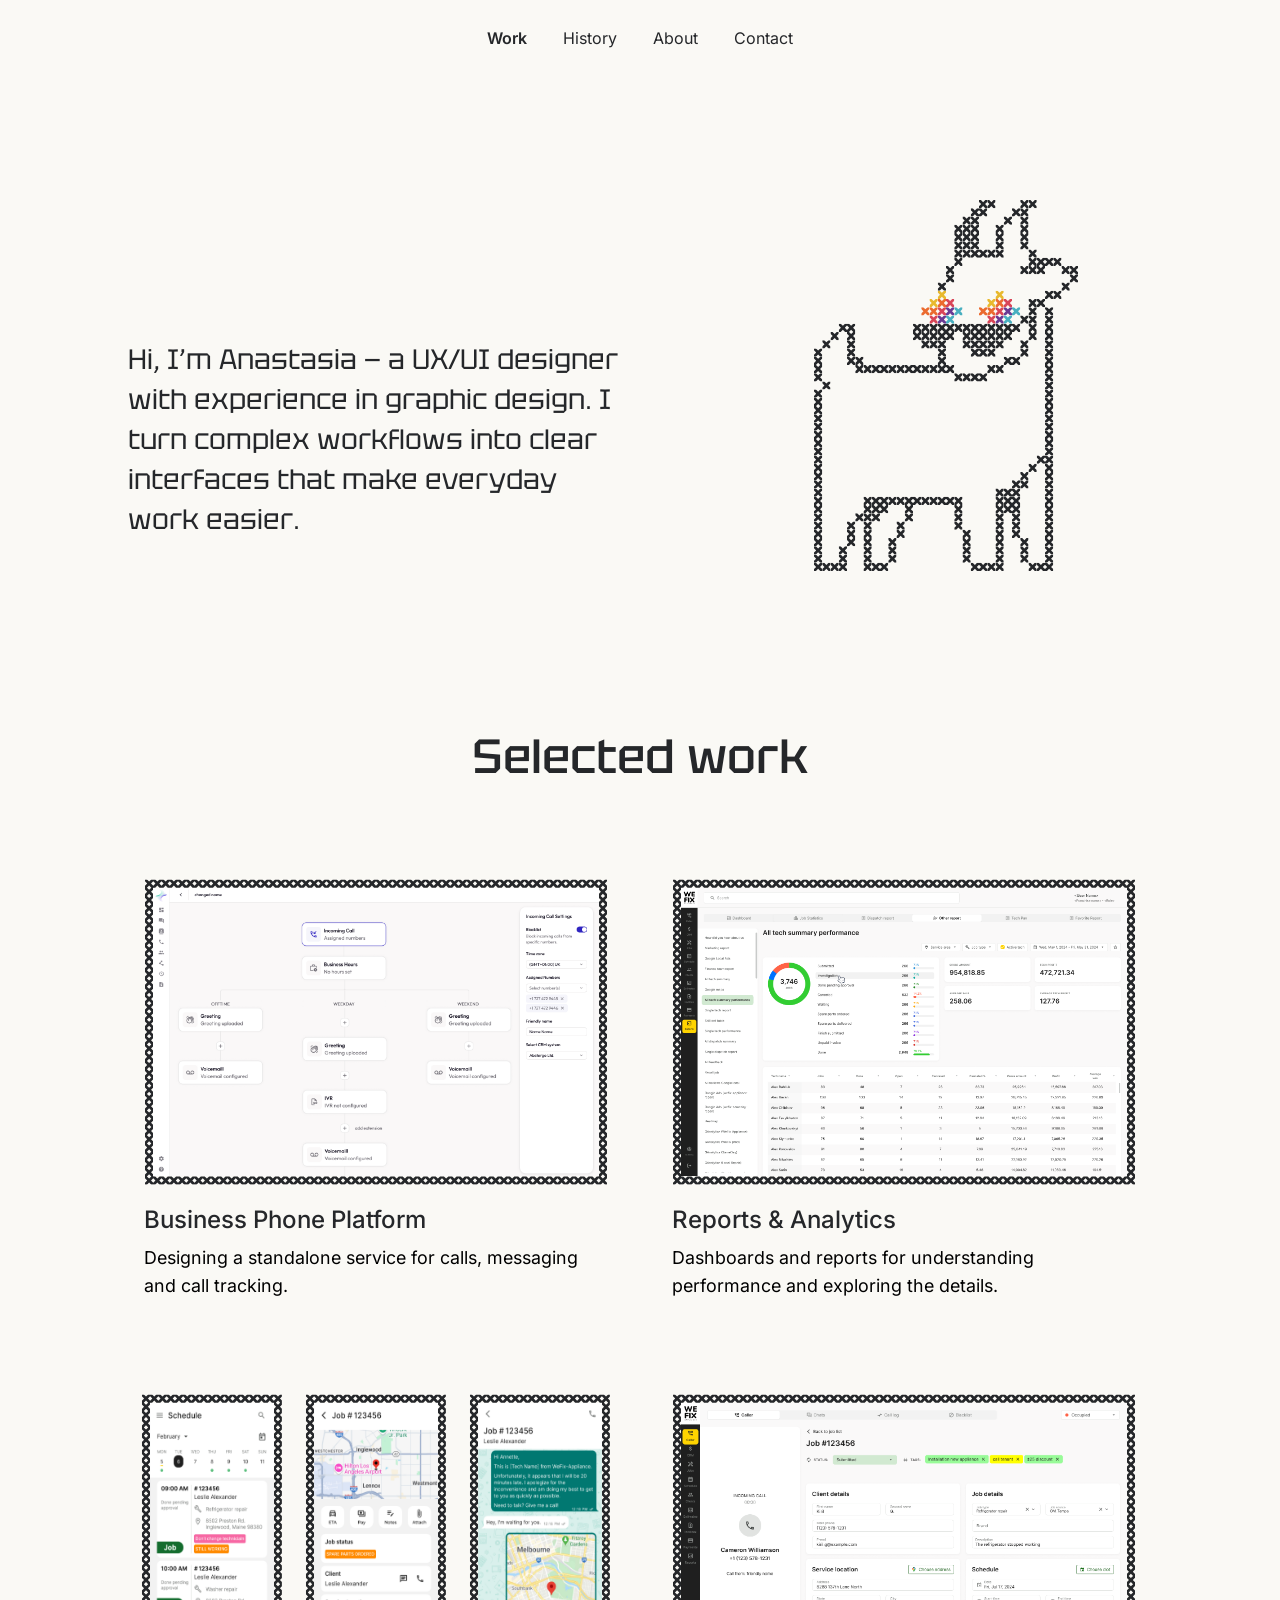
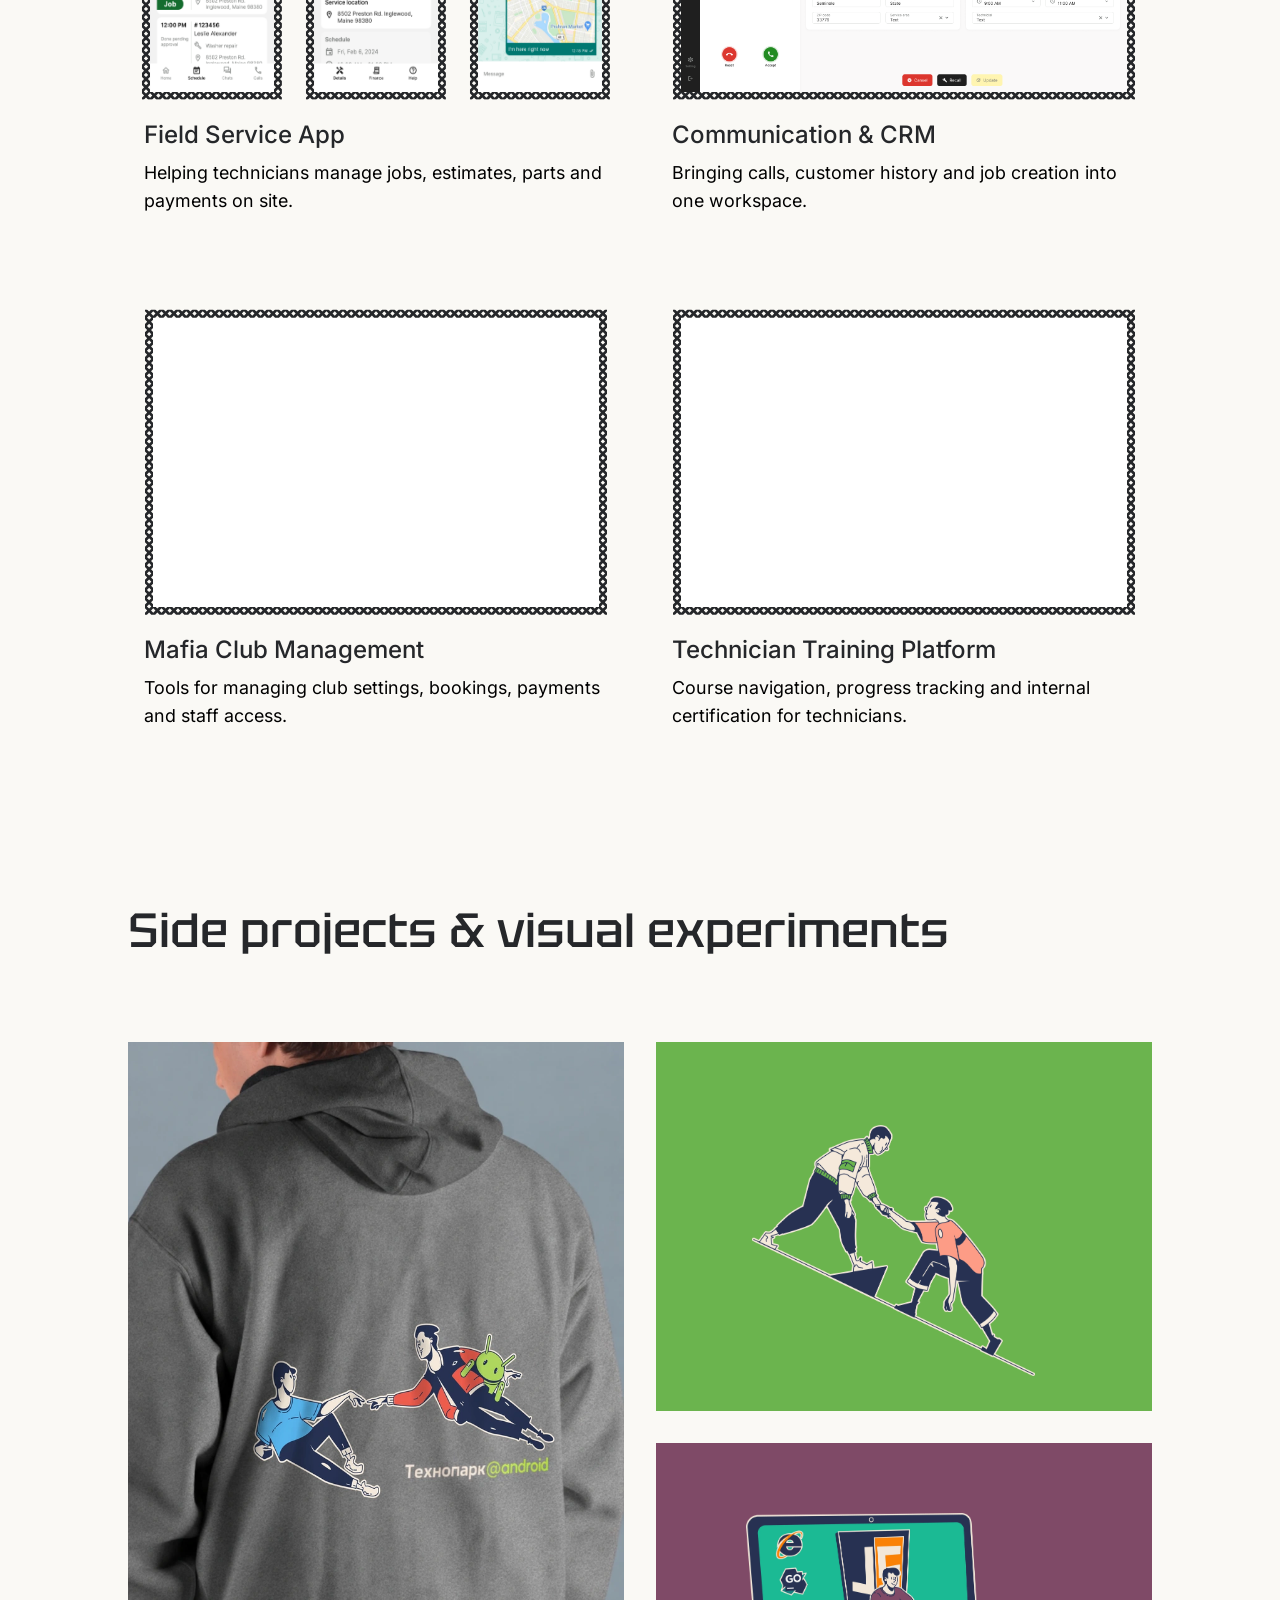
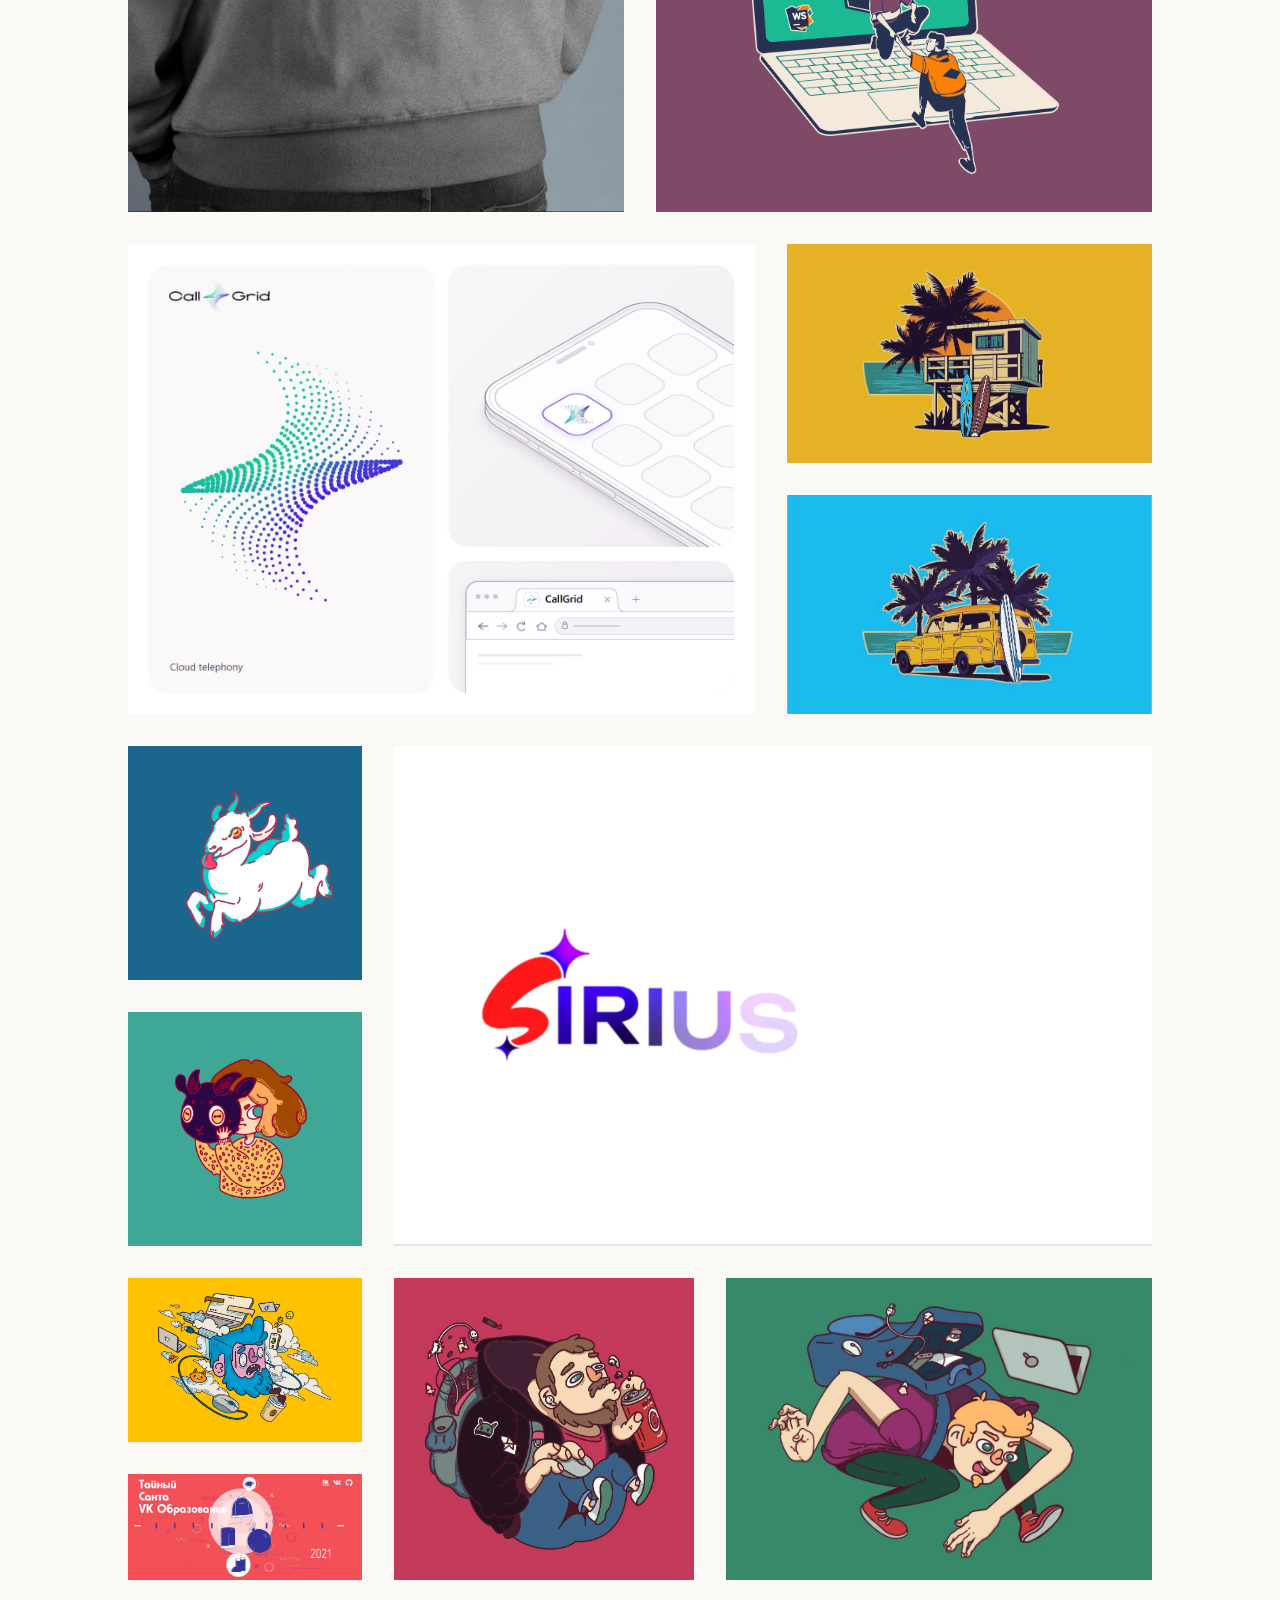
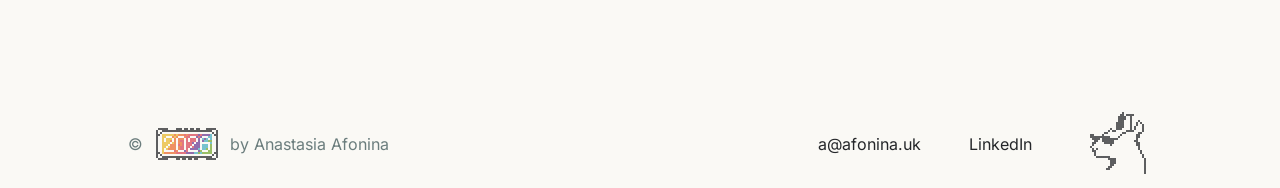
==== index.html @ 569ea663 "Publish portfolio on GitHub Pages" ====
<!doctype html>
<html lang="en"><head><meta charset="utf-8"><meta name="viewport" content="width=device-width,initial-scale=1"><script src="page-loading.js" async></script><title>Anastasia Afonina — UX/UI Designer</title><meta name="description" content="Anastasia Afonina’s UX/UI and graphic design portfolio. Selected B2B, B2C and internal products, and visual experiments."><link rel="stylesheet" href="assets/fonts.css"><link rel="stylesheet" href="home.css"><link rel="stylesheet" href="navigation.css"><script src="site-header.js" defer></script><link rel="stylesheet" href="project-patterns.css"><link rel="stylesheet" href="cross-grid.css"><link rel="icon" type="image/svg+xml" href="data:image/svg+xml,%3Csvg xmlns='http://www.w3.org/2000/svg' viewBox='0 0 32 32'%3E%3Crect width='32' height='32' fill='%236b7d7d'/%3E%3Ctext x='7' y='24' font-family='monospace' font-size='24' fill='%23faf9f5'%3Ea%3C/text%3E%3C/svg%3E"><link rel="stylesheet" href="footer-links.css"><link rel="stylesheet" href="link-hover-motion.css"><link rel="stylesheet" href="experiments-gallery.css"><link rel="stylesheet" href="case-lightbox.css"><link rel="stylesheet" href="hero-goat.css"><link rel="modulepreload" href="hero-goat-frames-v17.js"><script type="module" src="hero-goat.js"></script><script type="module" src="goat-cursor-drawing.js"></script><link rel="stylesheet" href="work-cards.css"><link rel="stylesheet" href="selected-work501.css"><link rel="stylesheet" href="home-layout.css"><link rel="stylesheet" href="secondary-actions.css"><link rel="stylesheet" href="home-grid517.css"><link rel="stylesheet" href="typography.css"><link rel="stylesheet" href="goat-cursor-drawing.css"><link rel="stylesheet" href="pixel-blocks.css"><script src="pixel-blocks.js" defer></script></head>
<body class="home-frame501"><a class="skip" href="#main">Skip to content</a>
<header class="site-header"><nav aria-label="Main navigation"><a data-menu="work" href="#selected-work" aria-current="page"><span class="nav-label">Work<span class="nav-decoration" aria-hidden="true"><img class="menu-bracket menu-bracket-left" src="assets/menu-refresh/work-left.svg" width="8.66775" height="21.6619" alt="" aria-hidden="true"><img class="menu-bracket menu-bracket-right" src="assets/menu-refresh/work-right.svg" width="8.68338" height="21.2635" alt="" aria-hidden="true"></span></span></a><a data-menu="history" href="history.html"><span class="nav-label">History<span class="nav-decoration" aria-hidden="true"><img class="menu-bracket menu-bracket-left" src="assets/menu-refresh/history-left.svg" width="8.66775" height="21.6619" alt="" aria-hidden="true"><img class="menu-bracket menu-bracket-right" src="assets/menu-refresh/history-right.svg" width="8.68338" height="21.2635" alt="" aria-hidden="true"></span></span></a><a data-menu="about" href="about.html"><span class="nav-label">About<span class="nav-decoration" aria-hidden="true"><img class="menu-bracket menu-bracket-left" src="assets/menu-refresh/about-left.svg" width="8.66775" height="21.6619" alt="" aria-hidden="true"><img class="menu-bracket menu-bracket-right" src="assets/menu-refresh/about-right.svg" width="8.68338" height="21.2635" alt="" aria-hidden="true"></span></span></a><a data-menu="contact" href="contact.html"><span class="nav-label">Contact<span class="nav-decoration" aria-hidden="true"><img class="menu-bracket menu-bracket-left" src="assets/menu-refresh/contact-left.svg" width="8.66775" height="21.6619" alt="" aria-hidden="true"><img class="menu-bracket menu-bracket-right" src="assets/menu-refresh/contact-right.svg" width="8.68338" height="21.2635" alt="" aria-hidden="true"></span></span></a></nav></header>
<main id="main" class="shell">
<section class="hero" aria-label="Introduction"><div class="hero-content"><h1>Hi, I’m Anastasia — a UX/UI designer with experience in graphic design. I turn complex workflows into clear interfaces that make everyday work easier.</h1><div class="hero-art"><button class="hero-goat" type="button" aria-label="Play the goat dance"><img class="hero-goat-still" src="assets/goat-glasses.svg" alt="" width="264" height="371.25"><span class="hero-goat-motion" aria-hidden="true"></span></button></div></div></section>
<section id="selected-work" class="selected figma-work" aria-labelledby="selected-title"><h2 id="selected-title">Selected work</h2>
<div class="projects work-paired-cases">
<a class="project project-callgrid" href="business-phone.html" aria-labelledby="title-callgrid"><div class="project-visual"><img class="cover-frame" src="assets/home-frame501/callgrid-border.svg" alt="" aria-hidden="true" width="527.626" height="346.336"><div class="project-image" style="--image-ratio:565.5947265625/328.9847412109375"><img src="assets/home-frame501/callgrid-cover.png" alt="CallGrid visual call-flow editor" loading="lazy" decoding="async"></div></div><div class="project-copy"><h3 id="title-callgrid">Business Phone Platform</h3><p>Designing a standalone service for calls, messaging and call tracking.</p></div></a>
<a class="project project-reports" href="reports-analytics.html" aria-labelledby="title-reports"><div class="project-visual"><img class="cover-frame" src="assets/home-frame501/reports-border.svg" alt="" aria-hidden="true" width="527.626" height="346.336"><div class="project-image" style="--image-ratio:364/234.359375"><img src="assets/project-reports.png" alt="WeFix performance dashboard and reporting interface" loading="lazy" decoding="async"></div></div><div class="project-copy"><h3 id="title-reports">Reports &amp; Analytics</h3><p>Dashboards and reports for understanding performance and exploring the details.</p></div></a>
<a class="project project-mobile" href="technician-mobile-app.html" aria-labelledby="title-mobile"><div class="project-visual"><span class="phone-window phone-schedule"><img class="cover-frame" src="assets/home-frame501/mobile-border.svg" alt="" aria-hidden="true" width="164.883" height="346.336"><span class="project-image"><img src="assets/home-frame501/phone-schedule.png" alt="Technician’s daily job schedule" width="606" height="1324" loading="lazy" decoding="async"></span></span><span class="phone-window phone-job"><img class="cover-frame" src="assets/home-frame501/mobile-border.svg" alt="" aria-hidden="true" width="164.883" height="346.336"><span class="project-image"><img src="assets/home-frame501/phone-job.png" alt="Technician’s job details and service map" width="606" height="1324" loading="lazy" decoding="async"></span></span><span class="phone-window phone-messages"><img class="cover-frame" src="assets/home-frame501/mobile-border.svg" alt="" aria-hidden="true" width="164.883" height="346.336"><span class="project-image"><img src="assets/home-frame501/phone-messages.png" alt="Technician’s job messages and shared service location" width="606" height="1324" loading="lazy" decoding="async"></span></span></div><div class="project-copy"><h3 id="title-mobile">Field Service App</h3><p>Helping technicians manage jobs, estimates, parts and payments on site.</p></div></a>
<a class="project project-crm" href="communication-crm.html" aria-labelledby="title-crm"><div class="project-visual"><img class="cover-frame" src="assets/home-frame501/crm-border.svg" alt="" aria-hidden="true" width="527.626" height="346.336"><div class="project-image" style="--image-ratio:2880/2048"><img src="assets/home-frame501/crm-cover.png" alt="WeFix customer details and repair booking workspace" loading="lazy" decoding="async"></div></div><div class="project-copy"><h3 id="title-crm">Communication &amp; CRM</h3><p>Bringing calls, customer history and job creation into one workspace.</p></div></a>
<a class="project project-city" href="mafia-club.html" aria-labelledby="title-city"><div class="project-visual"><img class="cover-frame" src="assets/home-frame501/city-border.svg" alt="" aria-hidden="true" width="527.626" height="346.336"><div class="project-image" style="--image-ratio:556.322265625/330.31658935546875"><img src="assets/project-city.png" alt="The City Sleeps club owner settings workspace" loading="lazy" decoding="async"></div></div><div class="project-copy"><h3 id="title-city">Mafia Club Management</h3><p>Tools for managing club settings, bookings, payments and staff access.</p></div></a>
<a class="project project-academy" href="tech-training.html" aria-labelledby="title-academy"><div class="project-visual"><img class="cover-frame" src="assets/home-frame501/academy-border.svg" alt="" aria-hidden="true" width="527.626" height="346.336"><div class="project-image" style="--image-ratio:382.595703125/221.94265747070312"><img src="assets/home-refresh/academy-cover.png" alt="Academy education and course management interface" loading="lazy" decoding="async"></div></div><div class="project-copy"><h3 id="title-academy">Technician Training Platform</h3><p>Course navigation, progress tracking and internal certification for technicians.</p></div></a>
</div></section>
<section class="experiments" aria-labelledby="experiments-title">
<h2 id="experiments-title">Side projects &amp; visual experiments</h2>
<div class="side-gallery" data-source-section="517:7870">
  <div class="side-row side-row--merchandise">
    <figure class="side-tile" data-source-node="598:12495" style="--art-ratio:560 / 870"><a class="case-image-link experiment-viewport" href="assets/side-projects/hoodie-fabric-shadows.webp" aria-label="Open image: Illustrated hoodie mock-up"><img src="assets/side-projects/hoodie-fabric-shadows-792.webp" srcset="assets/side-projects/hoodie-fabric-shadows-792.webp 1x, assets/side-projects/hoodie-fabric-shadows.webp 2x" width="792" height="1231" alt="Illustrated hoodie mock-up" loading="lazy" decoding="async"></a></figure>
    <div class="side-stack">
      <figure class="side-tile" data-source-node="599:12530" style="--art-ratio:560 / 416;--art-background:#6bb44e;--art-left:19.27%;--art-top:22.39%;--art-width:57.06%;--art-height:68.47%"><a class="case-image-link experiment-viewport" href="assets/side-projects/climbers.webp" aria-label="Open image: Illustration of two climbers helping each other"><img src="assets/side-projects/climbers.webp" width="1579" height="1400" alt="Illustration of two climbers helping each other" loading="lazy" decoding="async"></a></figure>
      <figure class="side-tile" data-source-node="599:12532" style="--art-ratio:560 / 416;--art-background:#7f4a67;--art-left:18.18%;--art-top:18.78%;--art-width:63.11%;--art-height:71.24%"><a class="case-image-link experiment-viewport" href="assets/side-projects/laptop.webp" aria-label="Open image: Illustration of people working with a laptop"><img src="assets/side-projects/laptop.webp" width="1678" height="1400" alt="Illustration of people working with a laptop" loading="lazy" decoding="async"></a></figure>
    </div>
  </div>
  <div class="side-row side-row--callgrid">
    <figure class="side-tile side-video" data-source-node="599:12539" style="--art-ratio:708 / 531"><button class="side-video-surface" type="button" aria-label="CallGrid logo animation"><video aria-hidden="true" width="1440" height="1080" poster="assets/side-projects/callgrid-poster.webp" preload="none" muted playsinline loop><source src="assets/side-projects/callgrid.mp4" type="video/mp4"></video></button></figure>
    <div class="side-stack">
      <figure class="side-tile" data-source-node="598:12518" style="--art-background:#e1b127;--art-left:-5.11%;--art-top:-22.78%;--art-width:110.23%;--art-height:136.56%"><a class="case-image-link experiment-viewport" href="assets/side-projects/tropical-house.webp" aria-label="Open image: Tropical house illustration"><img src="assets/side-projects/tropical-house.webp" width="1025" height="769" alt="Tropical house illustration" loading="lazy" decoding="async"></a></figure>
      <figure class="side-tile" data-source-node="598:12521" style="--art-background:#00b9ed;--art-left:0.00%;--art-top:-7.61%;--art-width:100.00%;--art-height:123.89%"><a class="case-image-link experiment-viewport" href="assets/side-projects/tropical-van.webp" aria-label="Open image: Tropical van illustration"><img src="assets/side-projects/tropical-van.webp" width="1025" height="769" alt="Tropical van illustration" loading="lazy" decoding="async"></a></figure>
    </div>
  </div>
  <div class="side-row side-row--sirius">
    <div class="side-stack">
      <figure class="side-tile" data-source-node="598:12502" style="--art-ratio:1"><a class="case-image-link experiment-viewport" href="assets/side-projects/dragon.webp" aria-label="Open image: White dragon illustration on a blue background"><img src="assets/side-projects/dragon.webp" width="1400" height="1400" alt="White dragon illustration on a blue background" loading="lazy" decoding="async"></a></figure>
      <figure class="side-tile" data-source-node="598:12505" style="--art-ratio:1"><a class="case-image-link experiment-viewport" href="assets/side-projects/teal-character.webp" aria-label="Open image: Character holding a creature on a teal background"><img src="assets/side-projects/teal-character.webp" width="1400" height="1400" alt="Character holding a creature on a teal background" loading="lazy" decoding="async"></a></figure>
    </div>
    <figure class="side-tile side-video" data-source-node="599:12542" style="--art-ratio:856 / 569.39"><button class="side-video-surface" type="button" aria-label="Sirius Apps logo animation"><video aria-hidden="true" width="1441" height="813" poster="assets/side-projects/sirius-poster.webp" preload="none" muted playsinline loop><source src="assets/side-projects/sirius.mp4" type="video/mp4"></video></button></figure>
  </div>
  <div class="side-row side-row--illustrations">
    <div class="side-stack">
      <figure class="side-tile" data-source-node="599:12546" style="--art-ratio:264 / 187;--art-background:#ffc100;--art-left:8.68%;--art-top:6.93%;--art-width:81.14%;--art-height:86.13%"><a class="case-image-link experiment-viewport" href="assets/side-projects/music.webp" aria-label="Open image: Music and technology illustration on a yellow background"><img src="assets/side-projects/music.webp" width="665" height="500" alt="Music and technology illustration on a yellow background" loading="lazy" decoding="async"></a></figure>
      <figure class="side-tile side-tile--secret-santa" data-source-node="598:12494" style="--art-ratio:264 / 121.55"><a class="case-image-link experiment-viewport" href="assets/side-projects/secret-santa.webp" aria-label="Open image: VK Education Secret Santa artwork, 2021"><img src="assets/side-projects/secret-santa.webp" width="1280" height="589" alt="VK Education Secret Santa artwork, 2021" loading="lazy" decoding="async"></a></figure>
    </div>
    <div class="side-pair">
      <figure class="side-tile" data-source-node="599:12535" style="--art-background:#c3395b;--art-left:-4.26%;--art-top:-21.93%;--art-width:117.00%;--art-height:143.87%"><a class="case-image-link experiment-viewport" href="assets/side-projects/red-character.webp" aria-label="Open image: Character illustration on a red background"><img src="assets/side-projects/red-character.webp" width="1041" height="1280" alt="Character illustration on a red background" loading="lazy" decoding="async"></a></figure>
      <figure class="side-tile" data-source-node="599:12555" style="--art-background:#008a69;--art-left:-9.89%;--art-top:-39.81%;--art-width:125.34%;--art-height:198.80%"><a class="case-image-link experiment-viewport" href="assets/side-projects/green-character.webp" aria-label="Open image: Character illustration on a green background"><img src="assets/side-projects/green-character.webp" width="1250" height="1400" alt="Character illustration on a green background" loading="lazy" decoding="async"></a></figure>
    </div>
  </div>
</div>
</section>
</main><footer class="site-footer shell"><div class="copyright"><span>©</span><img src="assets/home-footer-1.svg" alt="2026"><span>by Anastasia Afonina</span></div><a class="email footer-link" href="mailto:a@afonina.uk"><span class="footer-link-label">a@afonina.uk</span><span class="footer-link-decoration" aria-hidden="true"><img class="footer-link-underline" src="assets/menu-refresh/footer-email-line.svg" width="103.714" height="4.38455" alt="" aria-hidden="true"><img class="footer-link-spark" src="assets/menu-refresh/footer-email-spark.svg" width="25.9267" height="17.3299" alt="" aria-hidden="true"></span></a><a class="linkedin footer-link" href="https://www.linkedin.com/in/a-afonina" target="_blank" rel="noopener noreferrer"><span class="footer-link-label">LinkedIn</span><span class="footer-link-decoration" aria-hidden="true"><img class="footer-link-underline" src="assets/menu-refresh/footer-linkedin-line.svg" width="64.8349" height="4.38064" alt="" aria-hidden="true"><img class="footer-link-spark" src="assets/menu-refresh/footer-linkedin-spark.svg" width="12.9658" height="12.9978" alt="" aria-hidden="true"></span></a><a class="back-top" href="#main" aria-label="Back to top"><img src="assets/footer-goat.svg" width="72" height="72" alt=""></a></footer><script src="card-cross-frames.js" type="module"></script><script src="project-patterns.js" type="module"></script><script src="case-lightbox.js" defer></script><script src="side-project-videos.js" defer></script><script src="footer-goat-turn-frames.js" defer></script><script src="footer-goat-turn.js" defer></script><script type="module" src="home-grid517.js"></script></body></html>
---- assets/fonts.css ----
@font-face {
  font-family: 'Inter';
  font-style: normal;
  font-weight: 400;
  font-display: swap;
  src: url(./inter-0.woff2) format('truetype');
}
@font-face {
  font-family: 'Inter';
  font-style: normal;
  font-weight: 500;
  font-display: swap;
  src: url(./inter-1.woff2) format('truetype');
}
@font-face {
  font-family: 'Inter';
  font-style: normal;
  font-weight: 600;
  font-display: swap;
  src: url(./inter-2.woff2) format('truetype');
}
@font-face {
  font-family: 'Inter';
  font-style: normal;
  font-weight: 700;
  font-display: swap;
  src: url(./inter-bold.ttf) format('truetype');
}

@font-face {
  font-family: 'Tektur';
  font-style: normal;
  font-weight: 400;
  font-stretch: normal;
  font-display: swap;
  src: url(./tektur-0.woff2) format('truetype');
}
@font-face {
  font-family: 'Tektur';
  font-style: normal;
  font-weight: 500;
  font-stretch: normal;
  font-display: swap;
  src: url(./tektur-1.woff2) format('truetype');
}
@font-face {
  font-family: 'Tektur';
  font-style: normal;
  font-weight: 600;
  font-stretch: normal;
  font-display: swap;
  src: url(./tektur-2.woff2) format('truetype');
}
---- home.css ----
:root{--page:#faf9f5;--ink:#25272a;--body-font:Inter,Arial,sans-serif;--display-font:Tektur,monospace;--page-width:1152px;--focus:#566d6b}
*{box-sizing:border-box}html{scroll-behavior:smooth}body{margin:0;background:var(--page);color:var(--ink);font-family:var(--body-font);font-size:16px}a{color:inherit;text-decoration:none}a:hover{text-decoration:underline;text-underline-offset:4px}a:focus-visible{outline:2px solid var(--focus);outline-offset:6px}.skip{position:fixed;top:-80px;left:16px;z-index:10;background:var(--page);padding:12px}.skip:focus{top:12px}.shell,.site-header{--shell-span:round(down,min(80%,var(--page-width)),4px);width:var(--shell-span);max-width:var(--page-width);margin-left:round(down,calc((100% - var(--shell-span))/2),2px);margin-right:0}
.site-header{height:74px;display:flex;justify-content:flex-end;padding-top:26px}.site-header nav{display:flex;align-items:flex-start}.site-header nav a{position:relative;display:block;padding:6px 16px;font-size:16px;line-height:20px}.site-header nav a:last-child{padding-right:0;margin-left:4px}.site-header nav a[aria-current]{font-weight:600}
.hero{min-height:660px;padding-top:160px}.hero-content{display:grid;grid-template-columns:minmax(0,560px) 264px;gap:32px;max-width:856px;margin-inline:auto;align-items:start}.hero h1{font:400 24px/36px var(--display-font);margin:70px 0 0}.hero-art{width:264px;height:372px}.hero-art img{display:block}
h2{font:500 40px/52px var(--display-font);margin:0}h3{font:500 24px/30px var(--body-font);margin:0}.projects{--project-gap:round(nearest,clamp(48px,12.5vw,180px),4px);display:grid;grid-template-columns:round(down,calc((100% - var(--project-gap)) * 560 / 972),4px) minmax(0,1fr);column-gap:var(--project-gap)}.project-column{display:flex;flex-direction:column;min-width:0}.project-column-left{padding-top:72px;gap:116px}.project-column-right{gap:168px}.project{padding:24px;min-width:0;filter:drop-shadow(0 0 .4px rgba(149,149,151,.8))}.project-mobile{width:328px;max-width:100%;align-self:center}.project-city{margin-left:4px;margin-right:-4px}.project-academy{margin-top:12px;width:calc(100% + 4px)}.project-image{position:relative;width:100%;aspect-ratio:var(--image-ratio);overflow:hidden}.project-image img{display:block;position:absolute;width:100%;height:100%;object-fit:contain}.project-reports .project-image img{height:158.46%;object-fit:fill;top:0;left:0}.project-crm .project-image img{object-fit:cover}.project-city .project-image img{height:247.21%;width:144.7%;left:-22.35%;top:0;object-fit:fill}.project-academy .project-image img{height:128.43%;width:104.75%;left:-4.75%;top:-8.45%;object-fit:fill}.project-copy{padding:0 8px;margin-top:32px}.project-copy p{font:400 14px/18px var(--body-font);margin:8px 0 0}.experiments{margin-top:184px;min-height:576px}
.site-footer{min-height:74px;display:grid;grid-template-columns:1fr 102px 64px 56px;column-gap:46px;align-items:center;padding-block:8px}.copyright{display:flex;align-items:center;gap:10px;font-size:16px;line-height:20px}.copyright img{display:block;flex:none}.email,.linkedin{font-size:16px;line-height:20px}.linkedin{margin-left:0}.back-top{display:block;margin-left:100px;width:58px;justify-self:end}.back-top img{display:block}.site-footer{grid-template-columns:1fr 102px 64px 156px}
@media(max-width:1100px){.shell,.site-header{--shell-span:round(down,88%,4px)}.hero{min-height:590px;padding-top:130px}.hero-content{max-width:792px;grid-template-columns:minmax(0,1fr) 264px;gap:32px}.hero h1{margin-top:50px;font-size:24px;line-height:36px}.projects{--project-gap:60px;grid-template-columns:round(down,calc((100% - 60px) * 5 / 9),4px) minmax(0,1fr)}.project-column-left{gap:100px}.project-column-right{gap:150px}.project-mobile{width:292px}.project-copy p{font-size:16px;line-height:22px}.project-copy h3{font-size:22px;line-height:28px}.project{padding:18px}.project-city{margin-inline:0}.project-academy{width:100%}.experiments{margin-top:140px;min-height:450px}.site-footer{column-gap:26px;grid-template-columns:1fr 102px 64px 56px}.back-top{margin-left:0}.copyright{font-size:14px;gap:8px}}
@media(max-width:700px){.shell,.site-header{--shell-span:round(down,calc(100% - 40px),4px)}.site-header{height:72px;padding-top:20px;justify-content:center}.site-header nav{width:100%;justify-content:space-between}.site-header nav a{padding:6px 8px;font-size:16px}.site-header nav a:last-child{padding-right:8px;margin-left:0}.hero{min-height:0;padding:74px 0 80px}.hero-content{display:flex;flex-direction:column;gap:36px;align-items:center}.hero h1{margin:0;font-size:22px;line-height:34px;width:100%;max-width:560px}.hero-art{position:relative;align-self:center}h2{font-size:30px;line-height:40px}.projects{display:flex;flex-direction:column;gap:56px;margin-top:44px}.project-column{display:contents}.project{padding:0;filter:none;margin:0;width:100%}.project-callgrid{order:1}.project-reports{order:2}.project-crm{order:3}.project-mobile{order:4;max-width:328px;align-self:center}.project-academy{order:5}.project-city{order:6}.project-copy{margin-top:24px;padding:0 4px}.project-copy h3{font-size:24px;line-height:30px}.project-copy p{font-size:16px;line-height:24px}.experiments{margin-top:100px;min-height:300px}.site-footer{display:flex;flex-wrap:wrap;gap:28px 32px;padding:16px 0 24px}.copyright{width:100%;font-size:14px;gap:10px}.back-top{margin-left:auto}.email,.linkedin{font-size:16px}}
@media(prefers-reduced-motion:reduce){html{scroll-behavior:auto}}

/* Size the pixel SVG directly; animation is drawn frame by frame. */
.goat-scale{display:block;width:264px;height:371.25px}
---- navigation.css ----
/* States from Figma 389:2283; exact exported bracket assets. */
:is(.site-header,.case-review-header) {
  position:sticky;
  top:0;
  z-index:40;
  background:var(--page,#faf9f5);
}
.site-header {
  /* Extend the background to the viewport edges while keeping the menu on its grid. */
  border-image:linear-gradient(var(--page,#faf9f5) 0 0) fill 0 / 0 / 0 100vmax;
}
html:has(.site-header) {
  scroll-padding-top:calc(var(--site-header-height,80px) + 12px);
}
.skip:focus {z-index:52}
.site-header nav{display:flex;align-items:flex-start;gap:0}
.site-header nav a{position:relative;display:flex;align-items:center;justify-content:center;flex:none;height:36px;padding:7px 16px 9px;color:var(--ink,#25272a);font-size:16px;font-weight:400;line-height:20px;text-align:center;white-space:nowrap;text-decoration:none}
.site-header nav a[data-menu="work"]{width:74px}
.site-header nav a[data-menu="history"]{width:90px}
.site-header nav a[data-menu="about"]{width:80px}
.site-header nav a[data-menu="contact"]{width:94px}
.site-header nav a:last-child{margin-left:0;padding-right:16px}
.site-header nav a[aria-current="page"]{color:#25272a;font-weight:600}
.site-header nav a:hover{background-image:none;text-decoration:none}
.site-header nav a:focus-visible{outline-offset:4px}
.nav-label{position:relative;display:inline-block}
.nav-decoration{position:absolute;inset:0;visibility:hidden;pointer-events:none}
:is(.site-header nav,.case-review-header) a:is(:hover,:focus-visible,:active) .nav-decoration{visibility:visible}
.nav-decoration .menu-bracket{position:absolute;display:block;max-width:none;top:0}
.nav-decoration .menu-bracket-left{right:calc(100% + 8px)}
.nav-decoration .menu-bracket-right{left:calc(100% + 8px);top:.2px}
@media(max-width:700px){
 .site-header nav{width:auto;max-width:100%;gap:0}
 .site-header nav a{padding-inline:8px;font-size:16px}
 .site-header nav a:last-child{padding-right:8px}
 .site-header nav a[data-menu="work"]{width:58px}
 .site-header nav a[data-menu="history"]{width:74px}
 .site-header nav a[data-menu="about"]{width:64px}
 .site-header nav a[data-menu="contact"]{width:78px}
}

/* Common page edges for the project index, case studies and footer. */
:root{--review-max:1400px;--review-gutter:clamp(20px,4.2vw,80px)}
body .shell,body .case-editorial.shell {
  width:min(var(--review-max),calc(100% - 2 * var(--review-gutter)));
  max-width:none;margin-inline:auto;
}
body:not(.case-page) .site-header {
  width:min(var(--review-max),calc(100% - 2 * var(--review-gutter)));
  max-width:none;margin-inline:auto;height:80px;padding:0;
  align-items:center;justify-content:center;
}
body:not(.case-page) .site-header nav{width:auto;justify-content:center}
.hero .hero-content {
  width:100%;max-width:none;margin:0;
  grid-template-columns:minmax(0,1.12fr) minmax(0,1fr);
  gap:clamp(32px,4vw,64px);align-items:center;
}
main .hero{min-height:0;padding-block:clamp(48px,5vw,80px) clamp(64px,6vw,96px)}
.hero .hero-content h1{max-width:40ch;margin:0;text-wrap:pretty}
.hero .hero-content .hero-art{width:min(100%,420.75px);justify-self:center}
@media(max-width:700px) {
  body:not(.case-page) .site-header{height:68px}
  main .hero{padding-block:40px 52px}
  .hero .hero-content{align-items:flex-start;gap:24px}
  .hero .hero-content .hero-art{align-self:center}
}
---- project-patterns.css ----
/* Card geometry, copy and screenshot framing from Figma 357:2939. */
.project{position:relative;isolation:isolate;z-index:0;padding:24px;filter:none}
.project::before{content:"";position:absolute;inset:0;background:var(--page);z-index:1;pointer-events:none}
.project.has-ornament::before{display:none}
.project-visual{container-type:inline-size;position:relative;z-index:2;width:100%;border:2px solid #000;background:var(--page);box-shadow:0 0 .8px #959597cc}
.project-image{aspect-ratio:auto;height:round(nearest,calc(100cqw / (var(--image-ratio))),2px);border-radius:0}
.project-image img{object-fit:cover}
.project-copy{position:relative;z-index:4;margin-top:32px;padding:0 8px;background:var(--page)}
.project-copy h3{font-size:24px;line-height:30px;font-weight:500}
.project-copy p{font-size:14px;line-height:18px;margin-top:8px}
.project-column-left,.project-column-right{gap:0}
.project-mobile{width:328px;margin-top:132px}
.project-city{margin-top:120px}
.project-crm{margin-top:168px}
.project-academy{margin-top:180px}
.experiments{margin-top:200px}

/* Repeating motifs from Figma 365:8943 run above and beside the image.
   Complete 8.25px cells are repositioned on resize, never scaled. */
.project-pattern{position:absolute;top:0;left:0;z-index:5;pointer-events:none}
.project-pattern svg{display:block;overflow:visible}
.project-pattern [data-cross]{opacity:0}
.project.pattern-revealing .project-pattern [data-cross].is-visible{opacity:1}
.project:focus-visible{z-index:2;outline:none}
.project[href]:hover{text-decoration:none}
.project[href]:focus-visible .project-visual{outline:2px solid var(--focus);outline-offset:8px}
@media(hover:hover) and (pointer:fine){
  .project:hover{z-index:3}
}
@media(prefers-reduced-motion:reduce){
  .project.pattern-revealing .project-pattern [data-cross]{opacity:1}
}
@media(max-width:1100px){
  .project{padding:18px}
  .project-mobile,.project-city{margin-top:104px}
  .project-crm,.project-academy{margin-top:132px}
  .project-copy h3{font-size:22px;line-height:28px}
  .project-copy p{font-size:16px;line-height:22px}
  .experiments{margin-top:140px}
}
@media(max-width:700px){
  .projects{padding-inline:16px;gap:96px;margin-top:96px}
  .project{padding:8px;margin:0}
  .project-mobile{width:100%;max-width:328px}
  .project-copy{margin-top:24px;padding-inline:4px}
  .project-copy h3{font-size:24px;line-height:30px}
  .project-copy p{font-size:16px;line-height:24px}
  .experiments{margin-top:100px}
}
---- cross-grid.css ----
@import url('stitch-scale.css');

/* Figma uses distinct stitch scales. UI artwork is snapped to a 2px grid;
   the established 8.25px goat and project stitches keep their geometry. */
:root{--cross-size:var(--goat-stitch);--header-cross-size:4px;--footer-cross-size:2px}
.hero-art{width:264px;height:372px;flex-shrink:0}
.goat-scale,.hero-art .goat-scale,.hero-art img{width:264px;height:371.25px;max-width:none;flex-shrink:0}

/* Original footer motifs, now on 2px cells, with compact reference spacing. */
.site-footer{grid-template-columns:minmax(0,1fr) 102px 64px 158px;column-gap:46px;min-height:76px;padding-block:8px;align-items:center}
.copyright{display:flex;gap:10px;font-size:16px;line-height:20px}
.copyright span:first-child{flex:0 0 16px;width:16px}
.copyright img{width:62px;height:32px;max-width:none}
.email{width:102px;flex:none}
.linkedin{width:64px;flex:none}
.back-top{width:72px;height:72px;margin-left:0;justify-self:end}
.back-top img{width:72px;height:72px;max-width:none}
@media(max-width:1100px){
  .site-footer{grid-template-columns:minmax(0,1fr) 102px 64px 72px;column-gap:24px}
  .copyright{font-size:14px;gap:8px}
}
@media(max-width:700px){
  .hero-art{align-self:center;margin-right:0}
  .site-footer{display:flex;flex-wrap:wrap;gap:24px 32px;padding-block:16px 24px}
  .copyright{width:100%;gap:10px}
  .back-top{margin-left:auto}
}
---- footer-links.css ----
/* Footer link states from Figma 390:2250. Keep the exported stitch geometry;
   only wrapper positions are snapped to the site's 2px spacing grid. */
.site-footer .footer-link {
  position:relative;
  display:inline-block;
  flex:none;
  color:#25272a;
  font-size:16px;
  font-weight:400;
  line-height:20px;
  white-space:nowrap;
  text-decoration:none;
}
.site-footer .footer-link:is(:hover,:focus-visible,:active) {
  text-decoration:none;
}
.site-footer .footer-link:focus-visible { outline-offset:8px; }
.footer-link-decoration {
  position:absolute;
  inset:0;
  visibility:hidden;
  pointer-events:none;
}
.footer-link:is(:hover,:focus-visible,:active) .footer-link-decoration {
  visibility:visible;
}
.footer-link-decoration :is(img,svg) { position:absolute; display:block; max-width:none; }
.footer-link-underline { left:0; top:24px; }
.footer-link.email .footer-link-spark { left:75.764679px; top:-16.138454px; }
.footer-link.linkedin .footer-link-spark { left:49.714844px; top:-12.996094px; }

/* One reserved box, one visible pose; the native idle remains the fallback. */
.site-footer .back-top {
  position:relative;
  flex:none;
  width:72px;
  height:72px;
}
.site-footer .back-top > img { display:block; width:72px; height:72px; }
.footer-goat-turn { position:absolute;inset:0;display:none;pointer-events:none; }
.footer-goat-turn svg { display:block;width:100%;height:100%; }
.site-footer .back-top.is-turning > img { visibility:hidden; }
.site-footer .back-top.is-turning .footer-goat-turn { display:block; }
---- link-hover-motion.css ----
/* Finite pixel reveal on the unchanged native Figma SVG assets. */
:is(.site-header nav a,.case-review-header a,.site-footer .footer-link):is(:hover,:focus-visible,:active) :is(.menu-bracket,.footer-link-spark){animation:menu-stitch-in 150ms steps(5,end) both,ui-stitch-glitch 112ms steps(1,end) 60ms both}
.footer-link:is(:hover,:focus-visible,:active) .footer-link-underline{animation:footer-stitch-in 180ms steps(var(--stitch-count,24),end) both}
.footer-link.linkedin{--stitch-count:15}
@keyframes menu-stitch-in{from{clip-path:inset(0 0 100% 0)}to{clip-path:inset(0)}}
@keyframes footer-stitch-in{from{clip-path:inset(0 100% 0 0)}to{clip-path:inset(0)}}
@keyframes ui-stitch-glitch{0%,30%,60%,100%{opacity:1}45%{opacity:.4}}
@media(prefers-reduced-motion:reduce){
 :is(.site-header nav a,.case-review-header a,.site-footer .footer-link):is(:hover,:focus-visible,:active) :is(.menu-bracket,.footer-link-spark,.footer-link-underline){animation:none;clip-path:none;opacity:1}
}
---- experiments-gallery.css ----
.experiments{min-height:0;margin-bottom:160px}
.experiments-gallery{display:grid;grid-template-columns:repeat(4,minmax(0,1fr));gap:32px 24px;margin-top:56px;align-items:center}
.experiment{min-width:0;margin:0}
.experiment-wide{grid-column:span 2}
.experiment-stack{display:grid;gap:24px;align-content:start}
.experiment .case-image-link{display:block}
.experiment img{display:block;width:100%;height:auto}
.experiment-viewport{display:block;position:relative;overflow:hidden;border-radius:0}
.experiment-logos{grid-column:1/-1;display:grid;grid-template-columns:repeat(2,minmax(0,1fr));align-items:center;gap:48px;margin-block:24px}
@media(max-width:900px){.experiments-gallery{gap:24px 16px}.experiment-stack{gap:16px}.experiment-logos{gap:24px}}
@media(max-width:700px){
 .experiments{margin-bottom:80px}
 .experiments-gallery{grid-template-columns:repeat(2,minmax(0,1fr));gap:24px 16px;margin-top:40px}
 .experiment-wide{grid-column:1/-1}
 .experiment-logos{grid-template-columns:1fr;gap:32px;margin-block:8px}
}

.side-gallery {
  --side-gap:32px;
  display:grid;
  gap:var(--side-gap);
  margin-top:84px;
}
.side-row,.side-stack,.side-pair {
  display:grid;
  gap:var(--side-gap);
  min-width:0;
}
.side-row--merchandise {
  grid-template-columns:repeat(2,minmax(0,1fr));
}
.side-row--callgrid {grid-template-columns:minmax(0,708fr) minmax(0,412fr)}
.side-row--merchandise .side-stack,.side-row--callgrid .side-stack {
  grid-template-rows:repeat(2,minmax(0,1fr));
}
.side-row--sirius,.side-row--illustrations {
  grid-template-columns:minmax(0,264fr) minmax(0,856fr);
}
.side-pair {
  grid-template-columns:minmax(0,341fr) minmax(0,483fr);
  aspect-ratio:856 / 341;
}
.side-tile {
  display:grid;
  min-width:0;
  margin:0;
  aspect-ratio:var(--art-ratio,auto);
  background:var(--art-background,transparent);
}
.side-tile .experiment-viewport {display:block;min-width:0}
.side-row--merchandise .side-stack .side-tile {
  aspect-ratio:auto;
  --art-fit:contain;
}
.side-tile--secret-santa {
  --art-background:#f35057;
  --art-fit:contain;
}
.side-tile img {
  display:block;
  position:absolute;
  inset:auto;
  top:var(--art-top,0%);
  left:var(--art-left,0%);
  width:var(--art-width,100%);
  height:var(--art-height,100%);
  max-width:none;
  object-fit:var(--art-fit,cover);
}
.side-tile a:focus-visible {outline-offset:4px}
.side-video {position:relative;background:#fff}
.side-video-surface {
  position:absolute;
  inset:0;
  display:block;
  width:100%;
  min-width:0;
  padding:0;
  border:0;
  background:transparent;
  cursor:pointer;
}
.side-video video {
  display:block;
  width:100%;
  height:100%;
  object-fit:cover;
}

@media(min-width:701px) {
  .side-row--sirius .side-video,.side-row--illustrations .side-stack .side-tile {
    aspect-ratio:auto;
  }
  .side-row--illustrations .side-stack {
    grid-template-rows:minmax(0,187fr) minmax(0,121.55fr);
  }
}
@media(max-width:700px) {
  .side-row--callgrid,.side-row--sirius,.side-row--illustrations {grid-template-columns:1fr}
  .side-row--callgrid .side-stack,.side-row--sirius .side-stack,.side-row--illustrations .side-stack {
    grid-template-columns:repeat(2,minmax(0,1fr));
    grid-template-rows:auto;
  }
  .side-row--callgrid .side-stack .side-tile {aspect-ratio:412 / 250}
  .side-tile--secret-santa {aspect-ratio:auto}
}
---- hero-goat.css ----
/* Reserve the entire dance (51 stitch columns) while keeping the resting
   figure on its original 32 × 45 grid, at most 8.25px per stitch. */
.hero-content{grid-template-columns:minmax(0,560px) min(43%,420.75px);max-width:1012px}
.hero .hero-art{position:relative;width:100%;height:auto;aspect-ratio:51/45}
.hero-goat{position:absolute;left:calc(100% * 10 / 51);top:0;width:calc(100% * 32 / 51);height:100%;display:block;appearance:none;border:0;border-radius:0;background:transparent;padding:0;color:inherit;cursor:pointer;-webkit-tap-highlight-color:transparent}
.hero-goat:focus-visible{outline:2px solid var(--focus);outline-offset:4px}
.hero-art .hero-goat-still,.hero-goat-motion{position:absolute;inset:0;width:100%;height:100%;display:block;pointer-events:none}
/* A hidden layer must not paint any descendant, including SVG stitches
   that declare their own visibility. */
.hero-goat .hero-goat-motion{display:none}
.hero-goat[data-playing] .hero-goat-motion{display:block}
.hero-goat[data-playing] .hero-goat-still{display:none}
/* Once moving, the entire swept area remains part of the hover target. */
.hero-goat[data-playing]::after{content:"";position:absolute;inset:0 -28.125% 0 -31.25%}
@media(max-width:700px){.hero .hero-art{width:min(100%,420.75px)}}
---- work-cards.css ----
/* Scale the finished crop rather than its source image: each dashboard keeps
   its original framing, and the neighbouring copy and stitch grid stay put. */
.project .project-visual{border:0;box-shadow:none;overflow:visible}
.project .project-image{--cover-zoom:1.05;isolation:isolate;transform-origin:center;transition:transform 230ms cubic-bezier(.2,.7,.2,1)}
.project .project-image::after{content:"";position:absolute;inset:0;z-index:1;border:1px solid #000;pointer-events:none;opacity:1;transition:opacity 180ms ease}
@media(hover:hover) and (pointer:fine){
  .project:hover .project-image{transform:scale(var(--cover-zoom))}
  .project:hover .project-image::after{opacity:0}
}
.project:focus-visible .project-image{transform:scale(var(--cover-zoom))}
.project:focus-visible .project-image::after{opacity:0}
.project[href]:focus-visible{outline:2px solid var(--focus);outline-offset:4px}
.project[href]:focus-visible .project-visual{outline:none}
@media(prefers-reduced-motion:reduce){
  .project .project-image,.project .project-image::after{--cover-zoom:1;transition:none}
  .project:is(:hover,:focus-visible) .project-image{transform:none}
}
---- selected-work501.css ----
/* Desktop - 14 / 501:4009. Six cases share a 1152-unit grid.
   Cross frames are the original Figma SVG assets. */
.figma-work{container-type:inline-size}
.figma-work #selected-title{text-align:center}
.figma-work .work-paired-cases {
  --card-x:calc(100cqw * 16 / 1152);--card-y:calc(100cqw * 24 / 1152);
  --copy-gap:calc(100cqw * 32 / 1152);--row-gap:calc(100cqw * 16 / 1152);
  display:grid;grid-template-columns:repeat(2,minmax(0,1fr));
  grid-template-rows:minmax(calc(100cqw * 497 / 1152),auto) minmax(calc(100cqw * 519.766 / 1152),auto) auto;
  gap:0 calc(100cqw * 32 / 1152);align-items:start;
  margin:calc(100cqw * 72 / 1152) 0 0;padding:0;
}
.figma-work .work-paired-cases>.project{box-sizing:border-box;align-self:start;justify-self:start;width:100%;max-width:none;min-width:0;margin:0;padding:var(--card-y) var(--card-x);order:initial}
.figma-work .work-paired-cases>.project-crm{width:99.464286%}
.figma-work .work-paired-cases>.project-mobile{width:99.821429%;margin-left:calc(100cqw / 1152)}
.figma-work .project .project-visual{container-type:normal;width:calc(100cqw * 527.625549 / 1152);max-width:none;overflow:visible;border:0;box-shadow:none;background:transparent;aspect-ratio:527.625549/346.335846}
.figma-work .project .cover-frame{position:absolute;inset:0;display:block;width:100%;height:auto;pointer-events:none;transition:opacity 180ms ease}
.figma-work .project .project-image{position:absolute;left:1.480742%;top:2.213986%;width:97.038515%;height:95.572553%;aspect-ratio:512/331;overflow:hidden;border:0;background:white;transform-origin:center;transition:transform 230ms cubic-bezier(.2,.7,.2,1)}
.figma-work .project .project-image::after{content:none}
.figma-work .project-crm .project-visual{margin-left:calc(100cqw * -1.312775 / 1152)}
.figma-work .project .project-copy{width:100%;margin:var(--copy-gap) 0 0;padding:0 8px}
.figma-work .project .project-copy h3{font:500 24px/29px var(--body-font)}
.figma-work .project .project-copy p{font:400 var(--type-14,.875rem)/1.25rem var(--body-font);margin:8px 0 0}
.figma-work .project-callgrid .project-image img,.figma-work .project-crm .project-image img{inset:0;width:100%;height:100%;object-fit:cover}
.figma-work .project-reports .project-image img{width:100%;height:158.46%;top:0;left:0;object-fit:fill}
.figma-work .project-city .project-image img{width:144.7%;height:247.21%;top:0;left:-22.35%;object-fit:fill}
.figma-work .project-academy .project-image img{width:100%;height:100.67%;top:0;left:0;object-fit:fill}
.figma-work .project-mobile .project-visual{display:flex;justify-content:space-between;width:100%;aspect-ratio:527/346.335846}
.figma-work .phone-window{display:block;position:relative;width:31.287171%;aspect-ratio:164.883392/346.335846}
.figma-work .project .phone-window .project-image{left:4.063004%;top:2.085450%;width:91.87445%;height:95.572553%;aspect-ratio:151.48570/331;background:transparent}
.figma-work .project .phone-window .project-image img{position:absolute;inset:0;width:100%;height:100%;object-fit:fill}
@media(hover:hover) and (pointer:fine){.figma-work .project:hover .cover-frame{opacity:0}}
.figma-work .project:focus-visible .cover-frame{opacity:0}
@media(min-width:701px) and (max-width:1000px){
  .figma-work .project .project-copy{padding-inline:4px}
  .figma-work .project .project-copy h3{font-size:20px;line-height:26px}
  .figma-work .work-paired-cases{grid-template-rows:none;row-gap:48px}
}
@media(max-width:700px){
  .figma-work .work-paired-cases{--card-x:4px;--card-y:4px;--copy-gap:20px;grid-template-columns:minmax(0,1fr);grid-template-rows:none;gap:56px;margin-top:40px}
  .figma-work .work-paired-cases>.project{width:100%;margin:0}
  .figma-work .project .project-visual{width:100%}
  .figma-work .project .project-copy{padding-inline:0}
  .figma-work .project .project-copy h3{font-size:22px;line-height:28px}
}
@media(prefers-reduced-motion:reduce){.figma-work .project .project-image,.figma-work .cover-frame{transition:none}}

/* Symmetric media insets and native-size stitches at every breakpoint. */
.figma-work .work-paired-cases>.project{width:100%;margin-left:0}
.figma-work .project .project-visual{margin-inline:auto;max-width:100%}
.figma-work .project .project-visual .cover-frame{width:100%;height:100%}
.figma-work .project .project-image,
.figma-work .project .phone-window .project-image{
  inset:var(--frame-cell,8.25px);width:auto;height:auto;aspect-ratio:auto;
}
.figma-work .project-mobile .project-visual{align-items:center}
.figma-work .phone-window{flex:none}
---- home-layout.css ----
/* Homepage introduction positions from Desktop - 14, Figma 501:4009.
   Keep the approved goat player and its complete dance envelope intact. */
.home-frame501 { --home-unit:min(calc(100vw / 1440),calc(1400px / 1152)); }
.home-frame501 main :is(.hero,.figma-work) { width:min(100%,80vw,1400px);margin-inline:auto; }
.home-frame501 main .hero { min-height:calc(653.172 * var(--home-unit));padding:calc(81.309 * var(--home-unit)) 0 0; }
.home-frame501 .hero .hero-content { display:grid;grid-template-columns:repeat(2,minmax(0,1fr));gap:calc(32 * var(--home-unit));align-items:start; }
.home-frame501 .hero .hero-content h1 { max-width:560.461px;margin:calc(142.023 * var(--home-unit)) 0 0;font-size:28px;line-height:43px;text-wrap:wrap; }
.home-frame501 .hero .hero-content .hero-art { width:min(420.75px,calc(420.75 * var(--home-unit)));justify-self:end;align-self:start; }
@media(min-width:701px) and (max-width:1000px) {
  .home-frame501 main :is(.hero,.figma-work){width:100%}
  .home-frame501 main .hero { min-height:0;padding:64px 0 112px; }
  .home-frame501 .hero .hero-content { grid-template-columns:minmax(0,1.4fr) minmax(0,1fr);gap:24px;align-items:center; }
  .home-frame501 .hero .hero-content h1 { margin:0;font-size:24px;line-height:36px; }
  .home-frame501 .hero .hero-content .hero-art { width:100%;align-self:center; }
}
@media(max-width:700px) {
  .home-frame501 main :is(.hero,.figma-work){width:100%}
  .home-frame501 main .hero { min-height:0;padding:40px 0 64px; }
  .home-frame501 .hero .hero-content { display:flex;flex-direction:column;align-items:flex-start;gap:32px; }
  .home-frame501 .hero .hero-content h1 { width:100%;margin:0;font-size:22px;line-height:34px; }
  .home-frame501 .hero .hero-content .hero-art { width:min(100%,420.75px);align-self:center; }
}
---- secondary-actions.css ----
/* Figma 520:4235: Regular → Semibold on hover/focus → Medium when pressed.
   Reserve the widest label so weight changes do not move nearby controls. */
.secondary-action.secondary-action{
  position:relative;display:inline-grid;grid-template-areas:"label";
  align-items:center;min-width:0;min-height:44px;padding:7px 16px 9px;
  border:0;border-radius:0;background:transparent;color:inherit;
  font:400 16px/20px var(--body-font,Inter,sans-serif);
  text-decoration:none;cursor:pointer;
}
.secondary-action>.secondary-label,
.secondary-action::after{grid-area:label;min-width:0;text-align:inherit}
.secondary-action::after{
  content:attr(data-secondary-label);font-weight:600;visibility:hidden;pointer-events:none;
}
.secondary-action.secondary-action:is(:hover,:focus-visible){font-weight:600;text-decoration:none;color:inherit;background:transparent}
.secondary-action.secondary-action:active{font-weight:500}
.secondary-action:focus-visible{outline:2px solid var(--focus,#6b7d7d);outline-offset:2px}
.case-lightbox-close.secondary-action{min-height:48px;padding:12px 16px}
.case-lightbox-close.secondary-action>.secondary-label{display:inline-flex;gap:12px;align-items:center}
.case-lightbox-close.secondary-action::after{padding-right:36px}
.case-lightbox-close.secondary-action:is(:hover,:focus-visible,:active){color:inherit}
.case-lightbox-close.secondary-action:focus-visible{outline-color:currentColor}
@media(max-width:600px){.case-lightbox-close.secondary-action{min-height:44px;padding:10px 12px}}

/* Native 4.33377px menu stitches, arranged into functional icons. */
.ui-stitch-icon{display:block;flex:none;color:var(--ink,#25272a);pointer-events:none;overflow:visible}
.case-review-back.secondary-action>.secondary-label{display:inline-flex;align-items:center;gap:8px}
.case-review-back.secondary-action::after{padding-inline-start:28px}
.review-nav-arrow{display:flex;align-items:center;justify-content:center}
.case-lightbox-close .ui-stitch-icon{color:inherit}
.ui-stitch-icon path{transition:fill 120ms steps(2,end)}
:is(a,button):is(:hover,:focus-visible,:active) .ui-stitch-icon path{
  fill:var(--stitch-color);
  animation:ui-stitch-glitch 112ms steps(1,end) calc(var(--stitch-order)*8ms) both;
}
.review-project-nav .review-nav-card .review-nav-arrow path{transition:none;animation:none}
@media(prefers-reduced-motion:reduce){
  .ui-stitch-icon path{transition:none}
  :is(a,button):is(:hover,:focus-visible,:active) .ui-stitch-icon path{animation:none}
}
---- home-grid517.css ----
/* Desktop 15 / Figma 517:7870. Layout uses a 4px spacing grid.
   The 16px shell increment keeps both columns and the three-phone layout
   on that grid. Native stitch and illustration geometry is not stretched. */
body.home-frame501{--home-content-width:min(1408px,round(down,80vw,16px))}
body.home-frame501 :is(main.shell,.site-header,.site-footer){
  width:var(--home-content-width);max-width:none;
}
body.home-frame501 :is(main.shell,.site-footer){
  margin-left:round(nearest,calc((100% - var(--home-content-width))/2),4px);margin-right:0;
}
body.home-frame501 .site-header{height:72px;margin-inline:auto;padding:20px 0 0;align-items:flex-start;justify-content:center}
body.home-frame501 .site-header nav{gap:4px;align-items:center}
body.home-frame501 .site-header nav a{height:36px;padding-block:8px}
body.home-frame501 .site-header [data-menu="work"]{width:76px}
body.home-frame501 .site-header [data-menu="history"]{width:88px}
body.home-frame501 .site-header [data-menu="about"]{width:80px}
body.home-frame501 .site-header [data-menu="contact"]{width:96px}
.home-frame501 main :is(.hero,.figma-work){width:100%;margin-inline:0}
.home-frame501 main .hero{min-height:652px;padding:124px 0 0}
.home-frame501 .hero .hero-content{grid-template-columns:minmax(0,1fr) minmax(0,calc((100% - var(--goat-track-gap)) * var(--goat-track-share)));gap:var(--goat-track-gap);align-items:start}
.home-frame501 .hero .hero-content h1{max-width:560px;margin:140px 0 0;font-size:28px;line-height:44px}
.home-frame501 .hero .hero-content .hero-art{width:min(100%,var(--goat-stage-max));align-self:start;justify-self:end}
.home-frame501 .hero-goat{height:auto;aspect-ratio:32/45}
.home-frame501 .figma-work .work-paired-cases{
  --copy-gap:20px;grid-template-rows:none;grid-auto-rows:auto;
  gap:60px 32px;margin-top:72px;
}
.home-frame501 .figma-work .work-paired-cases>.project{
  width:100%;margin:0;padding:24px 16px 12px;align-self:start;
}
.home-frame501 .figma-work .project .project-copy{margin-top:var(--copy-gap);padding:0}
.home-frame501 .figma-work .project .project-copy h3{font-size:24px;line-height:32px}
.home-frame501 .figma-work .project .project-copy p{
  max-width:52ch;margin-top:8px;text-wrap:pretty;
}
.home-frame501 .figma-work .project .project-image,
.home-frame501 .figma-work .project .phone-window .project-image{
  inset:var(--frame-inset-y,var(--frame-cell,8.25px)) var(--frame-inset-x,var(--frame-cell,8.25px));
}
.home-frame501 .experiments{margin-top:160px;margin-bottom:120px}
.home-frame501 .site-footer{grid-template-columns:minmax(0,1fr) 104px 64px 152px;column-gap:48px;padding-block:8px}
.home-frame501 .copyright{gap:12px}
.home-frame501 .site-footer .email{justify-self:end}
@media(min-width:701px) and (max-width:1000px){
 body.home-frame501{--home-content-width:round(down,calc(100% - 64px),16px)}
 .home-frame501 main .hero{min-height:0;padding:64px 0 96px}
 .home-frame501 .hero .hero-content{align-items:center}
 .home-frame501 .hero .hero-content h1{margin:0;font-size:24px;line-height:36px}
 .home-frame501 .hero .hero-content .hero-art{align-self:center}
 .home-frame501 .figma-work .work-paired-cases{--copy-gap:16px;gap:48px 32px;margin-top:48px}
 .home-frame501 .figma-work .work-paired-cases>.project{padding:16px 8px}
 .home-frame501 .figma-work .project .project-copy h3{font-size:20px;line-height:28px}
 .home-frame501 .site-footer{grid-template-columns:minmax(0,1fr) 104px 64px 72px;column-gap:24px}
}
@media(max-width:700px){
 body.home-frame501{--home-content-width:round(down,calc(100% - 40px),16px)}
 body.home-frame501 .site-header{height:64px;padding-top:16px}
 body.home-frame501 .site-header [data-menu="work"]{width:60px}
 body.home-frame501 .site-header [data-menu="history"]{width:76px}
 body.home-frame501 .site-header [data-menu="about"]{width:64px}
 body.home-frame501 .site-header [data-menu="contact"]{width:80px}
 .home-frame501 main .hero{min-height:0;padding:40px 0 64px}
 .home-frame501 .hero .hero-content{display:flex;flex-direction:column;align-items:flex-start;gap:32px}
 .home-frame501 .hero .hero-content h1{margin:0;font-size:24px;line-height:36px}
 .home-frame501 .hero .hero-content .hero-art{align-self:center}
 .home-frame501 h2{font-size:32px;line-height:40px}
 .home-frame501 .figma-work .work-paired-cases{--copy-gap:16px;gap:56px;margin-top:40px}
 .home-frame501 .figma-work .work-paired-cases>.project{padding:4px 4px 12px}
 .home-frame501 .figma-work .project .project-copy h3{font-size:24px;line-height:32px}
 .home-frame501 .experiments{margin-top:128px;margin-bottom:80px}
}
---- typography.css ----
/* Shared type scale. Rem units respect the reader's preferred font size. */
:root {
  --ink:#25272a;
  --caption-color:#6b7d7d;
  --body-font:Inter,Arial,sans-serif;
  --display-font:Tektur,monospace;
  --type-14:.875rem;
  --type-16:1rem;
  --type-18:1.125rem;
  --type-20:1.25rem;
  --type-24:1.5rem;
  --type-28:1.75rem;
  --type-32:2rem;
  --type-48:3rem;
  --type-body:var(--type-16);
  --type-body-leading:1.5;
  --type-card:var(--type-24);
  --type-section:var(--type-28);
  --type-section-leading:1.285714;
  --type-feature:var(--type-48);
  --type-feature-leading:1.166667;
  --type-display:var(--type-48);
  --type-display-leading:1.166667;
  --type-metric:var(--type-48);
}
body { color:var(--ink); font-size:var(--type-body); font-weight:400; line-height:var(--type-body-leading); }
body :is(h1,h2,h3,p,li,dt,dd,figcaption) { overflow-wrap:break-word; }

/* Navigation and supporting information share the same readable size. */
body .site-header nav a,
.case-review-header,
.case-review-header :is(a.case-review-back,.case-review-links a),
.secondary-action.secondary-action,
body .site-footer :is(.footer-link,.copyright),
.case-review :is(.case-eyebrow,.story-label,.review-fact-label),
.case-source .source-note,
.case-story .story-facts .story-label {
  font-size:var(--type-16);
  line-height:1.5;
}
.case-page {
  --ink:#000;
  --case-menu-size:var(--type-16);
  --caption-color:#596c6c;
}
.case-review {
  --type-body:var(--type-18);
  --type-body-leading:var(--type-28);
}
.review-nav-caption { letter-spacing:.04em; }
.review-nav-title,.review-nav-arrow { font-size:var(--type-20); line-height:1.4; }
.case-lightbox-caption { max-height:30dvh; }

/* Main page headings and project cards. */
body .hero .hero-content h1,
.home-frame501 .hero .hero-content h1 {
  font-size:var(--type-28);
  line-height:1.428571;
}
body:not(.case-page) main h2,
.home-frame501 h2 {
  font-size:var(--type-feature);
  line-height:var(--type-feature-leading);
}
body .project .project-copy h3,
.home-frame501 .figma-work .project .project-copy h3 {
  font-size:var(--type-card);
  line-height:1.333333;
}
body .project .project-copy p {
  font-size:var(--type-14);
  line-height:1.25rem;
  color:var(--caption-color);
}
.home-frame501 .figma-work .project .project-copy {
  container-type:inline-size;
}
.home-frame501 .figma-work .project .project-copy p {
  font-size:var(--type-18);
  font-size:clamp(var(--type-16),calc(.75rem + 1.25cqi),var(--type-18));
  line-height:var(--type-28);
  line-height:clamp(var(--type-24),calc(1rem + 2.5cqi),var(--type-28));
  color:#000;
}
.about-copy { font-size:var(--type-body); font-weight:400; line-height:var(--type-body-leading); max-width:60ch; }

/* One hierarchy for every case: display title, numbered chapters, subheadings. */
.case-review .case-intro h1 {
  font-size:var(--type-display);
  line-height:var(--type-display-leading);
  overflow-wrap:anywhere;
}
main.case-story.case-review h2 {
  font-size:var(--type-section);
  line-height:var(--type-section-leading);
}
.case-page main.case-story.case-review h3 {
  color:#000;
  font-size:var(--type-20);
  line-height:1.4;
}
.case-review .story-lead,
.case-review .review-opening-copy>.story-lead+p {
  color:var(--ink);
  font-size:var(--type-body);
  font-weight:500;
  line-height:var(--type-body-leading);
}
.case-review :is(.story-section-copy,.review-overview-copy,.source-prose,.case-prose,.story-summary,p.result-lead),
.case-review :is(.review-fact,.story-facts) :is(p,li,.source-prose):not(.story-label),
.case-review :is(.result-details dd,.result-context,.result-note),
.case-story .story-list>li,
.report-brief p,.report-issues p {
  font-size:var(--type-body);
  line-height:var(--type-body-leading);
}
.case-review :is(.source-prose,.case-prose,.story-section-copy,.story-summary) {
  --review-read:64ch;
}
.result-details dt,.result-metrics dt { font-size:var(--type-16); line-height:1.5; }
.result-value,.case-review .review-fact .review-stat {
  font-size:var(--type-metric);
  line-height:1.166667;
}
.report-narrative .story-section-number { font-family:inherit; font-size:inherit; font-weight:inherit; line-height:inherit; }

/* A flowing caption stays legible when text is enlarged; it cannot cover screens. */
.report-panorama figcaption {
  position:static;
  width:auto;
  max-width:64ch;
  margin:16px 0 0;
}
.report-panorama figcaption strong {
  margin-bottom:8px;
  font-size:var(--type-24);
  line-height:1.333333;
}

/* Media and project navigation captions share one size. */
.case-page main.case-review figcaption,
.case-lightbox-caption,
.review-nav-caption {
  font-size:var(--type-14);
  font-weight:400;
  line-height:1.25rem;
}

figcaption,
.case-page main.case-review figcaption,
.case-lightbox-caption,
.case-review :is(.case-eyebrow,.story-label,.review-fact-label,.case-index,.case-small-label,.case-meta dt),
.case-source :is(.source-caption,.source-note),
.case-editorial .case-role-note,
.result-details dd,.result-context,.story-results .result-note,
.result-metrics dt,
.review-nav-caption,
.history-page .history-table th,
body .site-footer .copyright {
  color:var(--caption-color);
}

.case-page main.case-review :is(p, li, dt, dd):not(.case-eyebrow) {
  color:var(--ink);
}

/* Text containers may grow. This also supports browser text-size preferences. */
body:not(.case-page) .site-header {
  height:auto;
  min-height:80px;
  padding-block:16px;
}
body.home-frame501 .site-header { height:auto; min-height:72px; padding-block:16px; }
body:not(.case-page) .site-header nav { flex-wrap:wrap; max-width:100%; }
body:not(.case-page) .site-header nav a[data-menu] {
  width:auto;
  height:auto;
  min-height:44px;
  white-space:normal;
  max-width:100%;
}
.case-review-header :is(a.case-review-back,.case-review-links a) {
  white-space:normal;
  overflow-wrap:anywhere;
  min-width:0;
  max-width:100%;
}
.review-nav-card,.review-nav-copy { min-width:0; }
.review-nav-title { overflow-wrap:anywhere; }
body .site-footer,
body:is(.home-frame501,.case-page) .site-footer {
  grid-template-columns:minmax(0,1fr) max-content max-content auto;
}
body .site-footer .footer-link { width:auto; max-width:100%; overflow-wrap:anywhere; }
body .copyright { flex-wrap:wrap; }
.history-page .history-table td { overflow-wrap:anywhere; }

@media(max-width:1100px) {
  :root {
    --type-card:var(--type-20);
    --type-metric:var(--type-32);
  }
  body .hero .hero-content h1,
  .home-frame501 .hero .hero-content h1 { font-size:var(--type-24); line-height:1.5; }
  body .project .project-copy h3,
  .home-frame501 .figma-work .project .project-copy h3 { line-height:1.4; }
  .result-value,.case-review .review-fact .review-stat { line-height:1.25; }
}
@media(max-width:760px) {
  :root {
    --type-section:var(--type-24);
    --type-section-leading:1.333333;
  }
  body .site-footer { display:flex; flex-wrap:wrap; gap:24px; }
  body .site-footer .copyright { width:100%; }
  body .site-footer .back-top { margin-left:auto; }
  .history-page .site-footer .back-top { margin-left:auto; }
  .case-review .review-opening-copy>p:not(.case-eyebrow) { max-width:100%; }
}
---- goat-cursor-drawing.css ----
@import url('stitch-scale.css');

/* Keep the brush above the page background, below every content layer. */
body:is(.home-frame501, .about-page, .contact-page, .history-page) { isolation: isolate; }

.goat-cursor-drawing {
  position: fixed;
  inset: 0;
  overflow: hidden;
  contain: paint;
  pointer-events: none;
  user-select: none;
  z-index: -1;
}

.goat-cursor-drawing svg {
  display: block;
  width: 100%;
  height: 100%;
  overflow: hidden;
}

.goat-cursor-drawing use {
  opacity: 1;
  transition: none;
}

.goat-cursor-drawing use[data-state="hidden"] {
  opacity: 0;
  transition: none;
}

.case-image-open .goat-cursor-drawing {
  visibility: hidden;
}
---- pixel-blocks.css ----
/* Each stage reveals more full squares at the same scale as the site's stitches. */
@media (prefers-reduced-motion: no-preference) {
  .pixel-revealing {
    mask-size: calc(5 * var(--goat-stitch, 8px)) calc(5 * var(--goat-stitch, 8px));
    mask-repeat: repeat;
    animation: pixel-block-reveal 260ms steps(1, end) var(--pixel-reveal-delay, 0ms) backwards;
  }

  @keyframes pixel-block-reveal {
    0% { mask-image: url("data:image/svg+xml,%3Csvg xmlns='http://www.w3.org/2000/svg' viewBox='0 0 5 5'%3E%3Cpath d='M0 0h1v1h-1zM3 2h1v1h-1zM1 4h1v1h-1zM2 1h1v1h-1z'/%3E%3C/svg%3E"); }
    17% { mask-image: url("data:image/svg+xml,%3Csvg xmlns='http://www.w3.org/2000/svg' viewBox='0 0 5 5'%3E%3Cpath d='M0 0h1v1h-1zM3 2h1v1h-1zM1 4h1v1h-1zM2 1h1v1h-1zM0 3h1v1h-1zM2 0h1v1h-1zM4 4h1v1h-1zM0 2h1v1h-1z'/%3E%3C/svg%3E"); }
    34% { mask-image: url("data:image/svg+xml,%3Csvg xmlns='http://www.w3.org/2000/svg' viewBox='0 0 5 5'%3E%3Cpath d='M0 0h1v1h-1zM3 2h1v1h-1zM1 4h1v1h-1zM2 1h1v1h-1zM0 3h1v1h-1zM2 0h1v1h-1zM4 4h1v1h-1zM0 2h1v1h-1zM3 3h1v1h-1zM4 0h1v1h-1zM1 2h1v1h-1zM2 4h1v1h-1zM0 1h1v1h-1z'/%3E%3C/svg%3E"); }
    51% { mask-image: url("data:image/svg+xml,%3Csvg xmlns='http://www.w3.org/2000/svg' viewBox='0 0 5 5'%3E%3Cpath d='M0 0h1v1h-1zM3 2h1v1h-1zM1 4h1v1h-1zM2 1h1v1h-1zM0 3h1v1h-1zM2 0h1v1h-1zM4 4h1v1h-1zM0 2h1v1h-1zM3 3h1v1h-1zM4 0h1v1h-1zM1 2h1v1h-1zM2 4h1v1h-1zM0 1h1v1h-1zM4 3h1v1h-1zM3 1h1v1h-1zM1 3h1v1h-1zM3 0h1v1h-1zM0 4h1v1h-1z'/%3E%3C/svg%3E"); }
    68% { mask-image: url("data:image/svg+xml,%3Csvg xmlns='http://www.w3.org/2000/svg' viewBox='0 0 5 5'%3E%3Cpath d='M0 0h1v1h-1zM3 2h1v1h-1zM1 4h1v1h-1zM2 1h1v1h-1zM0 3h1v1h-1zM2 0h1v1h-1zM4 4h1v1h-1zM0 2h1v1h-1zM3 3h1v1h-1zM4 0h1v1h-1zM1 2h1v1h-1zM2 4h1v1h-1zM0 1h1v1h-1zM4 3h1v1h-1zM3 1h1v1h-1zM1 3h1v1h-1zM3 0h1v1h-1zM0 4h1v1h-1zM4 2h1v1h-1zM1 0h1v1h-1zM2 3h1v1h-1zM4 1h1v1h-1zM3 4h1v1h-1z'/%3E%3C/svg%3E"); }
    85%, 100% { mask-image: none; }
  }
}
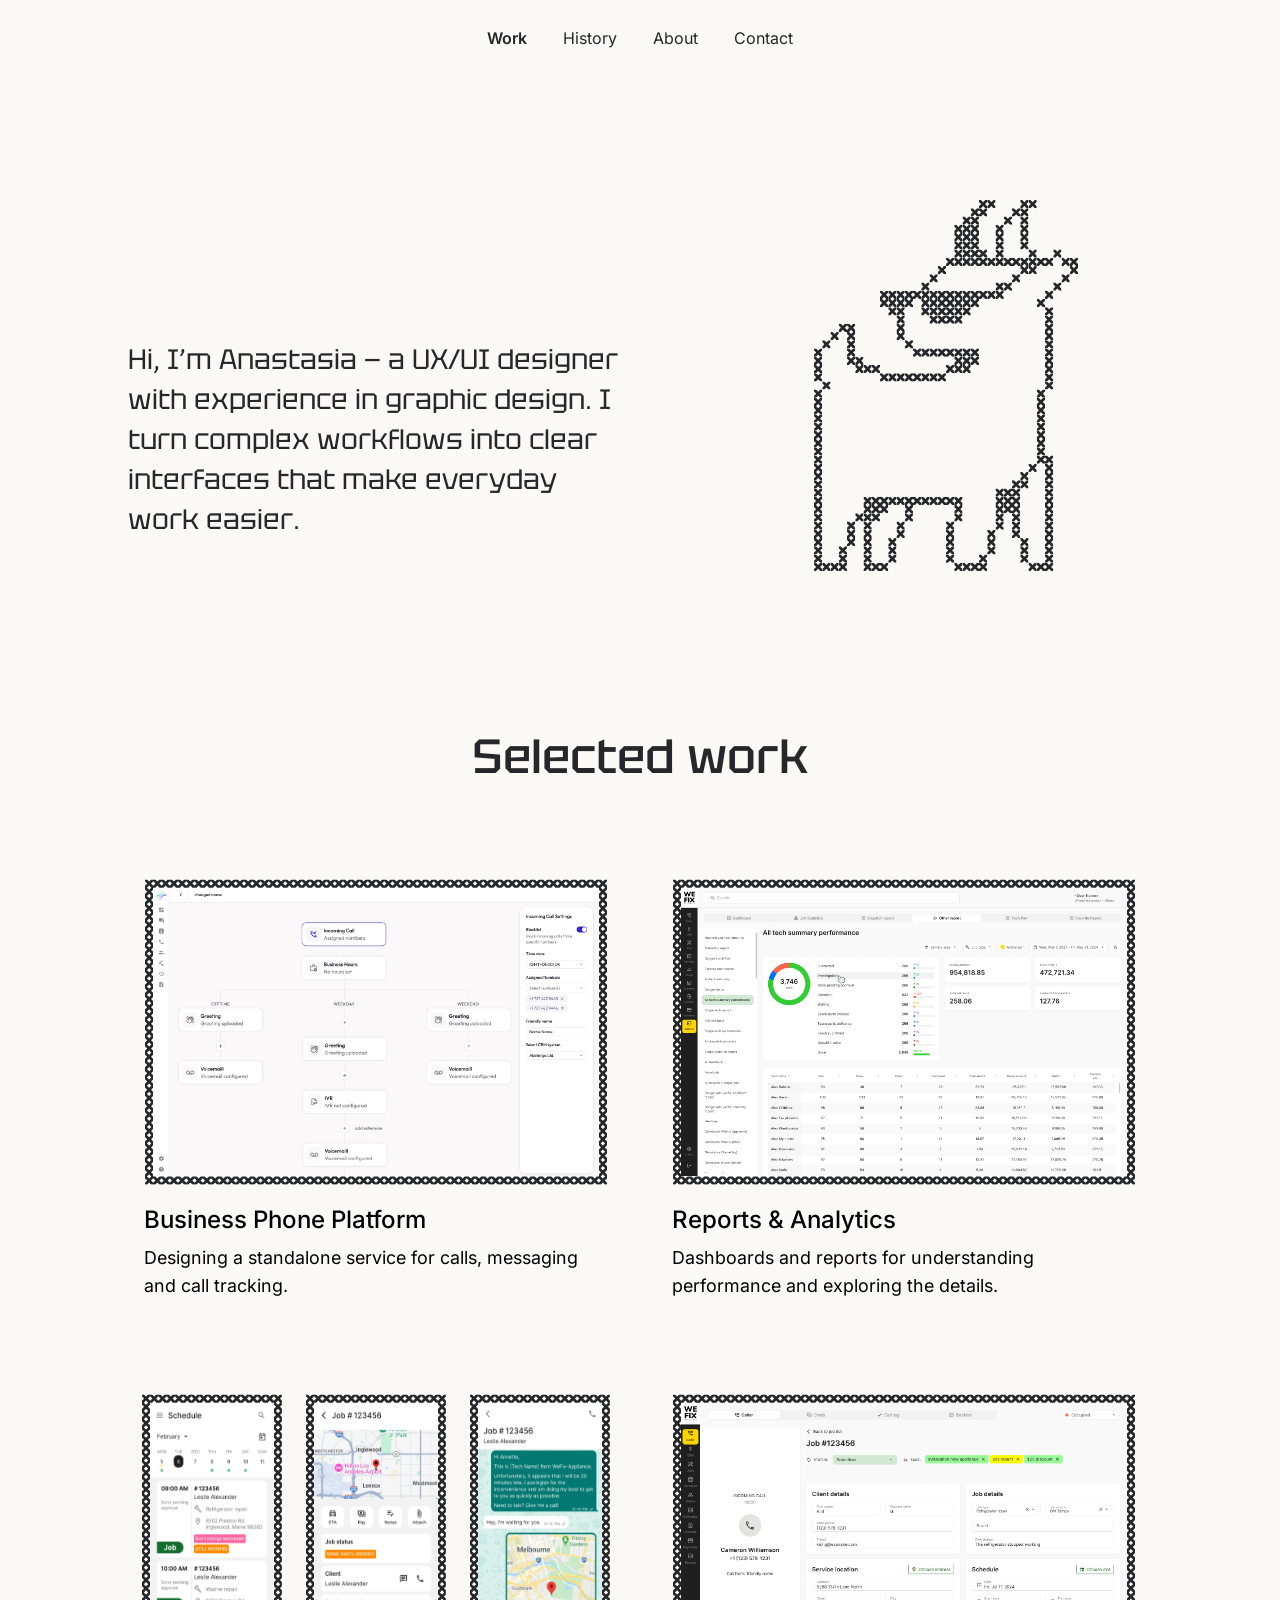
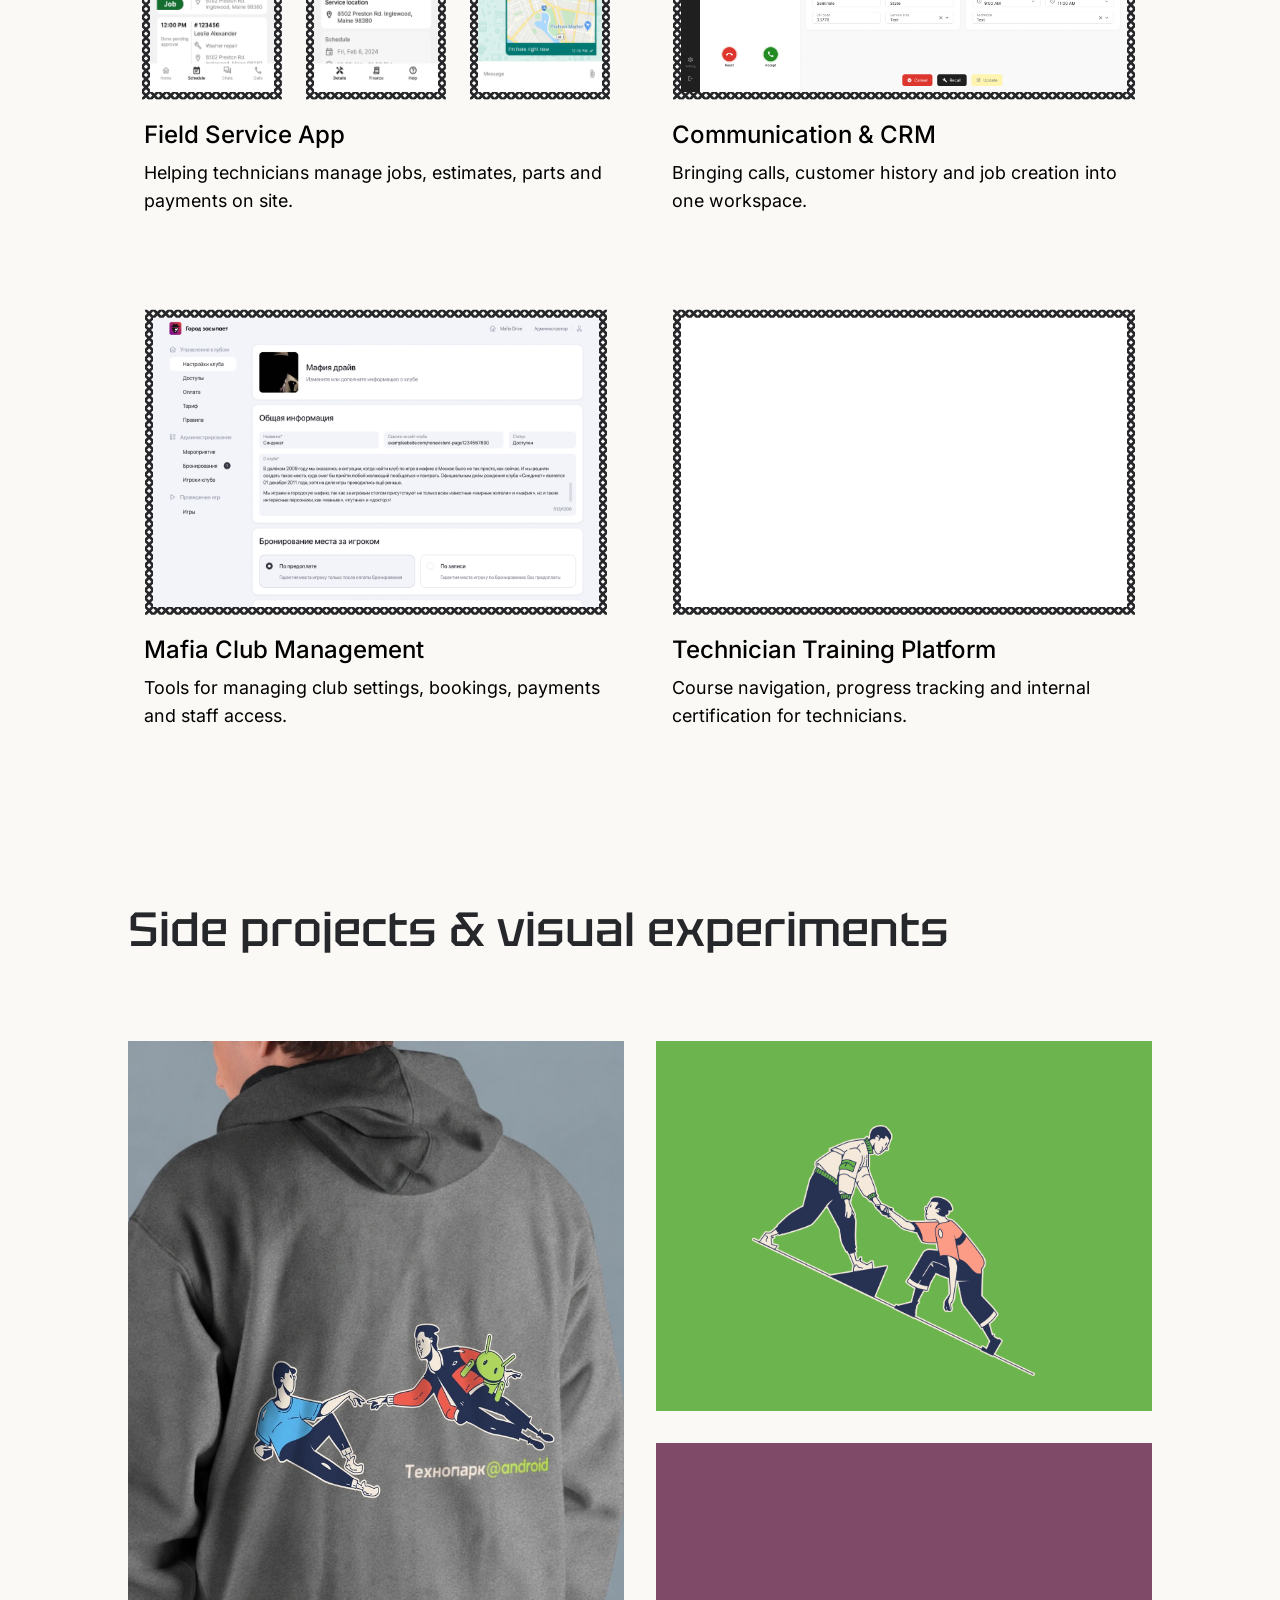
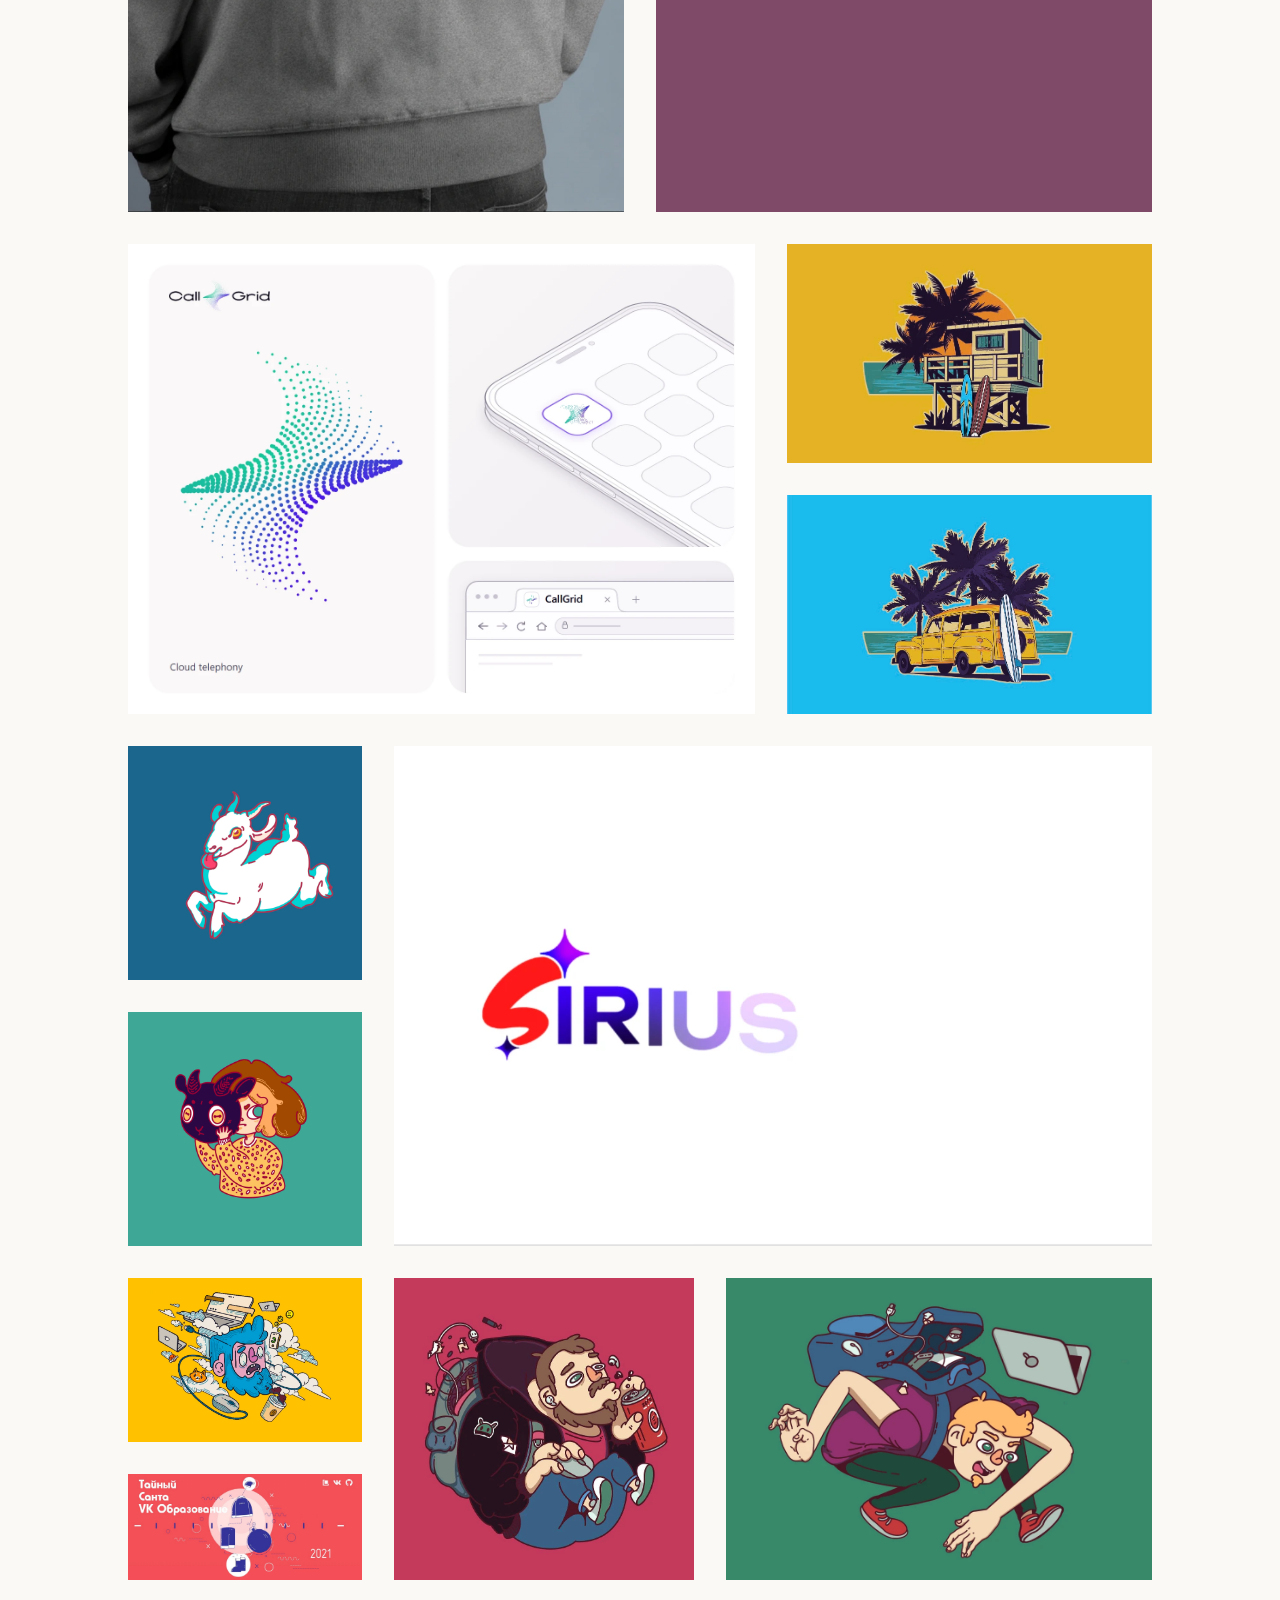
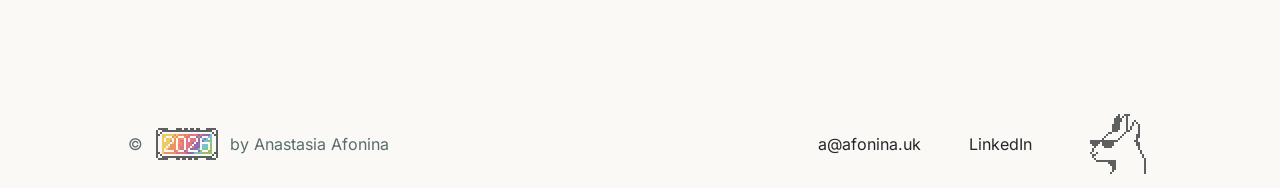
==== commit fa956b23: "Update portfolio on GitHub Pages" ====
--- a/index.html
+++ b/index.html
@@ -1,5 +1,5 @@
 <!doctype html>
-<html lang="en"><head><meta charset="utf-8"><meta name="viewport" content="width=device-width,initial-scale=1"><script src="page-loading.js" async></script><title>Anastasia Afonina — UX/UI Designer</title><meta name="description" content="Anastasia Afonina’s UX/UI and graphic design portfolio. Selected B2B, B2C and internal products, and visual experiments."><link rel="stylesheet" href="assets/fonts.css"><link rel="stylesheet" href="home.css"><link rel="stylesheet" href="navigation.css"><script src="site-header.js" defer></script><link rel="stylesheet" href="project-patterns.css"><link rel="stylesheet" href="cross-grid.css"><link rel="icon" type="image/svg+xml" href="data:image/svg+xml,%3Csvg xmlns='http://www.w3.org/2000/svg' viewBox='0 0 32 32'%3E%3Crect width='32' height='32' fill='%236b7d7d'/%3E%3Ctext x='7' y='24' font-family='monospace' font-size='24' fill='%23faf9f5'%3Ea%3C/text%3E%3C/svg%3E"><link rel="stylesheet" href="footer-links.css"><link rel="stylesheet" href="link-hover-motion.css"><link rel="stylesheet" href="experiments-gallery.css"><link rel="stylesheet" href="case-lightbox.css"><link rel="stylesheet" href="hero-goat.css"><link rel="modulepreload" href="hero-goat-frames-v17.js"><script type="module" src="hero-goat.js"></script><script type="module" src="goat-cursor-drawing.js"></script><link rel="stylesheet" href="work-cards.css"><link rel="stylesheet" href="selected-work501.css"><link rel="stylesheet" href="home-layout.css"><link rel="stylesheet" href="secondary-actions.css"><link rel="stylesheet" href="home-grid517.css"><link rel="stylesheet" href="typography.css"><link rel="stylesheet" href="goat-cursor-drawing.css"><link rel="stylesheet" href="pixel-blocks.css"><script src="pixel-blocks.js" defer></script></head>
+<html lang="en"><head><meta charset="utf-8"><meta name="viewport" content="width=device-width,initial-scale=1"><script src="page-loading.js" async></script><title>Anastasia Afonina — UX/UI Designer</title><meta name="description" content="Anastasia Afonina’s UX/UI and graphic design portfolio. Selected B2B, B2C and internal products, and visual experiments."><link rel="stylesheet" href="assets/fonts.css"><link rel="stylesheet" href="home.css"><link rel="stylesheet" href="navigation.css"><script src="site-header.js" defer></script><link rel="stylesheet" href="project-patterns.css"><link rel="stylesheet" href="cross-grid.css"><link rel="icon" type="image/svg+xml" href="data:image/svg+xml,%3Csvg xmlns='http://www.w3.org/2000/svg' viewBox='0 0 32 32'%3E%3Crect width='32' height='32' fill='%236b7d7d'/%3E%3Ctext x='7' y='24' font-family='monospace' font-size='24' fill='%23faf9f5'%3Ea%3C/text%3E%3C/svg%3E"><link rel="stylesheet" href="footer-links.css"><link rel="stylesheet" href="link-hover-motion.css"><link rel="stylesheet" href="experiments-gallery.css"><link rel="stylesheet" href="case-lightbox.css"><link rel="stylesheet" href="hero-goat.css"><link rel="modulepreload" href="hero-goat-frames-v17.js"><script type="module" src="hero-goat.js"></script><script type="module" src="goat-cursor-drawing.js"></script><link rel="stylesheet" href="work-cards.css"><link rel="stylesheet" href="selected-work501.css"><link rel="stylesheet" href="home-layout.css"><link rel="stylesheet" href="secondary-actions.css"><link rel="stylesheet" href="home-grid517.css"><link rel="stylesheet" href="typography.css?v=880ba53a"><link rel="stylesheet" href="goat-cursor-drawing.css"><link rel="stylesheet" href="pixel-blocks.css"><script src="pixel-blocks.js" defer></script></head>
 <body class="home-frame501"><a class="skip" href="#main">Skip to content</a>
 <header class="site-header"><nav aria-label="Main navigation"><a data-menu="work" href="#selected-work" aria-current="page"><span class="nav-label">Work<span class="nav-decoration" aria-hidden="true"><img class="menu-bracket menu-bracket-left" src="assets/menu-refresh/work-left.svg" width="8.66775" height="21.6619" alt="" aria-hidden="true"><img class="menu-bracket menu-bracket-right" src="assets/menu-refresh/work-right.svg" width="8.68338" height="21.2635" alt="" aria-hidden="true"></span></span></a><a data-menu="history" href="history.html"><span class="nav-label">History<span class="nav-decoration" aria-hidden="true"><img class="menu-bracket menu-bracket-left" src="assets/menu-refresh/history-left.svg" width="8.66775" height="21.6619" alt="" aria-hidden="true"><img class="menu-bracket menu-bracket-right" src="assets/menu-refresh/history-right.svg" width="8.68338" height="21.2635" alt="" aria-hidden="true"></span></span></a><a data-menu="about" href="about.html"><span class="nav-label">About<span class="nav-decoration" aria-hidden="true"><img class="menu-bracket menu-bracket-left" src="assets/menu-refresh/about-left.svg" width="8.66775" height="21.6619" alt="" aria-hidden="true"><img class="menu-bracket menu-bracket-right" src="assets/menu-refresh/about-right.svg" width="8.68338" height="21.2635" alt="" aria-hidden="true"></span></span></a><a data-menu="contact" href="contact.html"><span class="nav-label">Contact<span class="nav-decoration" aria-hidden="true"><img class="menu-bracket menu-bracket-left" src="assets/menu-refresh/contact-left.svg" width="8.66775" height="21.6619" alt="" aria-hidden="true"><img class="menu-bracket menu-bracket-right" src="assets/menu-refresh/contact-right.svg" width="8.68338" height="21.2635" alt="" aria-hidden="true"></span></span></a></nav></header>
 <main id="main" class="shell">
@@ -14,7 +14,7 @@
 <a class="project project-academy" href="tech-training.html" aria-labelledby="title-academy"><div class="project-visual"><img class="cover-frame" src="assets/home-frame501/academy-border.svg" alt="" aria-hidden="true" width="527.626" height="346.336"><div class="project-image" style="--image-ratio:382.595703125/221.94265747070312"><img src="assets/home-refresh/academy-cover.png" alt="Academy education and course management interface" loading="lazy" decoding="async"></div></div><div class="project-copy"><h3 id="title-academy">Technician Training Platform</h3><p>Course navigation, progress tracking and internal certification for technicians.</p></div></a>
 </div></section>
 <section class="experiments" aria-labelledby="experiments-title">
-<h2 id="experiments-title">Side projects &amp; visual experiments</h2>
+<h2 id="experiments-title">Side projects &amp; visual experi&shy;ments</h2>
 <div class="side-gallery" data-source-section="517:7870">
   <div class="side-row side-row--merchandise">
     <figure class="side-tile" data-source-node="598:12495" style="--art-ratio:560 / 870"><a class="case-image-link experiment-viewport" href="assets/side-projects/hoodie-fabric-shadows.webp" aria-label="Open image: Illustrated hoodie mock-up"><img src="assets/side-projects/hoodie-fabric-shadows-792.webp" srcset="assets/side-projects/hoodie-fabric-shadows-792.webp 1x, assets/side-projects/hoodie-fabric-shadows.webp 2x" width="792" height="1231" alt="Illustrated hoodie mock-up" loading="lazy" decoding="async"></a></figure>
--- a/typography.css
+++ b/typography.css
@@ -1,7 +1,7 @@
 /* Shared type scale. Rem units respect the reader's preferred font size. */
 :root {
   --ink:#25272a;
-  --caption-color:#6b7d7d;
+  --caption-color:#596c6c;
   --body-font:Inter,Arial,sans-serif;
   --display-font:Tektur,monospace;
   --type-14:.875rem;
@@ -17,9 +17,9 @@
   --type-card:var(--type-24);
   --type-section:var(--type-28);
   --type-section-leading:1.285714;
-  --type-feature:var(--type-48);
+  --type-feature:clamp(1.5rem, calc(.75rem + 4.5vw), var(--type-48));
   --type-feature-leading:1.166667;
-  --type-display:var(--type-48);
+  --type-display:clamp(2rem, calc(1.5rem + 2vw), var(--type-48));
   --type-display-leading:1.166667;
   --type-metric:var(--type-48);
 }
@@ -44,8 +44,8 @@
   --caption-color:#596c6c;
 }
 .case-review {
-  --type-body:var(--type-18);
-  --type-body-leading:var(--type-28);
+  --type-body:clamp(var(--type-18), calc(.875rem + .4vw), var(--type-20));
+  --type-body-leading:1.6;
 }
 .review-nav-caption { letter-spacing:.04em; }
 .review-nav-title,.review-nav-arrow { font-size:var(--type-20); line-height:1.4; }
@@ -64,22 +64,21 @@
 }
 body .project .project-copy h3,
 .home-frame501 .figma-work .project .project-copy h3 {
+  color:#000;
   font-size:var(--type-card);
   line-height:1.333333;
-}
-body .project .project-copy p {
-  font-size:var(--type-14);
-  line-height:1.25rem;
-  color:var(--caption-color);
-}
-.home-frame501 .figma-work .project .project-copy {
+  text-wrap:balance;
+}
+.project .project-copy {
   container-type:inline-size;
 }
+body .project .project-copy p,
 .home-frame501 .figma-work .project .project-copy p {
   font-size:var(--type-18);
   font-size:clamp(var(--type-16),calc(.75rem + 1.25cqi),var(--type-18));
-  line-height:var(--type-28);
-  line-height:clamp(var(--type-24),calc(1rem + 2.5cqi),var(--type-28));
+  line-height:1.55;
+  max-inline-size:none;
+  text-wrap:pretty;
   color:#000;
 }
 .about-copy { font-size:var(--type-body); font-weight:400; line-height:var(--type-body-leading); max-width:60ch; }
@@ -94,6 +93,7 @@
   font-size:var(--type-section);
   line-height:var(--type-section-leading);
 }
+.case-page main.case-review :is(h1,h2,h3) { text-wrap:balance; }
 .case-page main.case-story.case-review h3 {
   color:#000;
   font-size:var(--type-20);
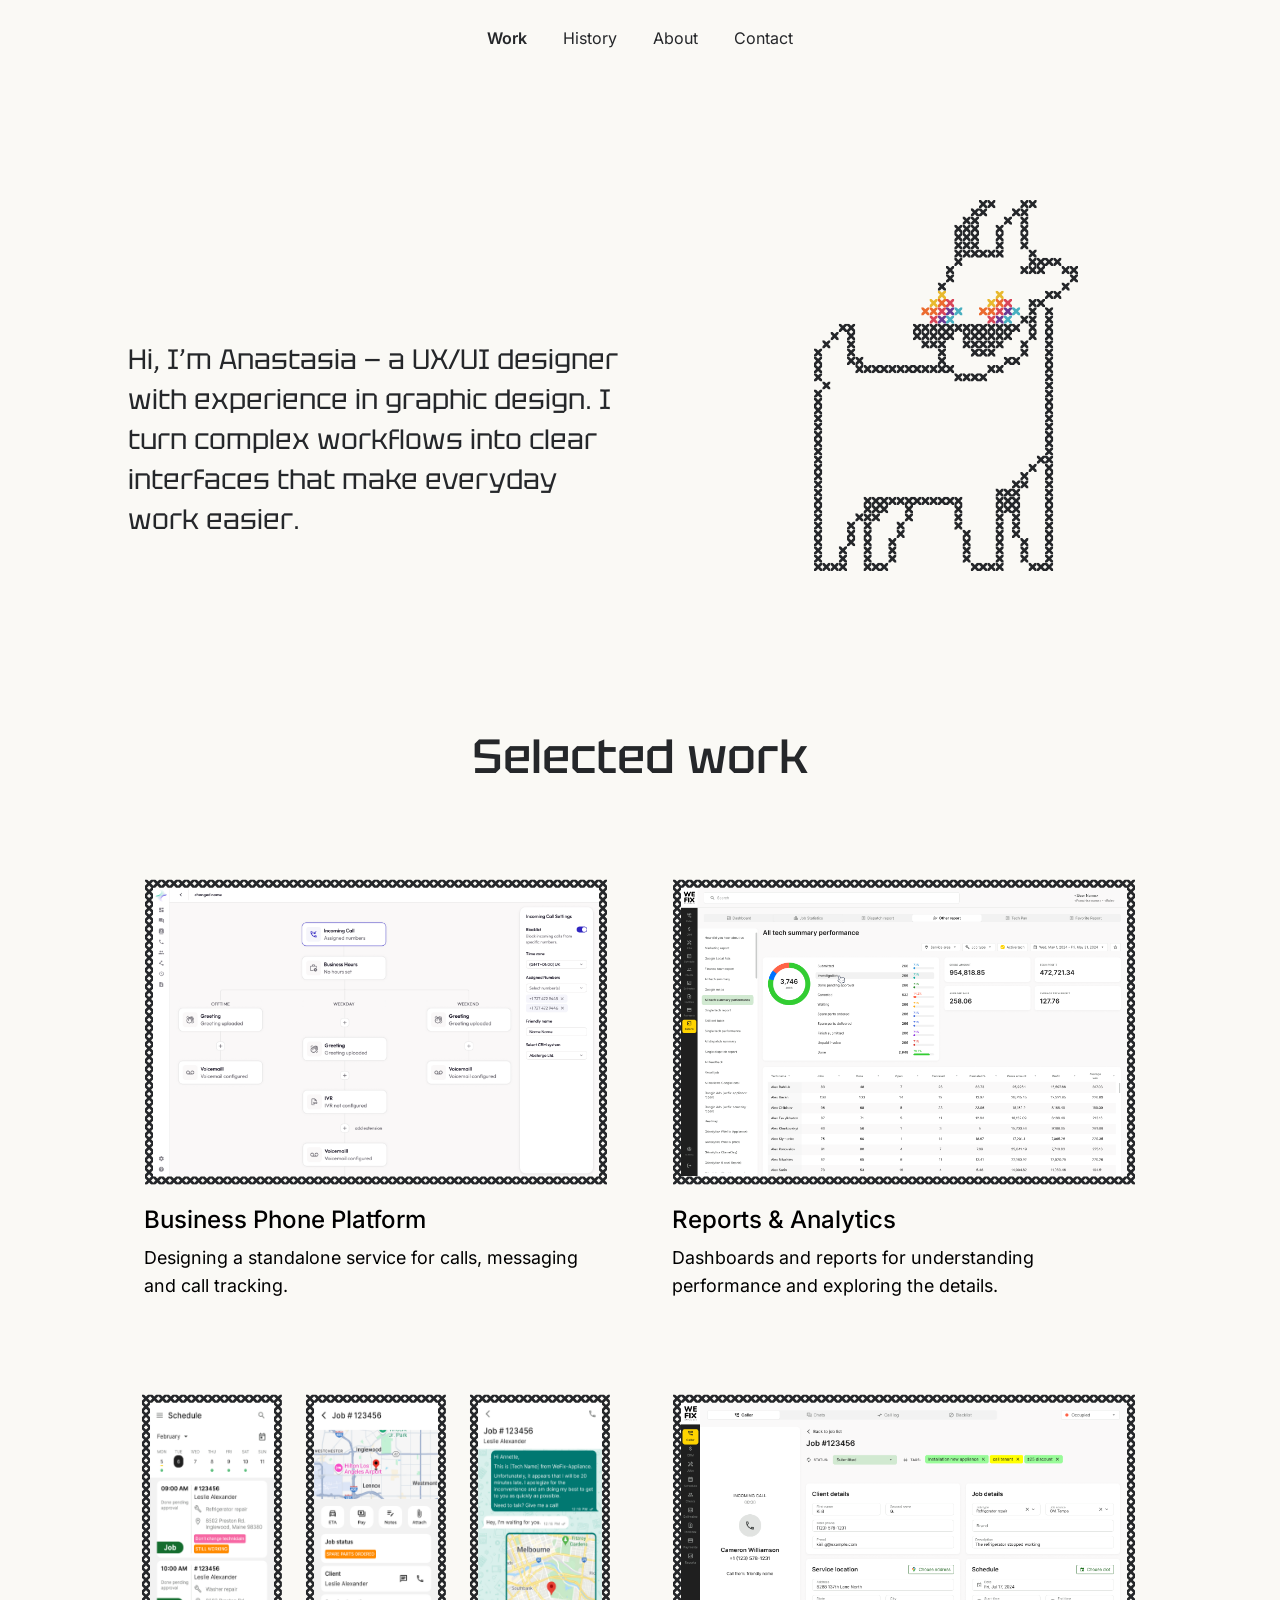
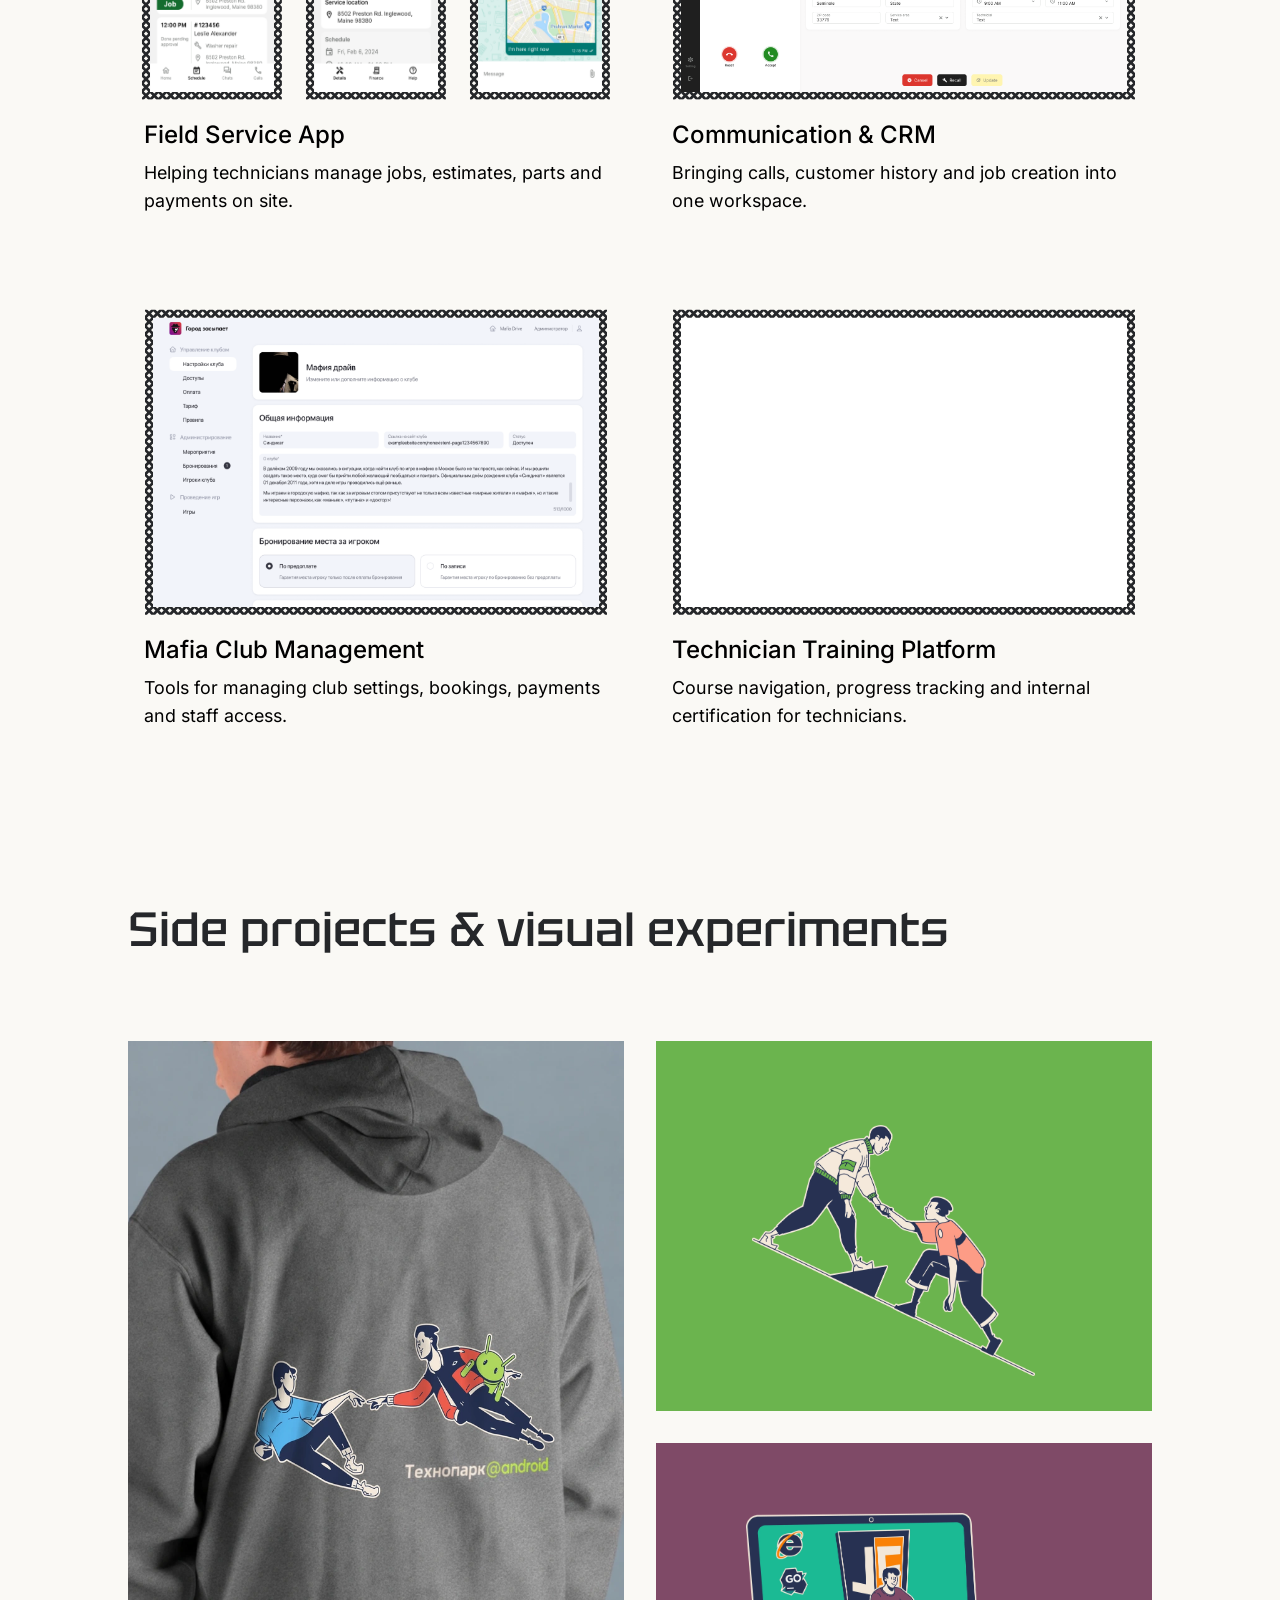
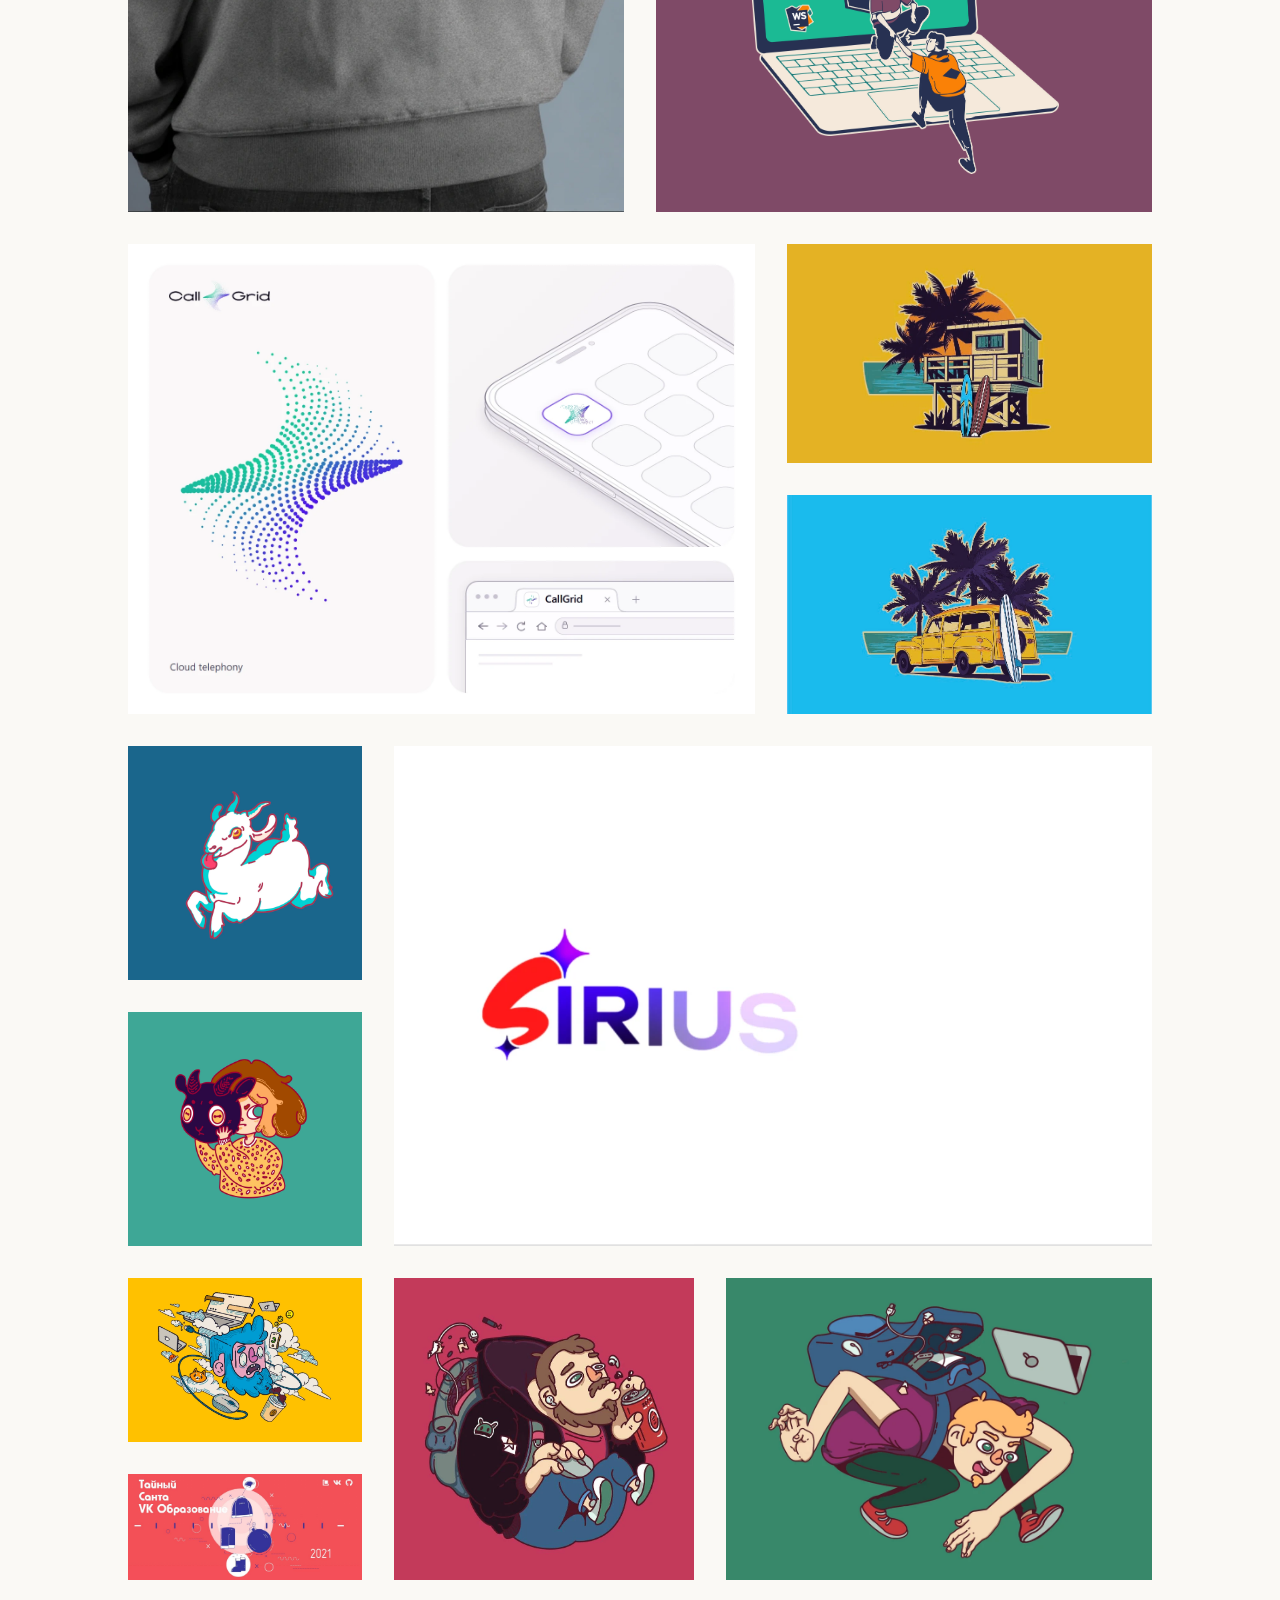
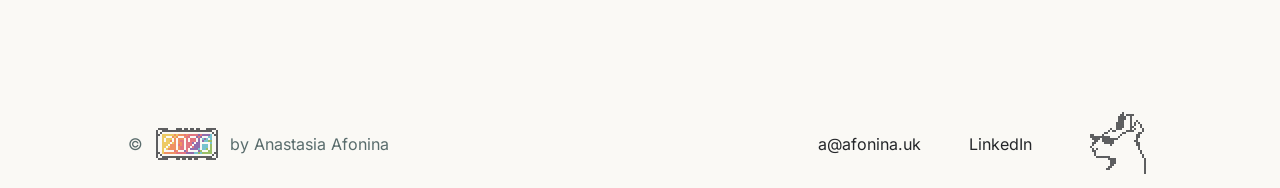
==== commit b780e50f: "Fix mobile taps, contact layout and first-screen reveal" ====
--- a/index.html
+++ b/index.html
@@ -1,5 +1,5 @@
 <!doctype html>
-<html lang="en"><head><meta charset="utf-8"><meta name="viewport" content="width=device-width,initial-scale=1"><script src="page-loading.js" async></script><title>Anastasia Afonina — UX/UI Designer</title><meta name="description" content="Anastasia Afonina’s UX/UI and graphic design portfolio. Selected B2B, B2C and internal products, and visual experiments."><link rel="stylesheet" href="assets/fonts.css"><link rel="stylesheet" href="home.css"><link rel="stylesheet" href="navigation.css"><script src="site-header.js" defer></script><link rel="stylesheet" href="project-patterns.css"><link rel="stylesheet" href="cross-grid.css"><link rel="icon" type="image/svg+xml" href="data:image/svg+xml,%3Csvg xmlns='http://www.w3.org/2000/svg' viewBox='0 0 32 32'%3E%3Crect width='32' height='32' fill='%236b7d7d'/%3E%3Ctext x='7' y='24' font-family='monospace' font-size='24' fill='%23faf9f5'%3Ea%3C/text%3E%3C/svg%3E"><link rel="stylesheet" href="footer-links.css"><link rel="stylesheet" href="link-hover-motion.css"><link rel="stylesheet" href="experiments-gallery.css"><link rel="stylesheet" href="case-lightbox.css"><link rel="stylesheet" href="hero-goat.css"><link rel="modulepreload" href="hero-goat-frames-v17.js"><script type="module" src="hero-goat.js"></script><script type="module" src="goat-cursor-drawing.js"></script><link rel="stylesheet" href="work-cards.css"><link rel="stylesheet" href="selected-work501.css"><link rel="stylesheet" href="home-layout.css"><link rel="stylesheet" href="secondary-actions.css"><link rel="stylesheet" href="home-grid517.css"><link rel="stylesheet" href="typography.css?v=880ba53a"><link rel="stylesheet" href="goat-cursor-drawing.css"><link rel="stylesheet" href="pixel-blocks.css"><script src="pixel-blocks.js" defer></script></head>
+<html lang="en"><head><meta charset="utf-8"><meta name="viewport" content="width=device-width,initial-scale=1"><script src="page-loading.js" async></script><script src="hover-input.js" defer></script><title>Anastasia Afonina — UX/UI Designer</title><meta name="description" content="Anastasia Afonina’s UX/UI and graphic design portfolio. Selected B2B, B2C and internal products, and visual experiments."><link rel="stylesheet" href="assets/fonts.css"><link rel="stylesheet" href="home.css"><link rel="stylesheet" href="navigation.css"><script src="site-header.js" defer></script><link rel="stylesheet" href="project-patterns.css"><link rel="stylesheet" href="cross-grid.css"><link rel="icon" type="image/svg+xml" href="data:image/svg+xml,%3Csvg xmlns='http://www.w3.org/2000/svg' viewBox='0 0 32 32'%3E%3Crect width='32' height='32' fill='%236b7d7d'/%3E%3Ctext x='7' y='24' font-family='monospace' font-size='24' fill='%23faf9f5'%3Ea%3C/text%3E%3C/svg%3E"><link rel="stylesheet" href="footer-links.css"><link rel="stylesheet" href="link-hover-motion.css"><link rel="stylesheet" href="experiments-gallery.css"><link rel="stylesheet" href="case-lightbox.css"><link rel="stylesheet" href="hero-goat.css"><link rel="modulepreload" href="hero-goat-frames-v17.js"><script type="module" src="hero-goat.js"></script><script type="module" src="goat-cursor-drawing.js"></script><link rel="stylesheet" href="work-cards.css"><link rel="stylesheet" href="selected-work501.css"><link rel="stylesheet" href="home-layout.css"><link rel="stylesheet" href="secondary-actions.css"><link rel="stylesheet" href="home-grid517.css"><link rel="stylesheet" href="typography.css?v=880ba53a"><link rel="stylesheet" href="goat-cursor-drawing.css"><link rel="stylesheet" href="pixel-blocks.css"><script src="pixel-blocks.js" defer></script></head>
 <body class="home-frame501"><a class="skip" href="#main">Skip to content</a>
 <header class="site-header"><nav aria-label="Main navigation"><a data-menu="work" href="#selected-work" aria-current="page"><span class="nav-label">Work<span class="nav-decoration" aria-hidden="true"><img class="menu-bracket menu-bracket-left" src="assets/menu-refresh/work-left.svg" width="8.66775" height="21.6619" alt="" aria-hidden="true"><img class="menu-bracket menu-bracket-right" src="assets/menu-refresh/work-right.svg" width="8.68338" height="21.2635" alt="" aria-hidden="true"></span></span></a><a data-menu="history" href="history.html"><span class="nav-label">History<span class="nav-decoration" aria-hidden="true"><img class="menu-bracket menu-bracket-left" src="assets/menu-refresh/history-left.svg" width="8.66775" height="21.6619" alt="" aria-hidden="true"><img class="menu-bracket menu-bracket-right" src="assets/menu-refresh/history-right.svg" width="8.68338" height="21.2635" alt="" aria-hidden="true"></span></span></a><a data-menu="about" href="about.html"><span class="nav-label">About<span class="nav-decoration" aria-hidden="true"><img class="menu-bracket menu-bracket-left" src="assets/menu-refresh/about-left.svg" width="8.66775" height="21.6619" alt="" aria-hidden="true"><img class="menu-bracket menu-bracket-right" src="assets/menu-refresh/about-right.svg" width="8.68338" height="21.2635" alt="" aria-hidden="true"></span></span></a><a data-menu="contact" href="contact.html"><span class="nav-label">Contact<span class="nav-decoration" aria-hidden="true"><img class="menu-bracket menu-bracket-left" src="assets/menu-refresh/contact-left.svg" width="8.66775" height="21.6619" alt="" aria-hidden="true"><img class="menu-bracket menu-bracket-right" src="assets/menu-refresh/contact-right.svg" width="8.68338" height="21.2635" alt="" aria-hidden="true"></span></span></a></nav></header>
 <main id="main" class="shell">
--- a/home.css
+++ b/home.css
@@ -1,5 +1,5 @@
 :root{--page:#faf9f5;--ink:#25272a;--body-font:Inter,Arial,sans-serif;--display-font:Tektur,monospace;--page-width:1152px;--focus:#566d6b}
-*{box-sizing:border-box}html{scroll-behavior:smooth}body{margin:0;background:var(--page);color:var(--ink);font-family:var(--body-font);font-size:16px}a{color:inherit;text-decoration:none}a:hover{text-decoration:underline;text-underline-offset:4px}a:focus-visible{outline:2px solid var(--focus);outline-offset:6px}.skip{position:fixed;top:-80px;left:16px;z-index:10;background:var(--page);padding:12px}.skip:focus{top:12px}.shell,.site-header{--shell-span:round(down,min(80%,var(--page-width)),4px);width:var(--shell-span);max-width:var(--page-width);margin-left:round(down,calc((100% - var(--shell-span))/2),2px);margin-right:0}
+*{box-sizing:border-box}html{scroll-behavior:smooth}body{margin:0;background:var(--page);color:var(--ink);font-family:var(--body-font);font-size:16px}a{color:inherit;text-decoration:none}a:hover:where([data-hover-input] *){text-decoration:underline;text-underline-offset:4px}a:focus-visible{outline:2px solid var(--focus);outline-offset:6px}.skip{position:fixed;top:-80px;left:16px;z-index:10;background:var(--page);padding:12px}.skip:focus{top:12px}.shell,.site-header{--shell-span:round(down,min(80%,var(--page-width)),4px);width:var(--shell-span);max-width:var(--page-width);margin-left:round(down,calc((100% - var(--shell-span))/2),2px);margin-right:0}
 .site-header{height:74px;display:flex;justify-content:flex-end;padding-top:26px}.site-header nav{display:flex;align-items:flex-start}.site-header nav a{position:relative;display:block;padding:6px 16px;font-size:16px;line-height:20px}.site-header nav a:last-child{padding-right:0;margin-left:4px}.site-header nav a[aria-current]{font-weight:600}
 .hero{min-height:660px;padding-top:160px}.hero-content{display:grid;grid-template-columns:minmax(0,560px) 264px;gap:32px;max-width:856px;margin-inline:auto;align-items:start}.hero h1{font:400 24px/36px var(--display-font);margin:70px 0 0}.hero-art{width:264px;height:372px}.hero-art img{display:block}
 h2{font:500 40px/52px var(--display-font);margin:0}h3{font:500 24px/30px var(--body-font);margin:0}.projects{--project-gap:round(nearest,clamp(48px,12.5vw,180px),4px);display:grid;grid-template-columns:round(down,calc((100% - var(--project-gap)) * 560 / 972),4px) minmax(0,1fr);column-gap:var(--project-gap)}.project-column{display:flex;flex-direction:column;min-width:0}.project-column-left{padding-top:72px;gap:116px}.project-column-right{gap:168px}.project{padding:24px;min-width:0;filter:drop-shadow(0 0 .4px rgba(149,149,151,.8))}.project-mobile{width:328px;max-width:100%;align-self:center}.project-city{margin-left:4px;margin-right:-4px}.project-academy{margin-top:12px;width:calc(100% + 4px)}.project-image{position:relative;width:100%;aspect-ratio:var(--image-ratio);overflow:hidden}.project-image img{display:block;position:absolute;width:100%;height:100%;object-fit:contain}.project-reports .project-image img{height:158.46%;object-fit:fill;top:0;left:0}.project-crm .project-image img{object-fit:cover}.project-city .project-image img{height:247.21%;width:144.7%;left:-22.35%;top:0;object-fit:fill}.project-academy .project-image img{height:128.43%;width:104.75%;left:-4.75%;top:-8.45%;object-fit:fill}.project-copy{padding:0 8px;margin-top:32px}.project-copy p{font:400 14px/18px var(--body-font);margin:8px 0 0}.experiments{margin-top:184px;min-height:576px}
--- a/navigation.css
+++ b/navigation.css
@@ -21,11 +21,11 @@
 .site-header nav a[data-menu="contact"]{width:94px}
 .site-header nav a:last-child{margin-left:0;padding-right:16px}
 .site-header nav a[aria-current="page"]{color:#25272a;font-weight:600}
-.site-header nav a:hover{background-image:none;text-decoration:none}
+.site-header nav a:hover:where([data-hover-input] *){background-image:none;text-decoration:none}
 .site-header nav a:focus-visible{outline-offset:4px}
 .nav-label{position:relative;display:inline-block}
-.nav-decoration{position:absolute;inset:0;visibility:hidden;pointer-events:none}
-:is(.site-header nav,.case-review-header) a:is(:hover,:focus-visible,:active) .nav-decoration{visibility:visible}
+.nav-decoration{position:absolute;inset:0;opacity:0;pointer-events:none}
+:is(.site-header nav,.case-review-header) a:is(:hover:where([data-hover-input] *),:focus-visible) .nav-decoration{opacity:1}
 .nav-decoration .menu-bracket{position:absolute;display:block;max-width:none;top:0}
 .nav-decoration .menu-bracket-left{right:calc(100% + 8px)}
 .nav-decoration .menu-bracket-right{left:calc(100% + 8px);top:.2px}
--- a/project-patterns.css
+++ b/project-patterns.css
@@ -22,10 +22,10 @@
 .project-pattern [data-cross]{opacity:0}
 .project.pattern-revealing .project-pattern [data-cross].is-visible{opacity:1}
 .project:focus-visible{z-index:2;outline:none}
-.project[href]:hover{text-decoration:none}
+.project[href]:hover:where([data-hover-input] *){text-decoration:none}
 .project[href]:focus-visible .project-visual{outline:2px solid var(--focus);outline-offset:8px}
 @media(hover:hover) and (pointer:fine){
-  .project:hover{z-index:3}
+  .project:hover:where([data-hover-input] *){z-index:3}
 }
 @media(prefers-reduced-motion:reduce){
   .project.pattern-revealing .project-pattern [data-cross]{opacity:1}
--- a/footer-links.css
+++ b/footer-links.css
@@ -11,18 +11,18 @@
   white-space:nowrap;
   text-decoration:none;
 }
-.site-footer .footer-link:is(:hover,:focus-visible,:active) {
+.site-footer .footer-link:is(:hover:where([data-hover-input] *),:focus-visible) {
   text-decoration:none;
 }
 .site-footer .footer-link:focus-visible { outline-offset:8px; }
 .footer-link-decoration {
   position:absolute;
   inset:0;
-  visibility:hidden;
+  opacity:0;
   pointer-events:none;
 }
-.footer-link:is(:hover,:focus-visible,:active) .footer-link-decoration {
-  visibility:visible;
+.footer-link:is(:hover:where([data-hover-input] *),:focus-visible) .footer-link-decoration {
+  opacity:1;
 }
 .footer-link-decoration :is(img,svg) { position:absolute; display:block; max-width:none; }
 .footer-link-underline { left:0; top:24px; }
--- a/link-hover-motion.css
+++ b/link-hover-motion.css
@@ -1,10 +1,10 @@
 /* Finite pixel reveal on the unchanged native Figma SVG assets. */
-:is(.site-header nav a,.case-review-header a,.site-footer .footer-link):is(:hover,:focus-visible,:active) :is(.menu-bracket,.footer-link-spark){animation:menu-stitch-in 150ms steps(5,end) both,ui-stitch-glitch 112ms steps(1,end) 60ms both}
-.footer-link:is(:hover,:focus-visible,:active) .footer-link-underline{animation:footer-stitch-in 180ms steps(var(--stitch-count,24),end) both}
+:is(.site-header nav a,.case-review-header a,.site-footer .footer-link):is(:hover:where([data-hover-input] *),:focus-visible) :is(.menu-bracket,.footer-link-spark){animation:menu-stitch-in 150ms steps(5,end) both,ui-stitch-glitch 112ms steps(1,end) 60ms both}
+.footer-link:is(:hover:where([data-hover-input] *),:focus-visible) .footer-link-underline{animation:footer-stitch-in 180ms steps(var(--stitch-count,24),end) both}
 .footer-link.linkedin{--stitch-count:15}
 @keyframes menu-stitch-in{from{clip-path:inset(0 0 100% 0)}to{clip-path:inset(0)}}
 @keyframes footer-stitch-in{from{clip-path:inset(0 100% 0 0)}to{clip-path:inset(0)}}
 @keyframes ui-stitch-glitch{0%,30%,60%,100%{opacity:1}45%{opacity:.4}}
 @media(prefers-reduced-motion:reduce){
- :is(.site-header nav a,.case-review-header a,.site-footer .footer-link):is(:hover,:focus-visible,:active) :is(.menu-bracket,.footer-link-spark,.footer-link-underline){animation:none;clip-path:none;opacity:1}
+ :is(.site-header nav a,.case-review-header a,.site-footer .footer-link):is(:hover:where([data-hover-input] *),:focus-visible) :is(.menu-bracket,.footer-link-spark,.footer-link-underline){animation:none;clip-path:none;opacity:1}
 }
--- a/work-cards.css
+++ b/work-cards.css
@@ -4,8 +4,8 @@
 .project .project-image{--cover-zoom:1.05;isolation:isolate;transform-origin:center;transition:transform 230ms cubic-bezier(.2,.7,.2,1)}
 .project .project-image::after{content:"";position:absolute;inset:0;z-index:1;border:1px solid #000;pointer-events:none;opacity:1;transition:opacity 180ms ease}
 @media(hover:hover) and (pointer:fine){
-  .project:hover .project-image{transform:scale(var(--cover-zoom))}
-  .project:hover .project-image::after{opacity:0}
+  .project:hover:where([data-hover-input] *) .project-image{transform:scale(var(--cover-zoom))}
+  .project:hover:where([data-hover-input] *) .project-image::after{opacity:0}
 }
 .project:focus-visible .project-image{transform:scale(var(--cover-zoom))}
 .project:focus-visible .project-image::after{opacity:0}
@@ -13,5 +13,5 @@
 .project[href]:focus-visible .project-visual{outline:none}
 @media(prefers-reduced-motion:reduce){
   .project .project-image,.project .project-image::after{--cover-zoom:1;transition:none}
-  .project:is(:hover,:focus-visible) .project-image{transform:none}
+  .project:is(:hover:where([data-hover-input] *),:focus-visible) .project-image{transform:none}
 }
--- a/selected-work501.css
+++ b/selected-work501.css
@@ -29,7 +29,7 @@
 .figma-work .phone-window{display:block;position:relative;width:31.287171%;aspect-ratio:164.883392/346.335846}
 .figma-work .project .phone-window .project-image{left:4.063004%;top:2.085450%;width:91.87445%;height:95.572553%;aspect-ratio:151.48570/331;background:transparent}
 .figma-work .project .phone-window .project-image img{position:absolute;inset:0;width:100%;height:100%;object-fit:fill}
-@media(hover:hover) and (pointer:fine){.figma-work .project:hover .cover-frame{opacity:0}}
+@media(hover:hover) and (pointer:fine){.figma-work .project:hover:where([data-hover-input] *) .cover-frame{opacity:0}}
 .figma-work .project:focus-visible .cover-frame{opacity:0}
 @media(min-width:701px) and (max-width:1000px){
   .figma-work .project .project-copy{padding-inline:4px}
--- a/secondary-actions.css
+++ b/secondary-actions.css
@@ -12,13 +12,13 @@
 .secondary-action::after{
   content:attr(data-secondary-label);font-weight:600;visibility:hidden;pointer-events:none;
 }
-.secondary-action.secondary-action:is(:hover,:focus-visible){font-weight:600;text-decoration:none;color:inherit;background:transparent}
+.secondary-action.secondary-action:is(:hover:where([data-hover-input] *),:focus-visible){font-weight:600;text-decoration:none;color:inherit;background:transparent}
 .secondary-action.secondary-action:active{font-weight:500}
 .secondary-action:focus-visible{outline:2px solid var(--focus,#6b7d7d);outline-offset:2px}
 .case-lightbox-close.secondary-action{min-height:48px;padding:12px 16px}
 .case-lightbox-close.secondary-action>.secondary-label{display:inline-flex;gap:12px;align-items:center}
 .case-lightbox-close.secondary-action::after{padding-right:36px}
-.case-lightbox-close.secondary-action:is(:hover,:focus-visible,:active){color:inherit}
+.case-lightbox-close.secondary-action:is(:hover:where([data-hover-input] *),:focus-visible,:active){color:inherit}
 .case-lightbox-close.secondary-action:focus-visible{outline-color:currentColor}
 @media(max-width:600px){.case-lightbox-close.secondary-action{min-height:44px;padding:10px 12px}}
 
@@ -29,12 +29,12 @@
 .review-nav-arrow{display:flex;align-items:center;justify-content:center}
 .case-lightbox-close .ui-stitch-icon{color:inherit}
 .ui-stitch-icon path{transition:fill 120ms steps(2,end)}
-:is(a,button):is(:hover,:focus-visible,:active) .ui-stitch-icon path{
+:is(a,button):is(:hover:where([data-hover-input] *),:focus-visible) .ui-stitch-icon path{
   fill:var(--stitch-color);
   animation:ui-stitch-glitch 112ms steps(1,end) calc(var(--stitch-order)*8ms) both;
 }
 .review-project-nav .review-nav-card .review-nav-arrow path{transition:none;animation:none}
 @media(prefers-reduced-motion:reduce){
   .ui-stitch-icon path{transition:none}
-  :is(a,button):is(:hover,:focus-visible,:active) .ui-stitch-icon path{animation:none}
+  :is(a,button):is(:hover:where([data-hover-input] *),:focus-visible) .ui-stitch-icon path{animation:none}
 }
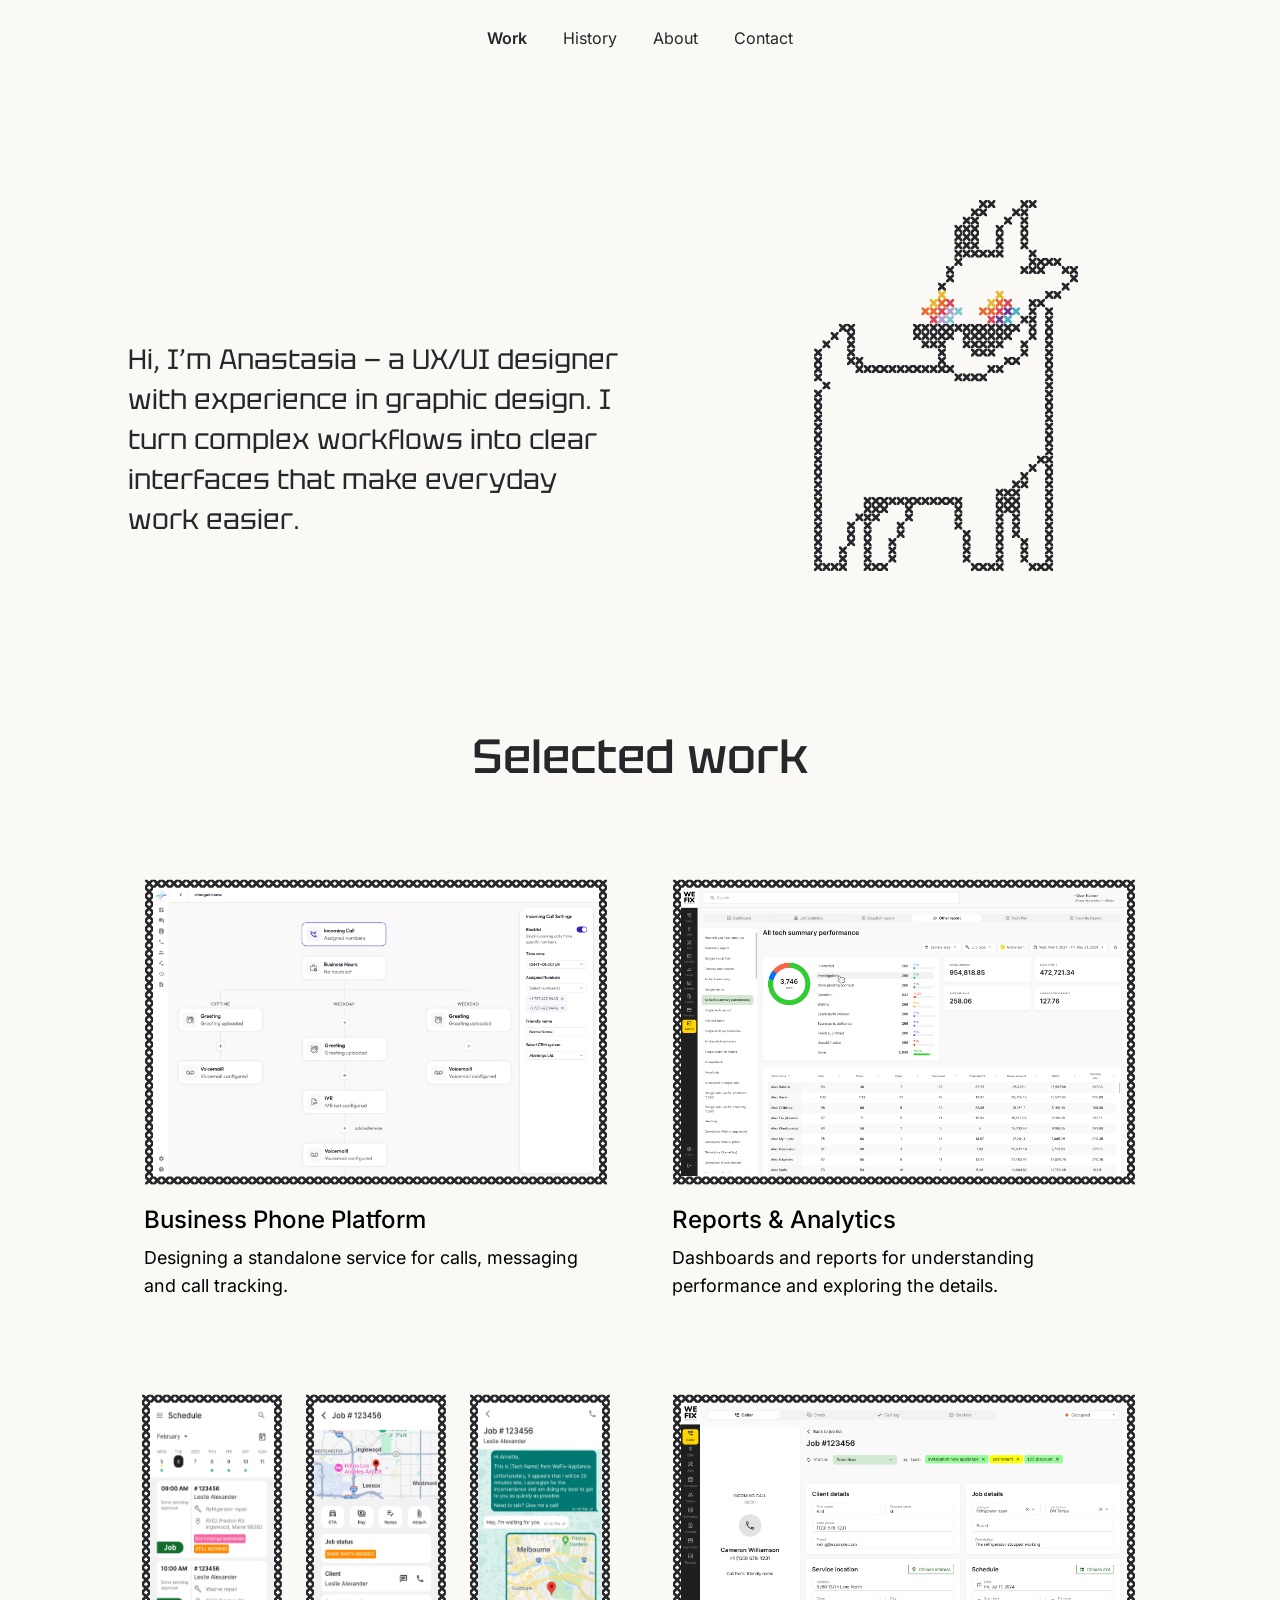
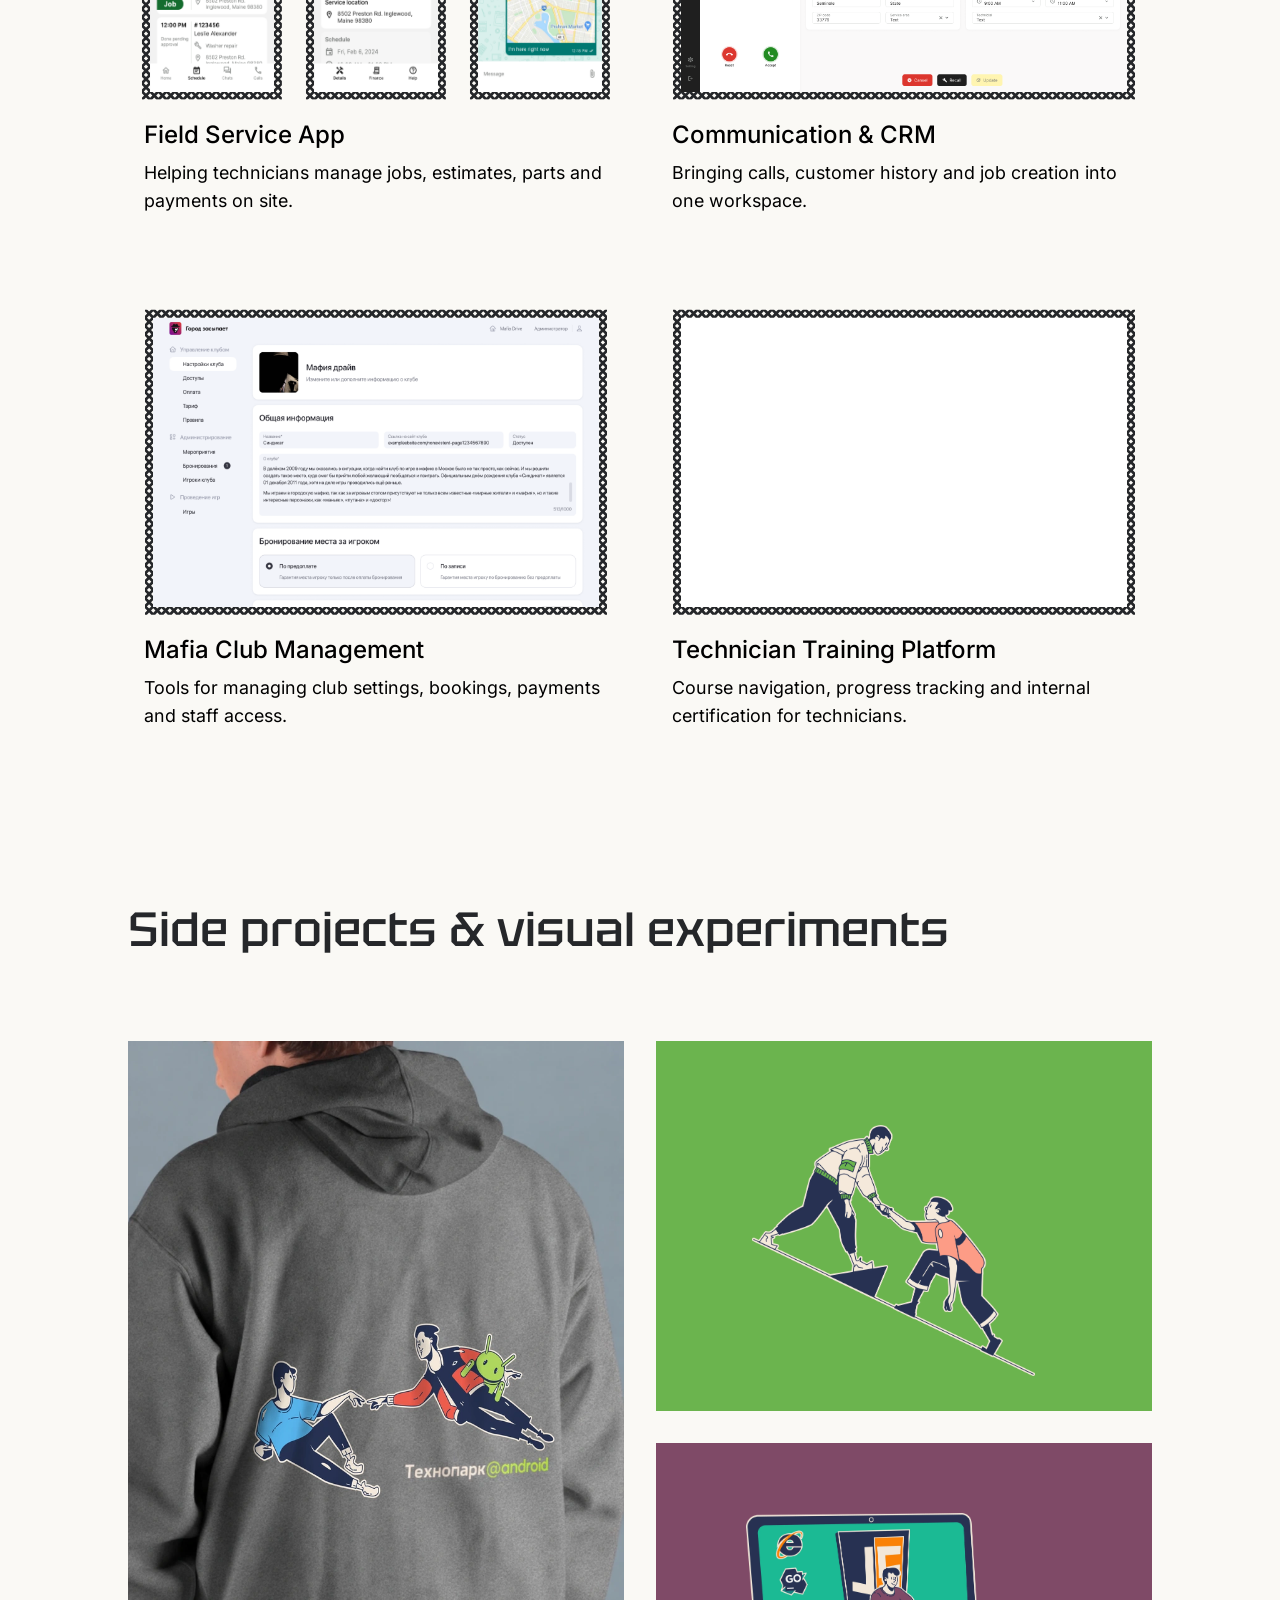
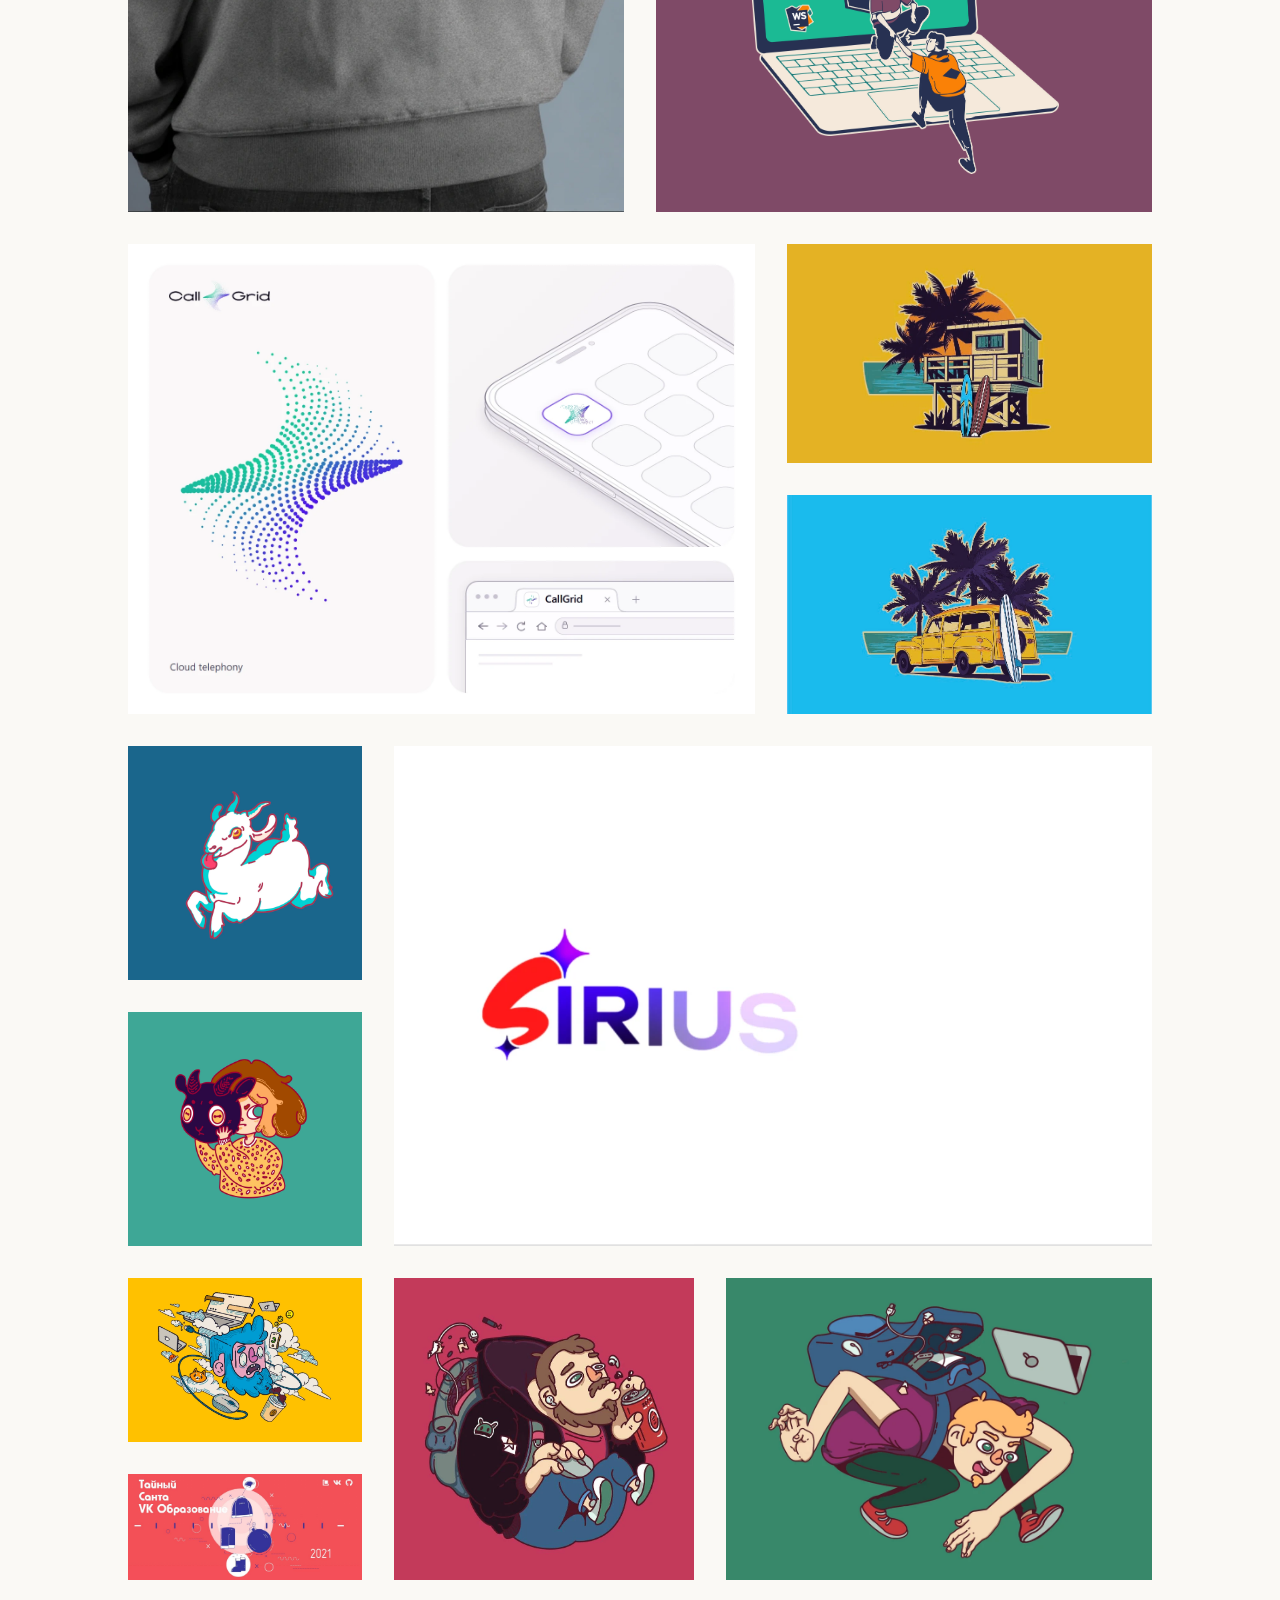
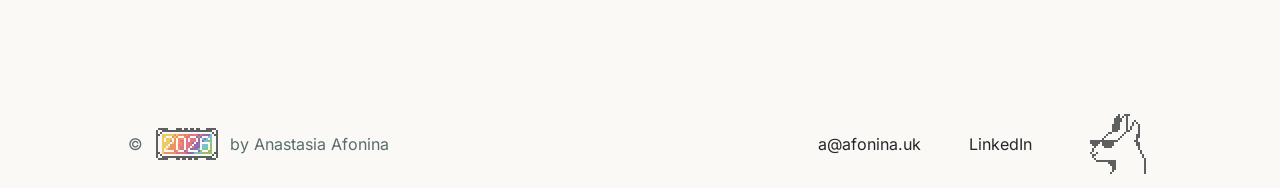
==== commit aae60010: "Reveal the homepage goat and project grid on first entry" ====
--- a/index.html
+++ b/index.html
@@ -1,5 +1,5 @@
 <!doctype html>
-<html lang="en"><head><meta charset="utf-8"><meta name="viewport" content="width=device-width,initial-scale=1"><script src="page-loading.js" async></script><script src="hover-input.js" defer></script><title>Anastasia Afonina — UX/UI Designer</title><meta name="description" content="Anastasia Afonina’s UX/UI and graphic design portfolio. Selected B2B, B2C and internal products, and visual experiments."><link rel="stylesheet" href="assets/fonts.css"><link rel="stylesheet" href="home.css"><link rel="stylesheet" href="navigation.css"><script src="site-header.js" defer></script><link rel="stylesheet" href="project-patterns.css"><link rel="stylesheet" href="cross-grid.css"><link rel="icon" type="image/svg+xml" href="data:image/svg+xml,%3Csvg xmlns='http://www.w3.org/2000/svg' viewBox='0 0 32 32'%3E%3Crect width='32' height='32' fill='%236b7d7d'/%3E%3Ctext x='7' y='24' font-family='monospace' font-size='24' fill='%23faf9f5'%3Ea%3C/text%3E%3C/svg%3E"><link rel="stylesheet" href="footer-links.css"><link rel="stylesheet" href="link-hover-motion.css"><link rel="stylesheet" href="experiments-gallery.css"><link rel="stylesheet" href="case-lightbox.css"><link rel="stylesheet" href="hero-goat.css"><link rel="modulepreload" href="hero-goat-frames-v17.js"><script type="module" src="hero-goat.js"></script><script type="module" src="goat-cursor-drawing.js"></script><link rel="stylesheet" href="work-cards.css"><link rel="stylesheet" href="selected-work501.css"><link rel="stylesheet" href="home-layout.css"><link rel="stylesheet" href="secondary-actions.css"><link rel="stylesheet" href="home-grid517.css"><link rel="stylesheet" href="typography.css?v=880ba53a"><link rel="stylesheet" href="goat-cursor-drawing.css"><link rel="stylesheet" href="pixel-blocks.css"><script src="pixel-blocks.js" defer></script></head>
+<html lang="en"><head><meta charset="utf-8"><meta name="viewport" content="width=device-width,initial-scale=1"><script src="page-loading.js" async></script><script src="hover-input.js" defer></script><title>Anastasia Afonina — UX/UI Designer</title><meta name="description" content="Anastasia Afonina’s UX/UI and graphic design portfolio. Selected B2B, B2C and internal products, and visual experiments."><link rel="stylesheet" href="assets/fonts.css"><link rel="stylesheet" href="home.css"><link rel="stylesheet" href="navigation.css"><script src="site-header.js" defer></script><link rel="stylesheet" href="project-patterns.css"><link rel="stylesheet" href="cross-grid.css"><link rel="icon" type="image/svg+xml" href="data:image/svg+xml,%3Csvg xmlns='http://www.w3.org/2000/svg' viewBox='0 0 32 32'%3E%3Crect width='32' height='32' fill='%236b7d7d'/%3E%3Ctext x='7' y='24' font-family='monospace' font-size='24' fill='%23faf9f5'%3Ea%3C/text%3E%3C/svg%3E"><link rel="stylesheet" href="footer-links.css"><link rel="stylesheet" href="link-hover-motion.css"><link rel="stylesheet" href="experiments-gallery.css"><link rel="stylesheet" href="case-lightbox.css"><link rel="stylesheet" href="hero-goat.css"><link rel="modulepreload" href="hero-goat-frames-v17.js"><script type="module" src="hero-goat.js"></script><script type="module" src="goat-cursor-drawing.js"></script><link rel="stylesheet" href="work-cards.css"><link rel="stylesheet" href="selected-work501.css"><link rel="stylesheet" href="home-layout.css"><link rel="stylesheet" href="secondary-actions.css"><link rel="stylesheet" href="home-grid517.css"><link rel="stylesheet" href="typography.css?v=880ba53a"><link rel="stylesheet" href="goat-cursor-drawing.css"><link rel="stylesheet" href="pixel-blocks.css"><script src="pixel-blocks.js?v=home-opening-2" defer></script></head>
 <body class="home-frame501"><a class="skip" href="#main">Skip to content</a>
 <header class="site-header"><nav aria-label="Main navigation"><a data-menu="work" href="#selected-work" aria-current="page"><span class="nav-label">Work<span class="nav-decoration" aria-hidden="true"><img class="menu-bracket menu-bracket-left" src="assets/menu-refresh/work-left.svg" width="8.66775" height="21.6619" alt="" aria-hidden="true"><img class="menu-bracket menu-bracket-right" src="assets/menu-refresh/work-right.svg" width="8.68338" height="21.2635" alt="" aria-hidden="true"></span></span></a><a data-menu="history" href="history.html"><span class="nav-label">History<span class="nav-decoration" aria-hidden="true"><img class="menu-bracket menu-bracket-left" src="assets/menu-refresh/history-left.svg" width="8.66775" height="21.6619" alt="" aria-hidden="true"><img class="menu-bracket menu-bracket-right" src="assets/menu-refresh/history-right.svg" width="8.68338" height="21.2635" alt="" aria-hidden="true"></span></span></a><a data-menu="about" href="about.html"><span class="nav-label">About<span class="nav-decoration" aria-hidden="true"><img class="menu-bracket menu-bracket-left" src="assets/menu-refresh/about-left.svg" width="8.66775" height="21.6619" alt="" aria-hidden="true"><img class="menu-bracket menu-bracket-right" src="assets/menu-refresh/about-right.svg" width="8.68338" height="21.2635" alt="" aria-hidden="true"></span></span></a><a data-menu="contact" href="contact.html"><span class="nav-label">Contact<span class="nav-decoration" aria-hidden="true"><img class="menu-bracket menu-bracket-left" src="assets/menu-refresh/contact-left.svg" width="8.66775" height="21.6619" alt="" aria-hidden="true"><img class="menu-bracket menu-bracket-right" src="assets/menu-refresh/contact-right.svg" width="8.68338" height="21.2635" alt="" aria-hidden="true"></span></span></a></nav></header>
 <main id="main" class="shell">
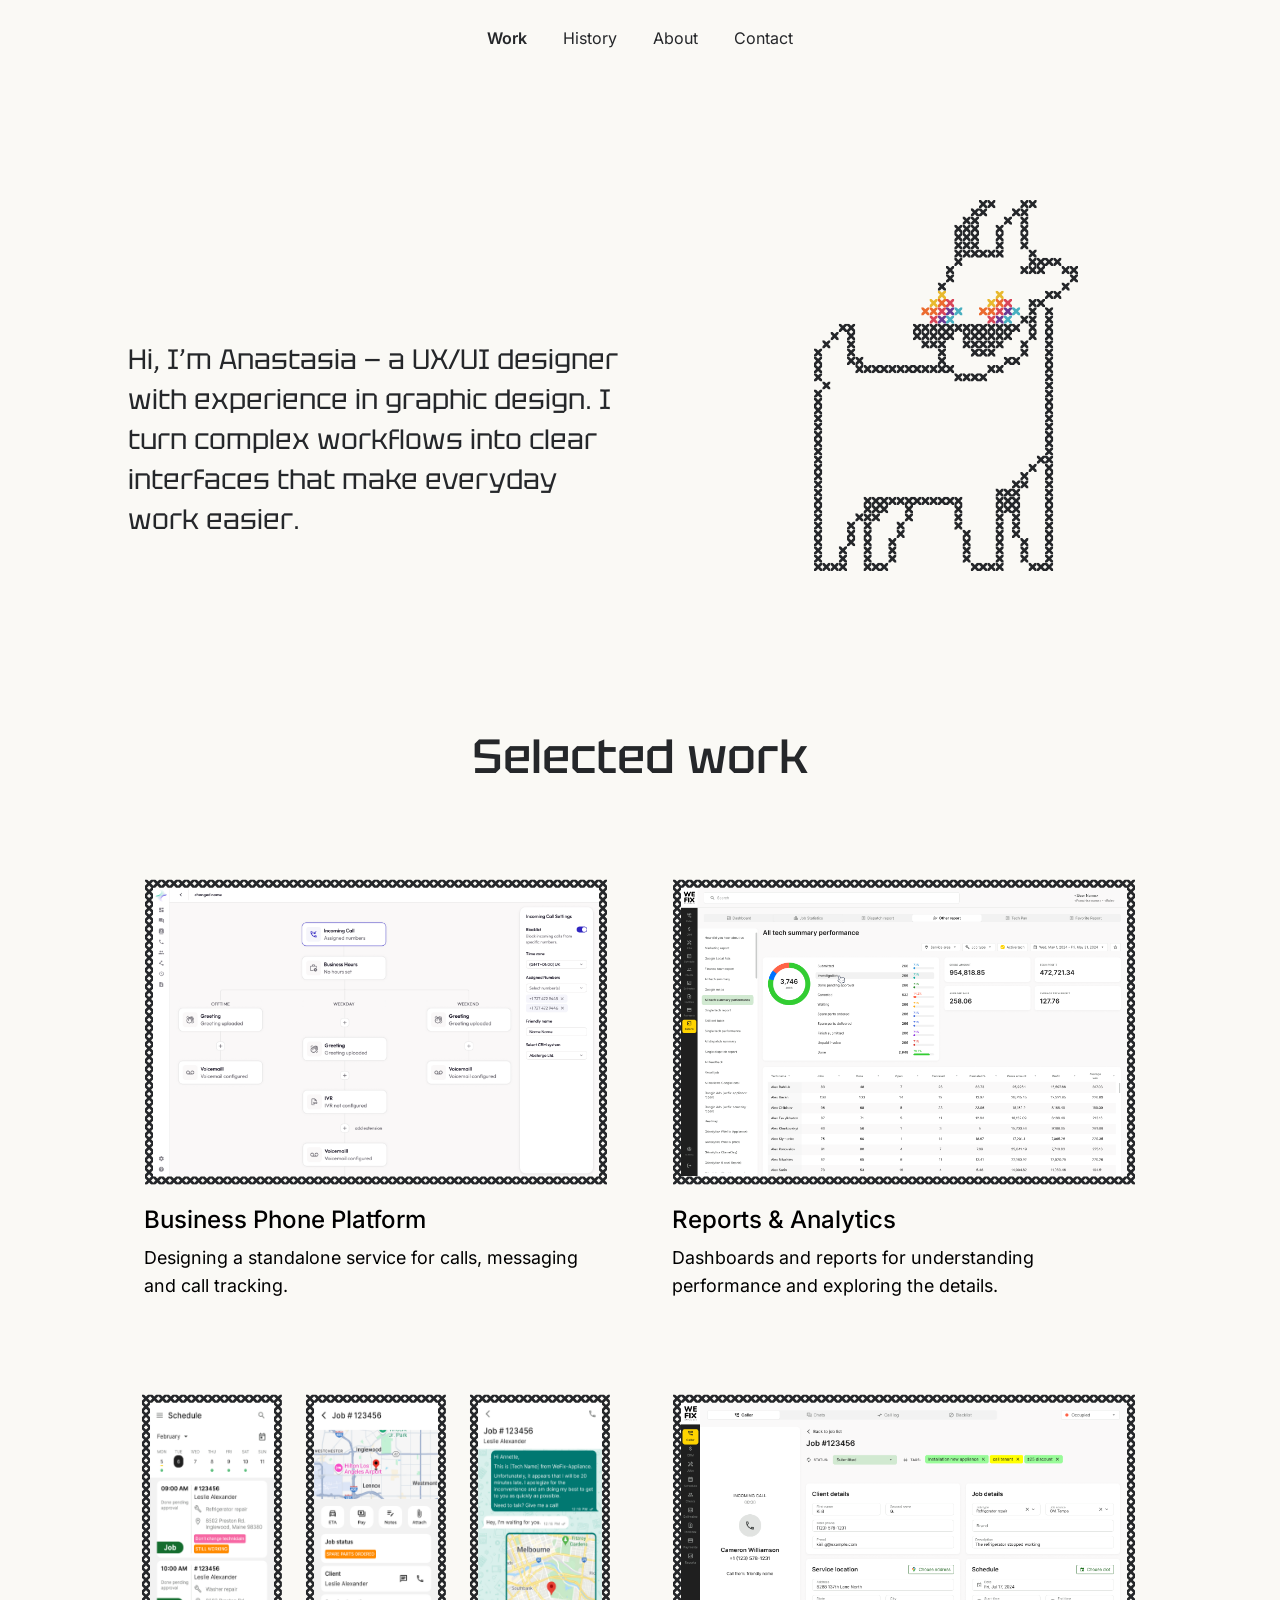
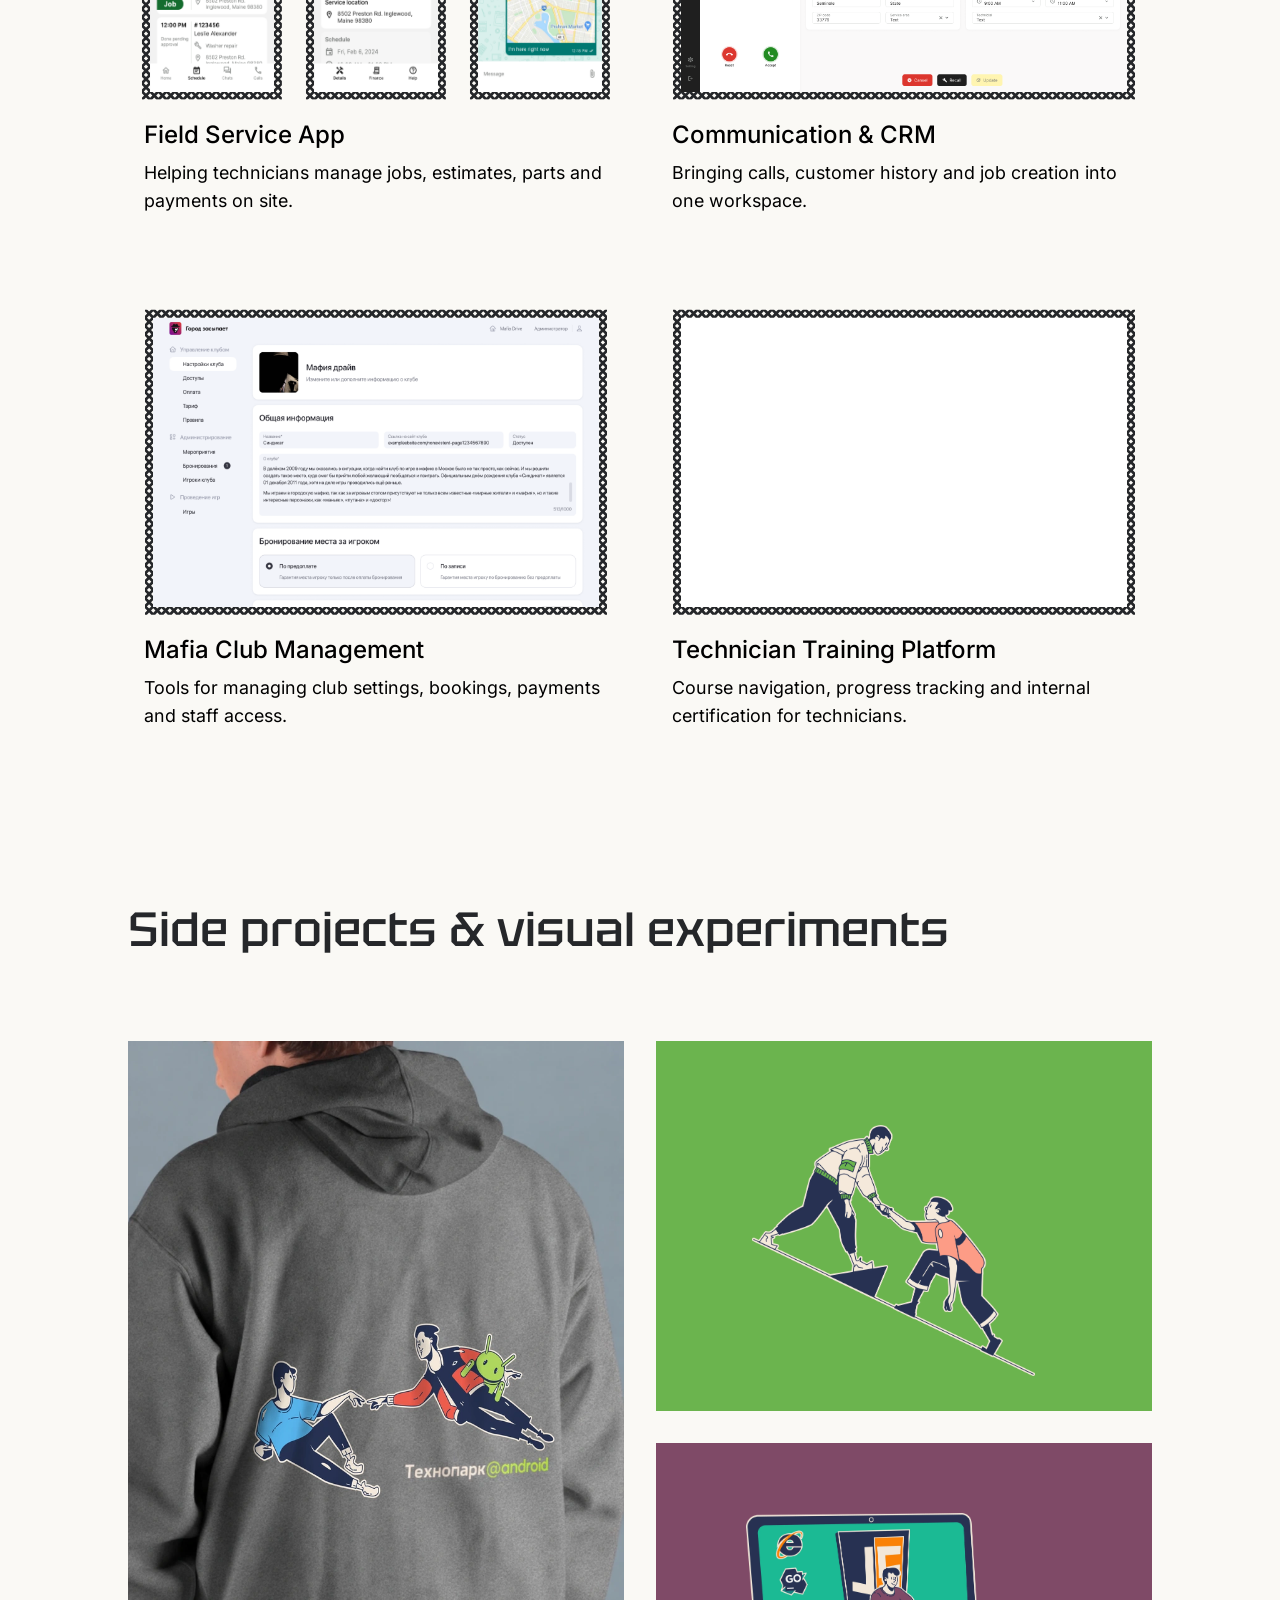
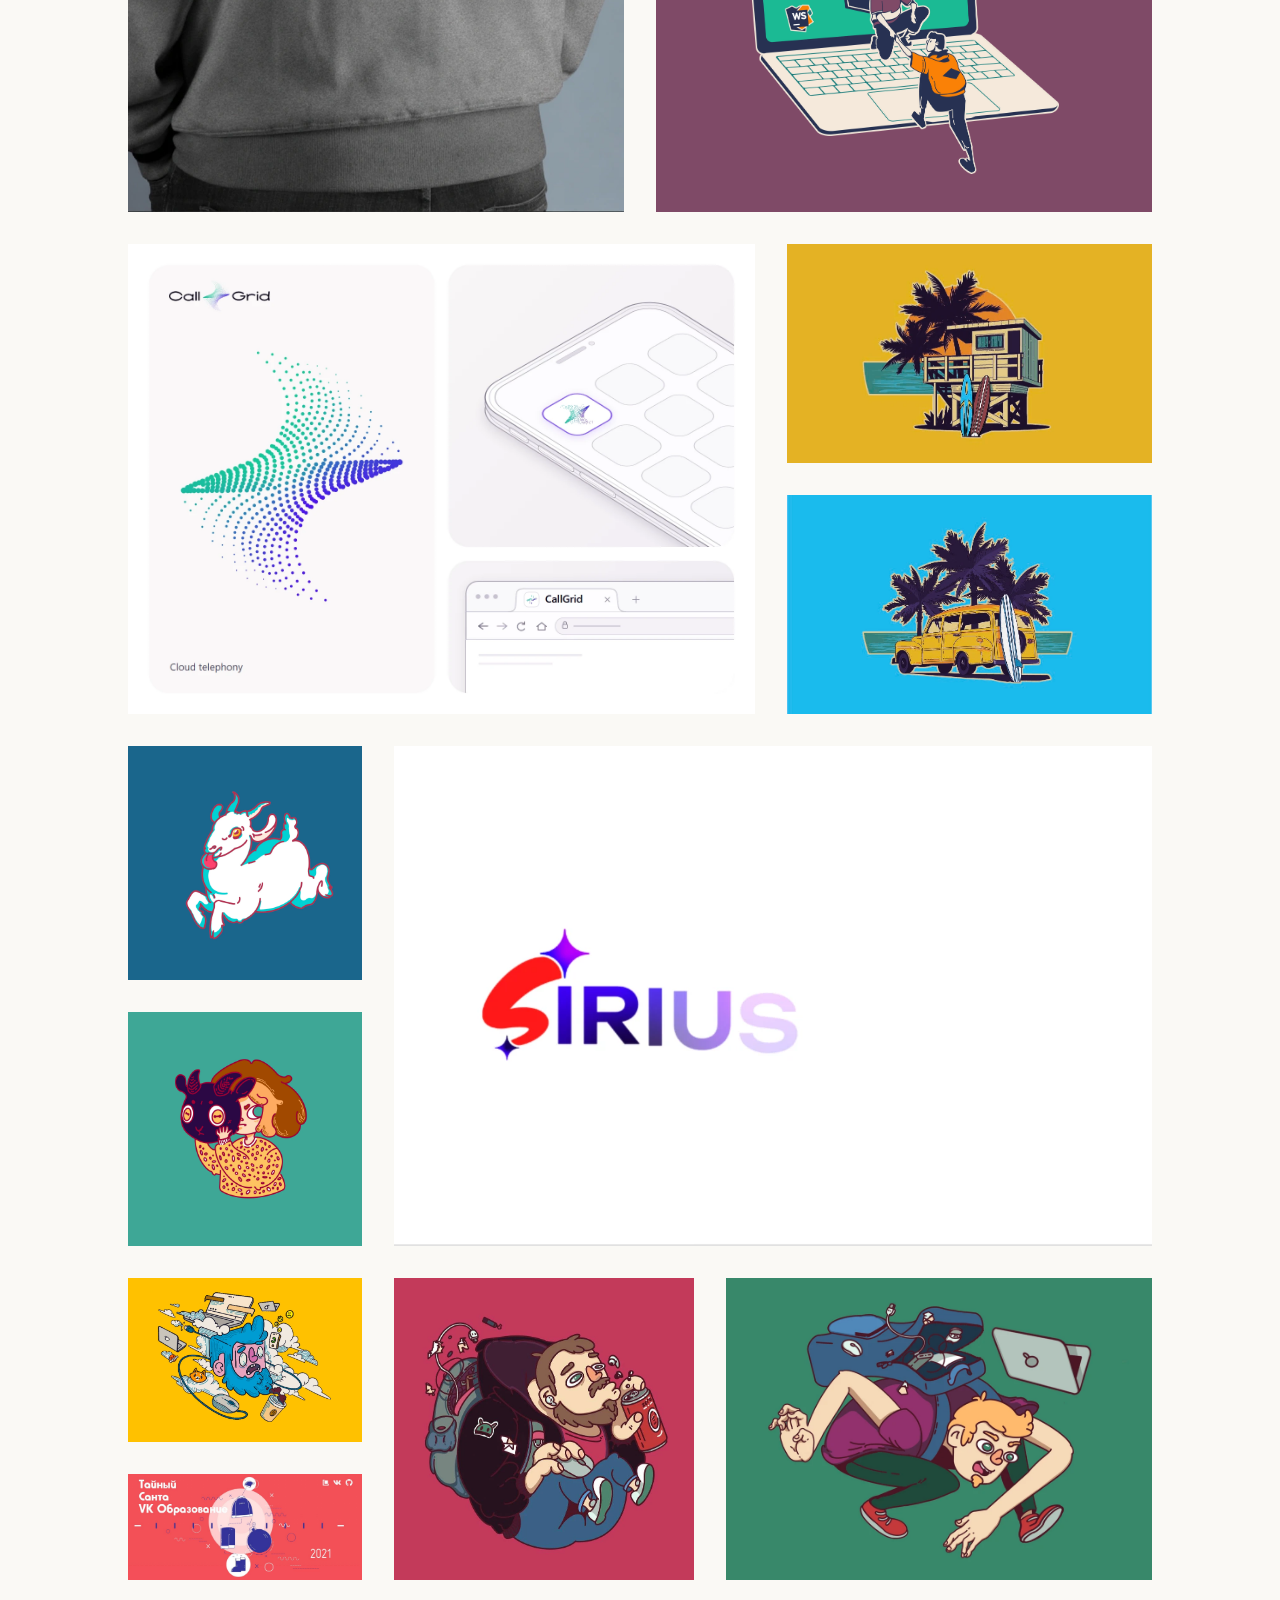
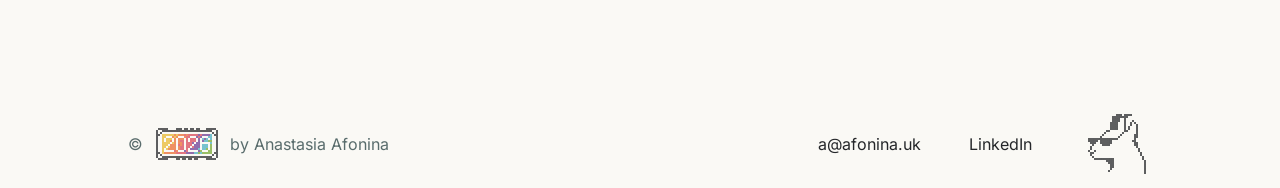
==== commit 25c59989: "Stabilize mobile navigation and progressively reveal slow images" ====
--- a/index.html
+++ b/index.html
@@ -1,5 +1,5 @@
 <!doctype html>
-<html lang="en"><head><meta charset="utf-8"><meta name="viewport" content="width=device-width,initial-scale=1"><script src="page-loading.js" async></script><script src="hover-input.js" defer></script><title>Anastasia Afonina — UX/UI Designer</title><meta name="description" content="Anastasia Afonina’s UX/UI and graphic design portfolio. Selected B2B, B2C and internal products, and visual experiments."><link rel="stylesheet" href="assets/fonts.css"><link rel="stylesheet" href="home.css"><link rel="stylesheet" href="navigation.css"><script src="site-header.js" defer></script><link rel="stylesheet" href="project-patterns.css"><link rel="stylesheet" href="cross-grid.css"><link rel="icon" type="image/svg+xml" href="data:image/svg+xml,%3Csvg xmlns='http://www.w3.org/2000/svg' viewBox='0 0 32 32'%3E%3Crect width='32' height='32' fill='%236b7d7d'/%3E%3Ctext x='7' y='24' font-family='monospace' font-size='24' fill='%23faf9f5'%3Ea%3C/text%3E%3C/svg%3E"><link rel="stylesheet" href="footer-links.css"><link rel="stylesheet" href="link-hover-motion.css"><link rel="stylesheet" href="experiments-gallery.css"><link rel="stylesheet" href="case-lightbox.css"><link rel="stylesheet" href="hero-goat.css"><link rel="modulepreload" href="hero-goat-frames-v17.js"><script type="module" src="hero-goat.js"></script><script type="module" src="goat-cursor-drawing.js"></script><link rel="stylesheet" href="work-cards.css"><link rel="stylesheet" href="selected-work501.css"><link rel="stylesheet" href="home-layout.css"><link rel="stylesheet" href="secondary-actions.css"><link rel="stylesheet" href="home-grid517.css"><link rel="stylesheet" href="typography.css?v=880ba53a"><link rel="stylesheet" href="goat-cursor-drawing.css"><link rel="stylesheet" href="pixel-blocks.css"><script src="pixel-blocks.js?v=home-opening-2" defer></script></head>
+<html lang="en"><head><meta charset="utf-8"><meta name="viewport" content="width=device-width,initial-scale=1"><script src="page-loading.js?v=progressive-media-1" async></script><script src="hover-input.js" defer></script><title>Anastasia Afonina — UX/UI Designer</title><meta name="description" content="Anastasia Afonina’s UX/UI and graphic design portfolio. Selected B2B, B2C and internal products, and visual experiments."><link rel="stylesheet" href="assets/fonts.css"><link rel="stylesheet" href="home.css"><link rel="stylesheet" href="navigation.css?v=mobile-header-2"><script src="site-header.js" defer></script><link rel="stylesheet" href="project-patterns.css"><link rel="stylesheet" href="cross-grid.css"><link rel="icon" type="image/svg+xml" href="data:image/svg+xml,%3Csvg xmlns='http://www.w3.org/2000/svg' viewBox='0 0 32 32'%3E%3Crect width='32' height='32' fill='%236b7d7d'/%3E%3Ctext x='7' y='24' font-family='monospace' font-size='24' fill='%23faf9f5'%3Ea%3C/text%3E%3C/svg%3E"><link rel="stylesheet" href="footer-links.css"><link rel="stylesheet" href="link-hover-motion.css"><link rel="stylesheet" href="experiments-gallery.css"><link rel="stylesheet" href="case-lightbox.css"><link rel="stylesheet" href="hero-goat.css"><link rel="modulepreload" href="hero-goat-frames-v17.js"><script type="module" src="hero-goat.js"></script><script type="module" src="goat-cursor-drawing.js"></script><link rel="stylesheet" href="work-cards.css"><link rel="stylesheet" href="selected-work501.css"><link rel="stylesheet" href="home-layout.css"><link rel="stylesheet" href="secondary-actions.css"><link rel="stylesheet" href="home-grid517.css"><link rel="stylesheet" href="typography.css?v=880ba53a"><link rel="stylesheet" href="goat-cursor-drawing.css"><link rel="stylesheet" href="pixel-blocks.css?v=progressive-media-1"><script src="pixel-blocks.js?v=progressive-media-1" defer></script></head>
 <body class="home-frame501"><a class="skip" href="#main">Skip to content</a>
 <header class="site-header"><nav aria-label="Main navigation"><a data-menu="work" href="#selected-work" aria-current="page"><span class="nav-label">Work<span class="nav-decoration" aria-hidden="true"><img class="menu-bracket menu-bracket-left" src="assets/menu-refresh/work-left.svg" width="8.66775" height="21.6619" alt="" aria-hidden="true"><img class="menu-bracket menu-bracket-right" src="assets/menu-refresh/work-right.svg" width="8.68338" height="21.2635" alt="" aria-hidden="true"></span></span></a><a data-menu="history" href="history.html"><span class="nav-label">History<span class="nav-decoration" aria-hidden="true"><img class="menu-bracket menu-bracket-left" src="assets/menu-refresh/history-left.svg" width="8.66775" height="21.6619" alt="" aria-hidden="true"><img class="menu-bracket menu-bracket-right" src="assets/menu-refresh/history-right.svg" width="8.68338" height="21.2635" alt="" aria-hidden="true"></span></span></a><a data-menu="about" href="about.html"><span class="nav-label">About<span class="nav-decoration" aria-hidden="true"><img class="menu-bracket menu-bracket-left" src="assets/menu-refresh/about-left.svg" width="8.66775" height="21.6619" alt="" aria-hidden="true"><img class="menu-bracket menu-bracket-right" src="assets/menu-refresh/about-right.svg" width="8.68338" height="21.2635" alt="" aria-hidden="true"></span></span></a><a data-menu="contact" href="contact.html"><span class="nav-label">Contact<span class="nav-decoration" aria-hidden="true"><img class="menu-bracket menu-bracket-left" src="assets/menu-refresh/contact-left.svg" width="8.66775" height="21.6619" alt="" aria-hidden="true"><img class="menu-bracket menu-bracket-right" src="assets/menu-refresh/contact-right.svg" width="8.68338" height="21.2635" alt="" aria-hidden="true"></span></span></a></nav></header>
 <main id="main" class="shell">
--- a/navigation.css
+++ b/navigation.css
@@ -65,3 +65,39 @@
   .hero .hero-content{align-items:flex-start;gap:24px}
   .hero .hero-content .hero-art{align-self:center}
 }
+
+/* Reserve the mobile bar before fonts and scripts arrive on every page. */
+@media (max-width:760px), (max-width:1000px) and (max-height:600px) and (pointer:coarse) {
+  :root { --compact-header-height:max(68px, calc(1.5rem + 24px)); }
+  html:has(.site-header) { scroll-padding-top:calc(var(--compact-header-height) + 12px); }
+  html body:not(.case-page) header.site-header {
+    display:flex;
+    flex:none;
+    align-items:center;
+    justify-content:center;
+    width:100%;
+    min-height:var(--compact-header-height);
+    height:var(--compact-header-height);
+    padding:0;
+  }
+  html body:not(.case-page) header.site-header nav {
+    width:max-content;
+    max-width:100%;
+    flex-wrap:nowrap;
+    justify-content:flex-start;
+    align-items:center;
+    gap:0;
+    margin:0;
+    transform:none;
+    overflow-x:auto;
+    scrollbar-width:none;
+  }
+  .site-header nav::-webkit-scrollbar { display:none; }
+  html body:not(.case-page) header.site-header nav a[data-menu] {
+    width:auto;
+    min-width:44px;
+    min-height:44px;
+    padding:0 clamp(8px, 2vw, 14px);
+    white-space:nowrap;
+  }
+}
--- a/pixel-blocks.css
+++ b/pixel-blocks.css
@@ -1,5 +1,26 @@
 /* Each stage reveals more full squares at the same scale as the site's stitches. */
 @media (prefers-reduced-motion: no-preference) {
+  .media-pending { opacity: 0; }
+
+  /* The solid top and its dithered edge travel together. Each square in the
+     eight-column tile uses the same physical grid as the site's stitches. */
+  .pixel-down {
+    --pixel-band: calc(8 * var(--goat-stitch, 8px));
+    mask-image: linear-gradient(#000, #000), url("data:image/svg+xml,%3Csvg xmlns='http://www.w3.org/2000/svg' viewBox='0 0 8 8' shape-rendering='crispEdges'%3E%3Cpath d='M0 0h8v1H0zM0 1h3v1H0zM4 1h4v1H4zM0 2h1v1H0zM2 2h4v1H2zM7 2h1v1H7zM0 3h2v1H0zM3 3h1v1H3zM5 3h2v1H5zM1 4h1v1H1zM3 4h2v1H3zM7 4h1v1H7zM0 5h1v1H0zM4 5h1v1H4zM6 5h1v1H6zM2 6h1v1H2zM5 6h1v1H5zM7 7h1v1H7z'/%3E%3C/svg%3E");
+    mask-repeat: no-repeat, repeat-x;
+    animation: pixel-media-down 480ms steps(24, end) both;
+  }
+  @keyframes pixel-media-down {
+    from {
+      mask-size: 100% 0%, var(--pixel-band) var(--pixel-band);
+      mask-position: 0 0, 0 0;
+    }
+    to {
+      mask-size: 100% 100%, var(--pixel-band) var(--pixel-band);
+      mask-position: 0 0, 0 calc(100% + var(--pixel-band));
+    }
+  }
+
   .pixel-revealing {
     mask-size: calc(5 * var(--goat-stitch, 8px)) calc(5 * var(--goat-stitch, 8px));
     mask-repeat: repeat;
